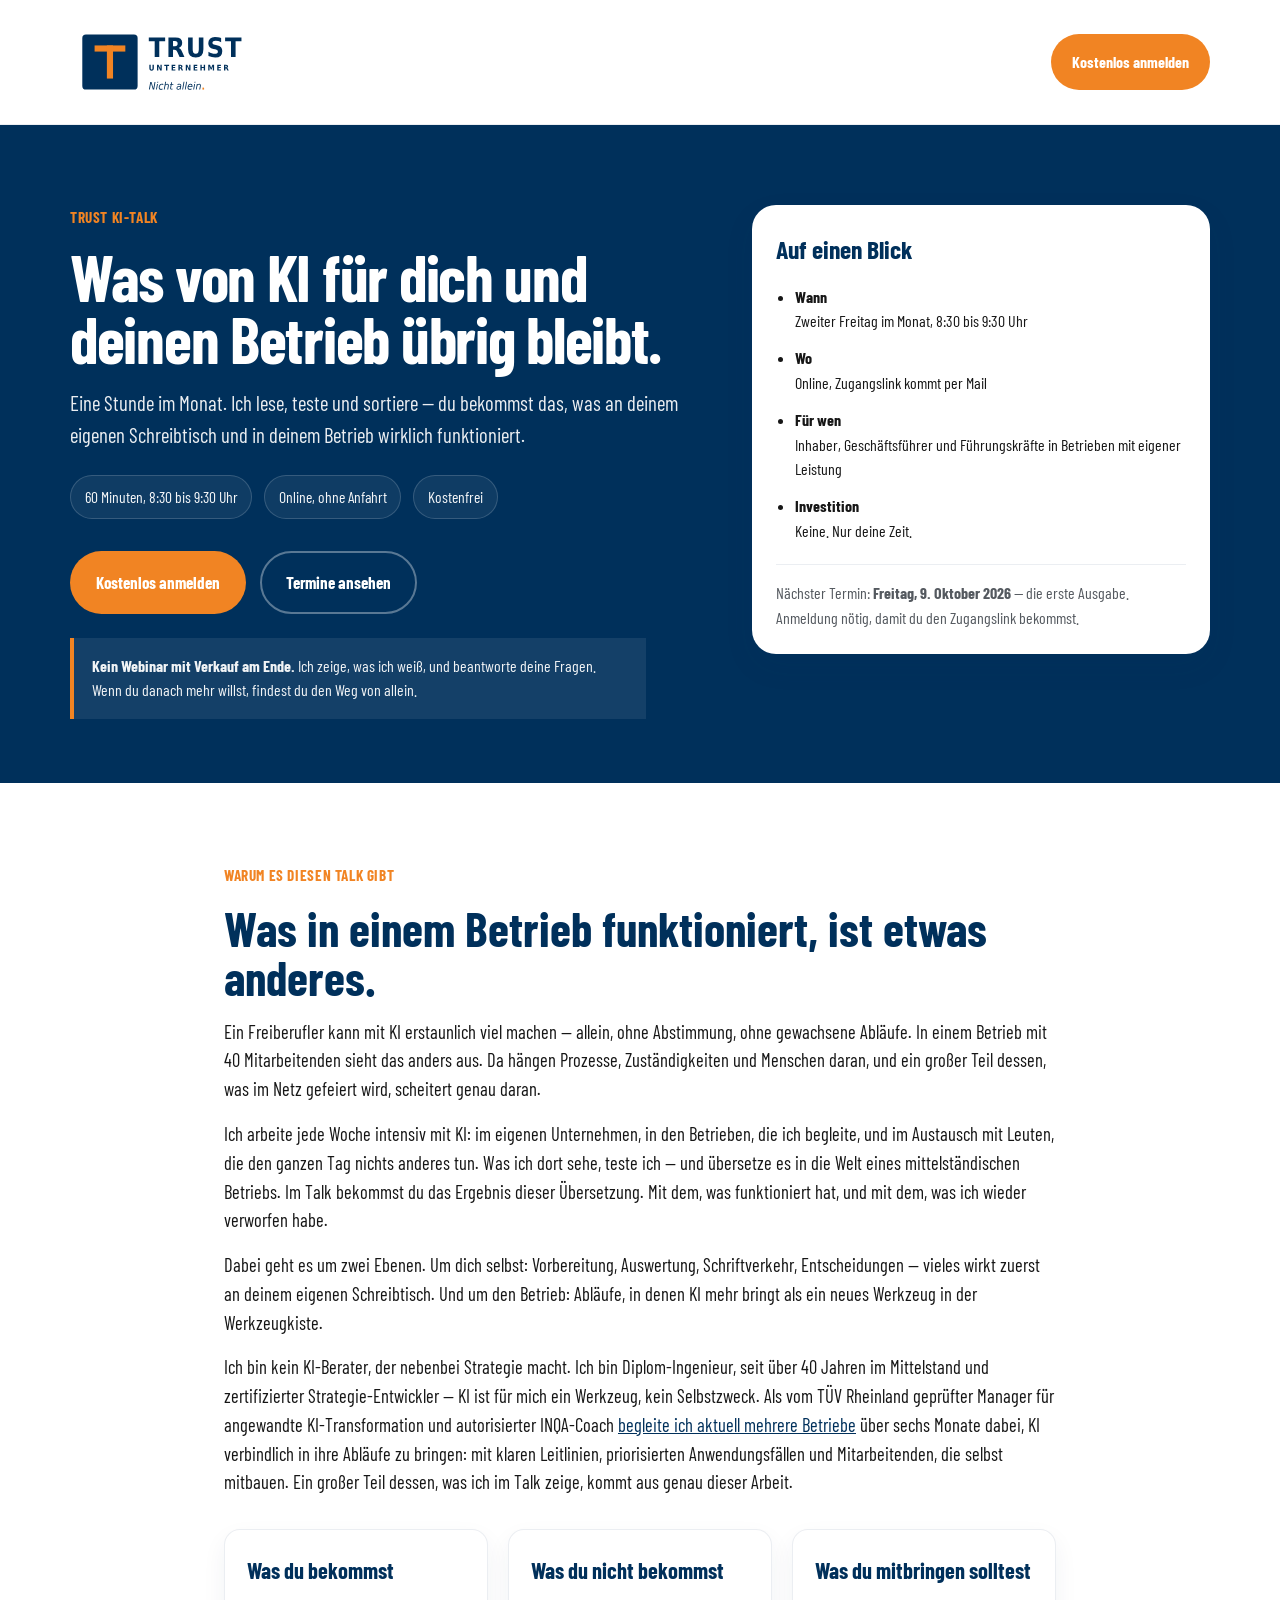
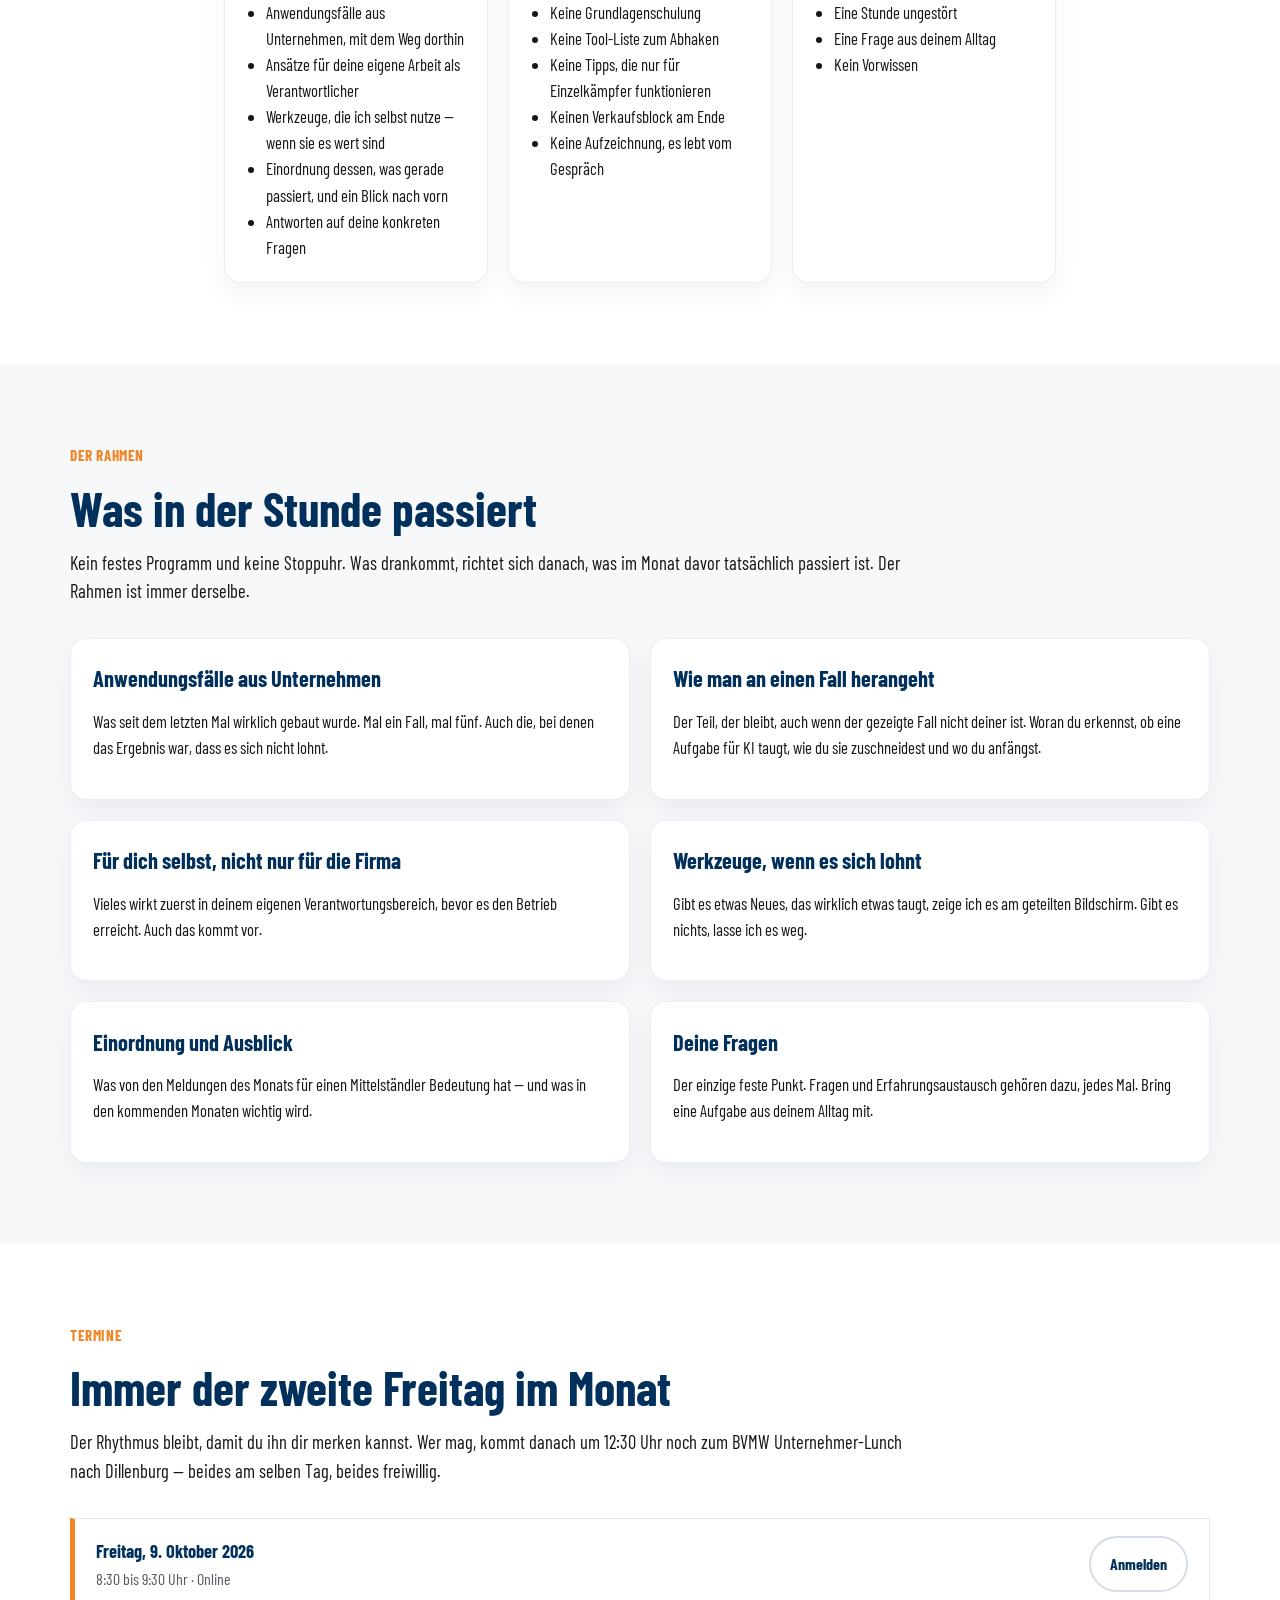
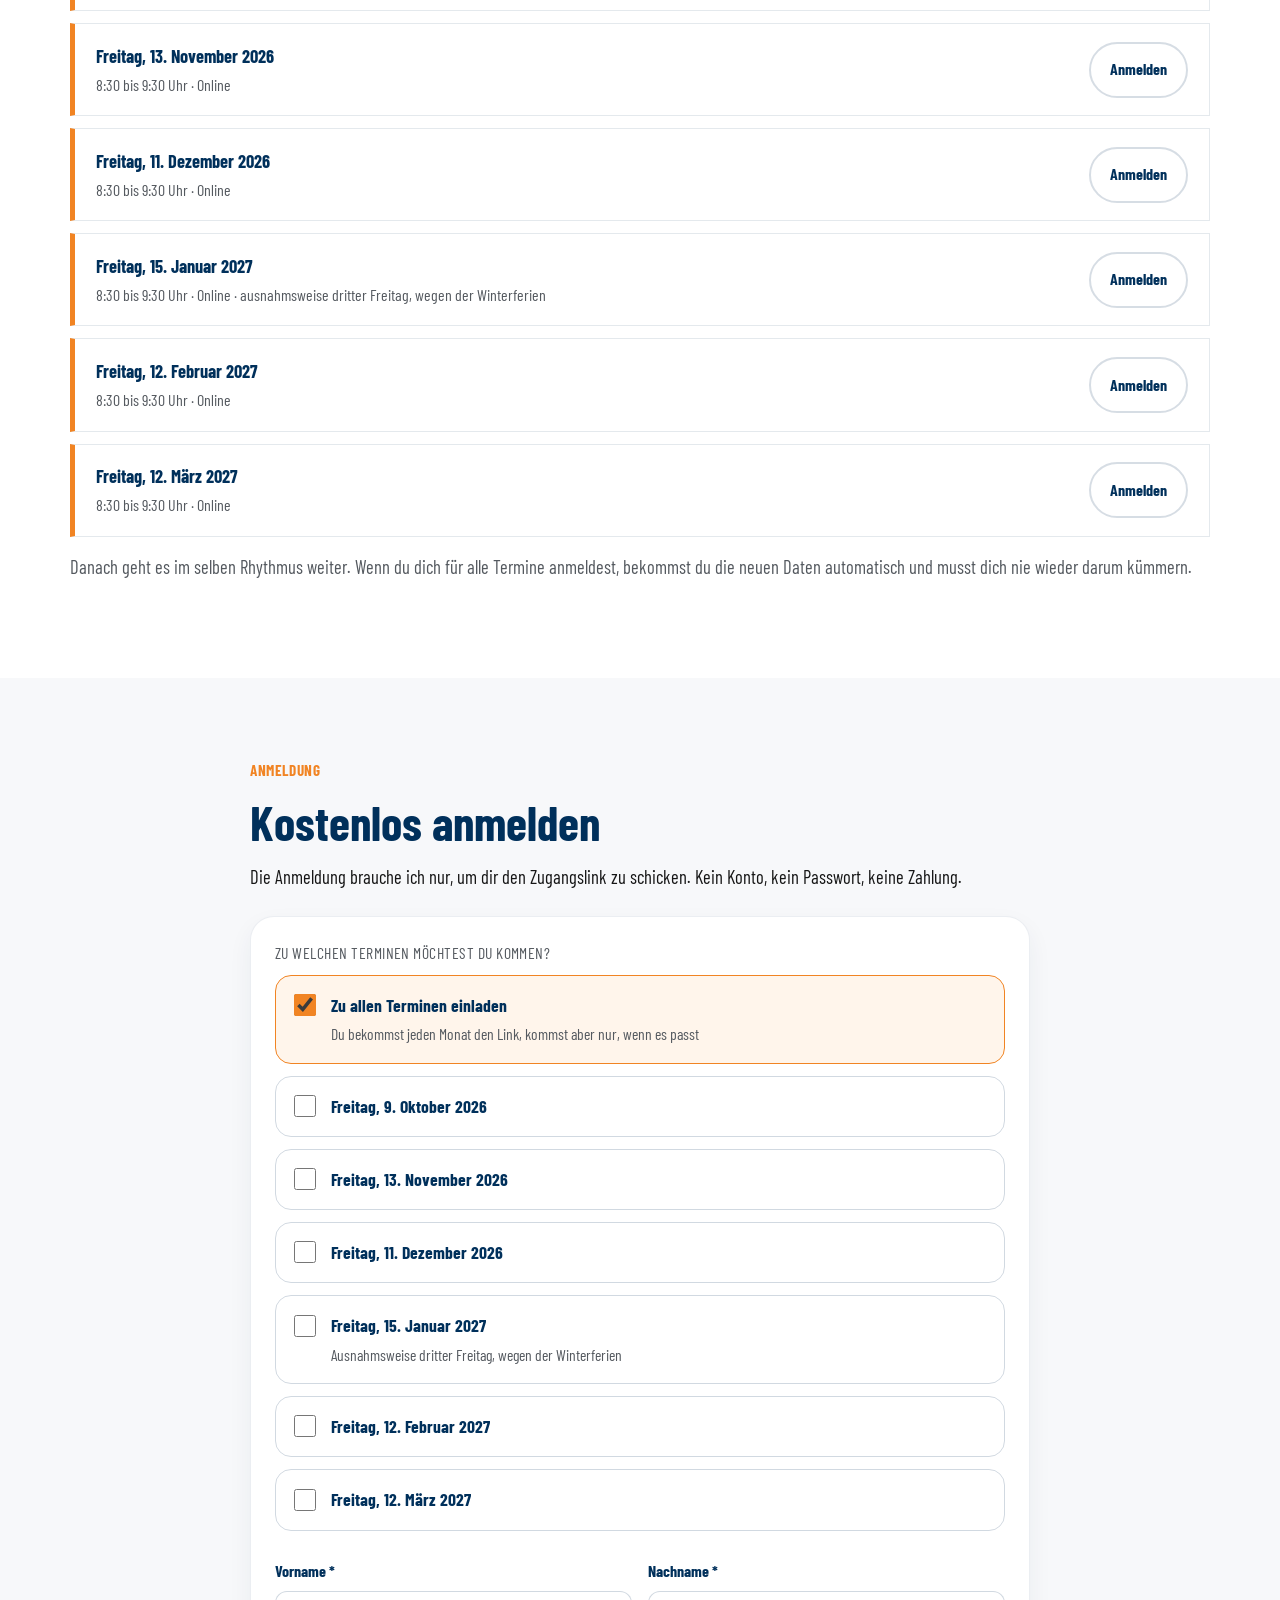
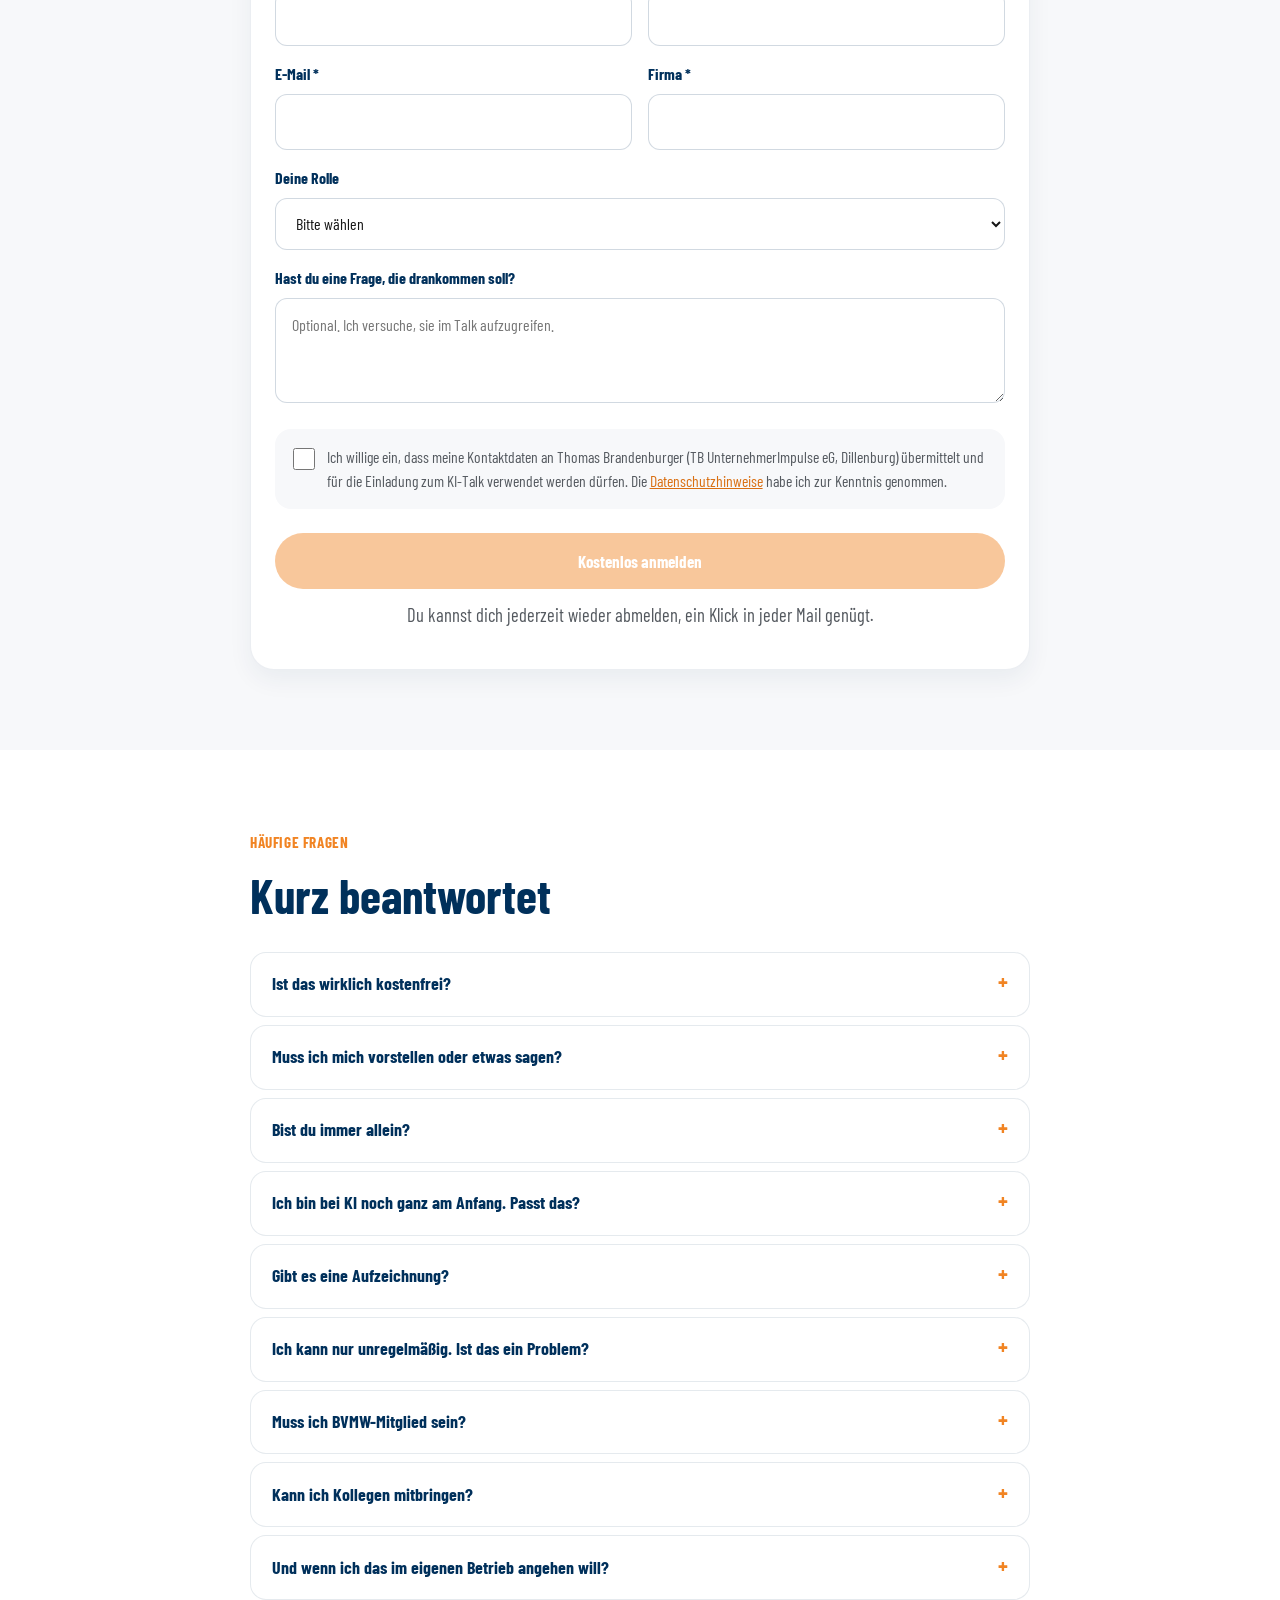
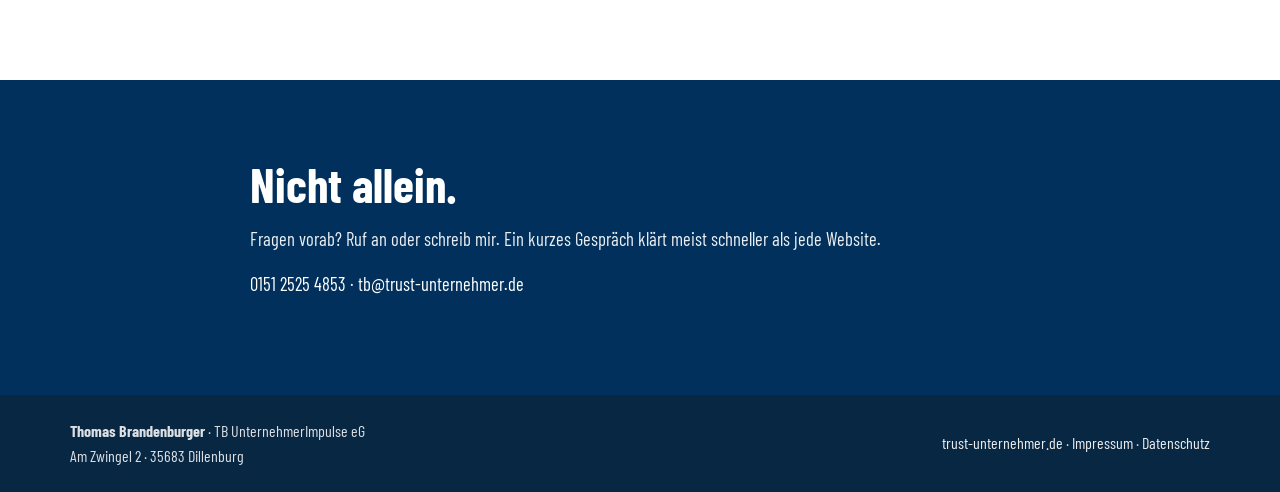
==== index.html @ 67a13fef "KI-Talk: Texte auf Filter-Positionierung umgestellt, Ablauf-Raster entstrukturiert, Schreibweise KI-" ====
<!DOCTYPE html>
<html lang="de">
<head>
<meta charset="UTF-8">
<meta name="viewport" content="width=device-width, initial-scale=1.0">
<title>TRUST KI-Talk | Was von KI für dich und deinen Betrieb übrig bleibt</title>
<meta name="description" content="Jeden zweiten Freitag im Monat, 8:30 bis 9:30 Uhr, online und kostenfrei. KI, gefiltert auf das, was im Mittelstand tatsächlich trägt — an realen Fällen gezeigt. Mit Thomas Brandenburger.">
<meta name="robots" content="index, follow">

<meta property="og:title" content="TRUST KI-Talk">
<meta property="og:description" content="Eine Stunde im Monat: KI, sortiert nach dem, was bei dir am Schreibtisch und im Betrieb funktioniert. Kostenfrei.">
<meta property="og:type" content="website">
<meta property="og:locale" content="de_DE">

<link rel="stylesheet" href="./css/style.css">
<link rel="icon" href="./bilder/TRUST-Signet-512px.png">

<script>
  /* ============================================================
     KONFIGURATION
     Neue Termine: einfach unten im Abschnitt "Termine" ergänzen
     und im Formular als weitere Auswahl eintragen.
     ============================================================ */
  window.TALK_CONFIG = {
    workerUrl: 'https://sprint-mail.thb-ad8.workers.dev'
  };
</script>
</head>
<body>

<a class="skip-link" href="#anmeldung">Direkt zur Anmeldung</a>

<header class="site-header">
  <div class="container header-inner">
    <a class="brand-logo" href="https://trust-unternehmer.de">
      <img src="./bilder/TRUST-Hauptlogo-horizontal.svg" alt="TRUST Unternehmer. Nicht allein.">
    </a>
    <a href="#anmeldung" class="btn btn-primary">Kostenlos anmelden</a>
  </div>
</header>

<main id="inhalt">

<section class="hero">
  <div class="container hero-grid">
    <div>
      <span class="eyebrow">TRUST KI-Talk</span>
      <h1>Was von KI für dich und deinen Betrieb übrig bleibt.</h1>
      <p class="hero-text">
        Eine Stunde im Monat. Ich lese, teste und sortiere — du bekommst das, was an deinem
        eigenen Schreibtisch und in deinem Betrieb wirklich funktioniert.
      </p>
      <ul class="hero-highlights">
        <li>60 Minuten, 8:30 bis 9:30 Uhr</li>
        <li>Online, ohne Anfahrt</li>
        <li>Kostenfrei</li>
      </ul>
      <div class="hero-actions">
        <a href="#anmeldung" class="btn btn-primary btn-large">Kostenlos anmelden</a>
        <a href="#termine" class="btn btn-secondary btn-large">Termine ansehen</a>
      </div>
      <div class="hero-note">
        <strong>Kein Webinar mit Verkauf am Ende.</strong>
        Ich zeige, was ich weiß, und beantworte deine Fragen. Wenn du danach mehr willst, findest
        du den Weg von allein.
      </div>
    </div>

    <aside class="hero-card">
      <h2>Auf einen Blick</h2>
      <ul>
        <li><strong>Wann</strong><br>Zweiter Freitag im Monat, 8:30 bis 9:30 Uhr</li>
        <li><strong>Wo</strong><br>Online, Zugangslink kommt per Mail</li>
        <li><strong>Für wen</strong><br>Inhaber, Geschäftsführer und Führungskräfte in Betrieben mit eigener Leistung</li>
        <li><strong>Investition</strong><br>Keine. Nur deine Zeit.</li>
      </ul>
      <div class="hero-card-meta">
        Nächster Termin: <strong>Freitag, 9. Oktober 2026</strong> — die erste Ausgabe.<br>
        Anmeldung nötig, damit du den Zugangslink bekommst.
      </div>
    </aside>
  </div>
</section>

<section class="section">
  <div class="container section-intro">
    <span class="section-tag">Warum es diesen Talk gibt</span>
    <h2>Was in einem Betrieb funktioniert, ist etwas anderes.</h2>
    <p>
      Ein Freiberufler kann mit KI erstaunlich viel machen — allein, ohne Abstimmung, ohne
      gewachsene Abläufe. In einem Betrieb mit 40 Mitarbeitenden sieht das anders aus. Da hängen
      Prozesse, Zuständigkeiten und Menschen daran, und ein großer Teil dessen, was im Netz
      gefeiert wird, scheitert genau daran.
    </p>
    <p>
      Ich arbeite jede Woche intensiv mit KI: im eigenen Unternehmen, in den Betrieben, die ich
      begleite, und im Austausch mit Leuten, die den ganzen Tag nichts anderes tun. Was ich dort
      sehe, teste ich — und übersetze es in die Welt eines mittelständischen Betriebs. Im Talk
      bekommst du das Ergebnis dieser Übersetzung. Mit dem, was funktioniert hat, und mit dem, was
      ich wieder verworfen habe.
    </p>
    <p>
      Dabei geht es um zwei Ebenen. Um dich selbst: Vorbereitung, Auswertung, Schriftverkehr,
      Entscheidungen — vieles wirkt zuerst an deinem eigenen Schreibtisch. Und um den Betrieb:
      Abläufe, in denen KI mehr bringt als ein neues Werkzeug in der Werkzeugkiste.
    </p>
    <p>
      Ich bin kein KI-Berater, der nebenbei Strategie macht. Ich bin Diplom-Ingenieur, seit über
      40 Jahren im Mittelstand und zertifizierter Strategie-Entwickler — KI ist für mich ein
      Werkzeug, kein Selbstzweck. Als vom TÜV Rheinland geprüfter Manager für angewandte
      KI-Transformation und autorisierter INQA-Coach
      <a href="https://inqa.trust-unternehmer.de" style="text-decoration: underline;">begleite ich aktuell mehrere Betriebe</a>
      über sechs Monate dabei, KI verbindlich in ihre Abläufe zu bringen: mit klaren Leitlinien,
      priorisierten Anwendungsfällen und Mitarbeitenden, die selbst mitbauen. Ein großer Teil
      dessen, was ich im Talk zeige, kommt aus genau dieser Arbeit.
    </p>

    <div class="card-grid three" style="margin-top:2rem">
      <div class="info-card">
        <h3>Was du bekommst</h3>
        <ul>
          <li>Anwendungsfälle aus Unternehmen, mit dem Weg dorthin</li>
          <li>Ansätze für deine eigene Arbeit als Verantwortlicher</li>
          <li>Werkzeuge, die ich selbst nutze — wenn sie es wert sind</li>
          <li>Einordnung dessen, was gerade passiert, und ein Blick nach vorn</li>
          <li>Antworten auf deine konkreten Fragen</li>
        </ul>
      </div>
      <div class="info-card">
        <h3>Was du nicht bekommst</h3>
        <ul>
          <li>Keine Grundlagenschulung</li>
          <li>Keine Tool-Liste zum Abhaken</li>
          <li>Keine Tipps, die nur für Einzelkämpfer funktionieren</li>
          <li>Keinen Verkaufsblock am Ende</li>
          <li>Keine Aufzeichnung, es lebt vom Gespräch</li>
        </ul>
      </div>
      <div class="info-card">
        <h3>Was du mitbringen solltest</h3>
        <ul>
          <li>Eine Stunde ungestört</li>
          <li>Eine Frage aus deinem Alltag</li>
          <li>Kein Vorwissen</li>
        </ul>
      </div>
    </div>
  </div>
</section>

<section class="section section-alt">
  <div class="container">
    <span class="section-tag">Der Rahmen</span>
    <h2>Was in der Stunde passiert</h2>
    <p class="section-intro">
      Kein festes Programm und keine Stoppuhr. Was drankommt, richtet sich danach, was im Monat
      davor tatsächlich passiert ist. Der Rahmen ist immer derselbe.
    </p>

    <div class="card-grid two" style="margin-top:2rem">
      <div class="info-card">
        <h3>Anwendungsfälle aus Unternehmen</h3>
        <p>
          Was seit dem letzten Mal wirklich gebaut wurde. Mal ein Fall, mal fünf. Auch die, bei
          denen das Ergebnis war, dass es sich nicht lohnt.
        </p>
      </div>
      <div class="info-card">
        <h3>Wie man an einen Fall herangeht</h3>
        <p>
          Der Teil, der bleibt, auch wenn der gezeigte Fall nicht deiner ist. Woran du erkennst,
          ob eine Aufgabe für KI taugt, wie du sie zuschneidest und wo du anfängst.
        </p>
      </div>
      <div class="info-card">
        <h3>Für dich selbst, nicht nur für die Firma</h3>
        <p>
          Vieles wirkt zuerst in deinem eigenen Verantwortungsbereich, bevor es den Betrieb
          erreicht. Auch das kommt vor.
        </p>
      </div>
      <div class="info-card">
        <h3>Werkzeuge, wenn es sich lohnt</h3>
        <p>
          Gibt es etwas Neues, das wirklich etwas taugt, zeige ich es am geteilten Bildschirm.
          Gibt es nichts, lasse ich es weg.
        </p>
      </div>
      <div class="info-card">
        <h3>Einordnung und Ausblick</h3>
        <p>
          Was von den Meldungen des Monats für einen Mittelständler Bedeutung hat — und was in
          den kommenden Monaten wichtig wird.
        </p>
      </div>
      <div class="info-card">
        <h3>Deine Fragen</h3>
        <p>
          Der einzige feste Punkt. Fragen und Erfahrungsaustausch gehören dazu, jedes Mal. Bring
          eine Aufgabe aus deinem Alltag mit.
        </p>
      </div>
    </div>
  </div>
</section>

<section class="section" id="termine">
  <div class="container">
    <span class="section-tag">Termine</span>
    <h2>Immer der zweite Freitag im Monat</h2>
    <p class="section-intro">
      Der Rhythmus bleibt, damit du ihn dir merken kannst. Wer mag, kommt danach um 12:30 Uhr
      noch zum BVMW Unternehmer-Lunch nach Dillenburg — beides am selben Tag, beides freiwillig.
    </p>

    <div style="margin-top:2rem">
      <div class="event">
        <div class="event-main">
          <span class="event-date">Freitag, 9. Oktober 2026</span>
          <span class="event-meta">8:30 bis 9:30 Uhr · Online</span>
        </div>
        <a href="#anmeldung" class="btn btn-outline">Anmelden</a>
      </div>
      <div class="event">
        <div class="event-main">
          <span class="event-date">Freitag, 13. November 2026</span>
          <span class="event-meta">8:30 bis 9:30 Uhr · Online</span>
        </div>
        <a href="#anmeldung" class="btn btn-outline">Anmelden</a>
      </div>
      <div class="event">
        <div class="event-main">
          <span class="event-date">Freitag, 11. Dezember 2026</span>
          <span class="event-meta">8:30 bis 9:30 Uhr · Online</span>
        </div>
        <a href="#anmeldung" class="btn btn-outline">Anmelden</a>
      </div>
      <div class="event">
        <div class="event-main">
          <span class="event-date">Freitag, 15. Januar 2027</span>
          <span class="event-meta">8:30 bis 9:30 Uhr · Online · ausnahmsweise dritter Freitag, wegen der Winterferien</span>
        </div>
        <a href="#anmeldung" class="btn btn-outline">Anmelden</a>
      </div>
      <div class="event">
        <div class="event-main">
          <span class="event-date">Freitag, 12. Februar 2027</span>
          <span class="event-meta">8:30 bis 9:30 Uhr · Online</span>
        </div>
        <a href="#anmeldung" class="btn btn-outline">Anmelden</a>
      </div>
      <div class="event">
        <div class="event-main">
          <span class="event-date">Freitag, 12. März 2027</span>
          <span class="event-meta">8:30 bis 9:30 Uhr · Online</span>
        </div>
        <a href="#anmeldung" class="btn btn-outline">Anmelden</a>
      </div>
    </div>

    <p class="small-note" style="margin-top:1rem">
      Danach geht es im selben Rhythmus weiter. Wenn du dich für alle Termine anmeldest,
      bekommst du die neuen Daten automatisch und musst dich nie wieder darum kümmern.
    </p>
  </div>
</section>

<section class="section section-alt" id="anmeldung">
  <div class="container narrow">
    <span class="section-tag">Anmeldung</span>
    <h2>Kostenlos anmelden</h2>
    <p>
      Die Anmeldung brauche ich nur, um dir den Zugangslink zu schicken. Kein Konto, kein Passwort,
      keine Zahlung.
    </p>

    <div class="reservation-form">
      <form id="talk-form" novalidate>

        <fieldset style="border:0;padding:0;margin:0 0 0.5rem">
          <legend class="price-label" style="padding:0">Zu welchen Terminen möchtest du kommen?</legend>
          <div class="pricing">
            <label class="price-option">
              <input type="checkbox" name="termin" value="Alle Termine" checked>
              <span class="price-option-body">
                <span class="price-option-title">Zu allen Terminen einladen</span>
                <span class="price-option-note">Du bekommst jeden Monat den Link, kommst aber nur, wenn es passt</span>
              </span>
            </label>
            <label class="price-option">
              <input type="checkbox" name="termin" value="09.10.2026">
              <span class="price-option-body">
                <span class="price-option-title">Freitag, 9. Oktober 2026</span>
              </span>
            </label>
            <label class="price-option">
              <input type="checkbox" name="termin" value="13.11.2026">
              <span class="price-option-body">
                <span class="price-option-title">Freitag, 13. November 2026</span>
              </span>
            </label>
            <label class="price-option">
              <input type="checkbox" name="termin" value="11.12.2026">
              <span class="price-option-body">
                <span class="price-option-title">Freitag, 11. Dezember 2026</span>
              </span>
            </label>
            <label class="price-option">
              <input type="checkbox" name="termin" value="15.01.2027">
              <span class="price-option-body">
                <span class="price-option-title">Freitag, 15. Januar 2027</span>
                <span class="price-option-note">Ausnahmsweise dritter Freitag, wegen der Winterferien</span>
              </span>
            </label>
            <label class="price-option">
              <input type="checkbox" name="termin" value="12.02.2027">
              <span class="price-option-body">
                <span class="price-option-title">Freitag, 12. Februar 2027</span>
              </span>
            </label>
            <label class="price-option">
              <input type="checkbox" name="termin" value="12.03.2027">
              <span class="price-option-body">
                <span class="price-option-title">Freitag, 12. März 2027</span>
              </span>
            </label>
          </div>
        </fieldset>

        <div class="form-grid">
          <div class="form-field">
            <label for="vorname">Vorname *</label>
            <input type="text" id="vorname" name="vorname" autocomplete="given-name" required>
          </div>
          <div class="form-field">
            <label for="nachname">Nachname *</label>
            <input type="text" id="nachname" name="nachname" autocomplete="family-name" required>
          </div>
        </div>

        <div class="form-grid">
          <div class="form-field">
            <label for="email">E-Mail *</label>
            <input type="email" id="email" name="email" autocomplete="email" required>
          </div>
          <div class="form-field">
            <label for="firma">Firma *</label>
            <input type="text" id="firma" name="firma" autocomplete="organization" required>
          </div>
        </div>

        <div class="form-field">
          <label for="rolle">Deine Rolle</label>
          <select id="rolle" name="rolle">
            <option value="">Bitte wählen</option>
            <option>Inhaber</option>
            <option>Geschäftsführer</option>
            <option>Angestellte Geschäftsführung</option>
            <option>Führungskraft</option>
            <option>Sonstige</option>
          </select>
        </div>

        <div class="form-field">
          <label for="thema">Hast du eine Frage, die drankommen soll?</label>
          <textarea id="thema" name="thema" rows="3" placeholder="Optional. Ich versuche, sie im Talk aufzugreifen."></textarea>
        </div>

        <div class="consent">
          <input type="checkbox" id="consent" name="consent">
          <label for="consent">
            Ich willige ein, dass meine Kontaktdaten an Thomas Brandenburger
            (TB UnternehmerImpulse eG, Dillenburg) übermittelt und für die Einladung zum KI-Talk
            verwendet werden dürfen. Die
            <a href="https://trust-unternehmer.de/datenschutz" target="_blank" rel="noopener">Datenschutzhinweise</a>
            habe ich zur Kenntnis genommen.
          </label>
        </div>

        <button type="submit" id="submit" class="btn btn-primary btn-large btn-block" disabled>
          Kostenlos anmelden
        </button>

        <p class="small-note" style="margin-top:0.75rem;text-align:center">
          Du kannst dich jederzeit wieder abmelden, ein Klick in jeder Mail genügt.
        </p>

        <div class="formstatus" id="status" role="status" aria-live="polite"></div>
      </form>
    </div>
  </div>
</section>

<section class="section">
  <div class="container narrow">
    <span class="section-tag">Häufige Fragen</span>
    <h2>Kurz beantwortet</h2>

    <div class="faq">
      <details>
        <summary>Ist das wirklich kostenfrei?</summary>
        <p>
          Ja. Der Talk ist mein Angebot, dich kennenzulernen und umgekehrt. Es gibt kostenpflichtige
          TRUST-Formate, aber der Talk gehört nicht dazu und wird es auch nicht.
        </p>
      </details>
      <details>
        <summary>Muss ich mich vorstellen oder etwas sagen?</summary>
        <p>
          Nein. Kamera aus und nur zuhören ist völlig in Ordnung. Wer eine Frage hat, stellt sie —
          per Mikrofon oder im Chat.
        </p>
      </details>
      <details>
        <summary>Bist du immer allein?</summary>
        <p>
          Meistens ja. Gelegentlich ist jemand dabei, der bei einem Thema tiefer drin ist als ich.
          Das ist die Ausnahme, nicht die Regel.
        </p>
      </details>
      <details>
        <summary>Ich bin bei KI noch ganz am Anfang. Passt das?</summary>
        <p>
          Ja. Es gibt keine Grundlagenschulung, aber ich erkläre, was ich zeige. Wer schon länger
          dabei ist, bekommt trotzdem etwas mit — die Frage ist nie das Werkzeug, sondern die
          Anwendung im Betrieb.
        </p>
      </details>
      <details>
        <summary>Gibt es eine Aufzeichnung?</summary>
        <p>
          Nein, bewusst nicht. Im Talk werden reale Fälle aus Unternehmen besprochen, und der
          Austausch lebt davon, dass keine Kamera mitläuft. Wer dabei sein will, ist live dabei.
        </p>
      </details>
      <details>
        <summary>Ich kann nur unregelmäßig. Ist das ein Problem?</summary>
        <p>
          Überhaupt nicht. Jeder Termin steht für sich. Melde dich für alle an, dann bekommst du die
          Einladung und entscheidest jeden Monat neu.
        </p>
      </details>
      <details>
        <summary>Muss ich BVMW-Mitglied sein?</summary>
        <p>
          Nein, der Talk ist offen für alle. Der BVMW ist eine eigene Sache, über die wir gern
          sprechen, wenn dich das interessiert.
        </p>
      </details>
      <details>
        <summary>Kann ich Kollegen mitbringen?</summary>
        <p>
          Gern, auch deine Führungskräfte. Schick ihnen einfach den Link zu dieser Seite, dann
          melden sie sich selbst an und bekommen die Einladung direkt.
        </p>
      </details>
      <details>
        <summary>Und wenn ich das im eigenen Betrieb angehen will?</summary>
        <p>
          Dafür gibt es ein eigenes Format: ein gefördertes Sechs-Monats-Projekt, in dem KI mit
          deinen Mitarbeitenden verbindlich in die Abläufe kommt. Das ist aber nicht das Thema des
          Talks — <a href="https://inqa.trust-unternehmer.de" style="text-decoration: underline;">hier steht alles dazu</a>. Im Talk
          selbst kommt kein Verkaufsblock.
        </p>
      </details>
    </div>
  </div>
</section>

<section class="section cta-section">
  <div class="container narrow cta-box left">
    <h2>Nicht allein.</h2>
    <p>
      Fragen vorab? Ruf an oder schreib mir. Ein kurzes Gespräch klärt meist schneller als jede Website.
    </p>
    <p>
      <a href="tel:+4915125254853" style="color:#fff">0151 2525 4853</a> ·
      <a href="mailto:tb@trust-unternehmer.de" style="color:#fff">tb@trust-unternehmer.de</a>
    </p>
  </div>
</section>

</main>

<footer class="site-footer">
  <div class="container footer-inner">
    <div>
      <strong>Thomas Brandenburger</strong> · TB UnternehmerImpulse eG<br>
      Am Zwingel 2 · 35683 Dillenburg
    </div>
    <div>
      <a href="https://trust-unternehmer.de">trust-unternehmer.de</a> ·
      <a href="https://trust-unternehmer.de/impressum">Impressum</a> ·
      <a href="https://trust-unternehmer.de/datenschutz">Datenschutz</a>
    </div>
  </div>
</footer>

<script>
(function () {
  var form    = document.getElementById('talk-form');
  var consent = document.getElementById('consent');
  var submit  = document.getElementById('submit');
  var status  = document.getElementById('status');
  var cfg     = window.TALK_CONFIG || {};

  var alleBox = form.querySelector('input[value="Alle Termine"]');
  var einzeln = Array.prototype.slice.call(
    form.querySelectorAll('input[name="termin"]')
  ).filter(function (b) { return b !== alleBox; });

  function escapeHtml(t) {
    return String(t == null ? '' : t).replace(/[&<>"']/g, function (c) {
      return { '&': '&amp;', '<': '&lt;', '>': '&gt;', '"': '&quot;', "'": '&#39;' }[c];
    });
  }

  function setStatus(state, text) {
    status.setAttribute('data-state', state);
    status.textContent = text;
  }

  alleBox.addEventListener('change', function () {
    if (alleBox.checked) einzeln.forEach(function (b) { b.checked = false; });
  });
  einzeln.forEach(function (b) {
    b.addEventListener('change', function () {
      if (b.checked) alleBox.checked = false;
    });
  });

  consent.addEventListener('change', function () {
    submit.disabled = !consent.checked;
  });

  function pflichtfelderOk() {
    var ok = true;
    ['vorname', 'nachname', 'email', 'firma'].forEach(function (id) {
      var feld = document.getElementById(id);
      var leer = !feld.value.trim();
      var mail = id === 'email' && feld.value && feld.value.indexOf('@') === -1;
      if (leer || mail) { feld.setAttribute('aria-invalid', 'true'); ok = false; }
      else feld.removeAttribute('aria-invalid');
    });
    return ok;
  }

  form.addEventListener('submit', function (e) {
    e.preventDefault();

    if (!consent.checked) {
      setStatus('error', 'Bitte bestätige die Einwilligung, damit ich dir den Zugangslink schicken darf.');
      return;
    }
    if (!pflichtfelderOk()) {
      setStatus('error', 'Bitte fülle die markierten Pflichtfelder aus.');
      return;
    }

    var gewaehlt = [];
    if (alleBox.checked) gewaehlt.push('Alle Termine');
    einzeln.forEach(function (b) { if (b.checked) gewaehlt.push(b.value); });

    if (gewaehlt.length === 0) {
      setStatus('error', 'Bitte wähle mindestens einen Termin aus.');
      return;
    }

    var anmeldung = {
      formularId: 'kitalk',
      formular:   'TRUST KI Talk',
      vorname:    document.getElementById('vorname').value.trim(),
      nachname:   document.getElementById('nachname').value.trim(),
      email:      document.getElementById('email').value.trim(),
      firma:      document.getElementById('firma').value.trim(),
      rolle:      document.getElementById('rolle').value,
      thema:      document.getElementById('thema').value.trim(),
      termine:    gewaehlt.join(', '),
      consentAt:  new Date().toISOString(),
      quelle:     document.referrer || 'direkt'
    };

    submit.disabled = true;
    setStatus('pending', 'Anmeldung wird gesendet …');

    fetch(cfg.workerUrl, {
      method: 'POST',
      headers: { 'Content-Type': 'application/json' },
      body: JSON.stringify(anmeldung)
    })
    .then(function (res) {
      if (!res.ok) throw new Error('HTTP ' + res.status);
      form.style.display = 'none';
      status.setAttribute('data-state', 'ok');
      status.innerHTML =
        '<strong class="formstatus-titel">Du bist angemeldet.</strong>' +
        'Eine Bestätigung ist gerade unterwegs zu ' + escapeHtml(anmeldung.email) + '. ' +
        'Den Zugangslink bekommst du ein paar Tage vor dem Termin, eine kurze Erinnerung ' +
        'am Vortag. Bis dahin: schön, dass du dabei bist.';
      status.scrollIntoView({ behavior: 'smooth', block: 'center' });
    })
    .catch(function () {
      submit.disabled = false;
      setStatus('error',
        'Das Absenden hat nicht geklappt. Bitte schreib mir kurz an tb@trust-unternehmer.de ' +
        'oder ruf an unter 0151 2525 4853, dann trage ich dich direkt ein.');
    });
  });
})();
</script>

</body>
</html>
---- css/style.css ----
/* ============================================================
   TRUST PAGE-KIT · v1.0 · Juli 2026
   Gemeinsame Basis fuer alle TRUST-Seiten und -Tools.
   Aufbauend auf der bestehenden style.css, abwaertskompatibel:
   alle bisherigen Klassen bleiben unveraendert erhalten.

   NEU in v1.0
   - Barlow Condensed lokal eingebunden (kein Google-CDN, DSGVO)
   - Event-Kachel (.event)
   - Preis-Block (.pricing, .price-option)
   - Consent-Baustein (.consent)
   - Statusmeldungen (.formstatus)
   - Badges, FAQ, Fokus-Ringe, reduzierte Bewegung
   ============================================================ */

/* ---------- Schriften ------------------------------------------------
   Dateien liegen in /fonts/. Bezugsquelle und Anleitung: fonts/README.md
   Nur die drei tatsaechlich genutzten Schnitte laden (Ladezeit).
--------------------------------------------------------------------- */
@font-face {
  font-family: "Barlow Condensed";
  src: url("../fonts/barlow-condensed-v13-latin-regular.woff2") format("woff2");
  font-weight: 400;
  font-style: normal;
  font-display: swap;
}
@font-face {
  font-family: "Barlow Condensed";
  src: url("../fonts/barlow-condensed-v13-latin-500.woff2") format("woff2");
  font-weight: 500;
  font-style: normal;
  font-display: swap;
}
@font-face {
  font-family: "Barlow Condensed";
  src: url("../fonts/barlow-condensed-v13-latin-700.woff2") format("woff2");
  font-weight: 700;
  font-style: normal;
  font-display: swap;
}

:root {
  --color-navy: #00305b;
  --color-navy-dark: #082742;
  --color-orange: #f18423;
  --color-orange-dark: #d96f12;
  --color-gray: #54595f;
  --color-graylight: #9aa0a6;
  --color-text: #161616;
  --color-white: #ffffff;
  --color-bg: #f7f8fa;
  --color-bg-warm: #fff5eb;
  --color-border: #d9dee5;

  --font-main: "Barlow Condensed", "Arial Narrow", Arial, sans-serif;

  --container-width: 1140px;
  --container-narrow: 780px;

  --radius-sm: 8px;
  --radius-md: 16px;
  --radius-lg: 24px;

  --shadow-soft: 0 12px 30px rgba(0, 48, 91, 0.08);
  --shadow-card: 0 10px 24px rgba(0, 48, 91, 0.06);

  --space-xs: 0.5rem;
  --space-sm: 0.875rem;
  --space-md: 1.25rem;
  --space-lg: 2rem;
  --space-xl: 3rem;
  --space-2xl: 5rem;
}

*,
*::before,
*::after {
  box-sizing: border-box;
}

html {
  scroll-behavior: smooth;
  scroll-padding-top: 90px;
}

body {
  margin: 0;
  font-family: var(--font-main);
  color: var(--color-text);
  background: var(--color-white);
  line-height: 1.55;
  -webkit-font-smoothing: antialiased;
}

img {
  max-width: 100%;
  display: block;
}

a {
  color: var(--color-navy);
  text-decoration: none;
}

a:hover {
  text-decoration: underline;
}

.container {
  width: min(100% - 2rem, var(--container-width));
  margin: 0 auto;
}

.narrow {
  width: min(100%, var(--container-narrow));
  margin: 0 auto;
}

/* Nur fuer Screenreader sichtbar */
.sr-only {
  position: absolute;
  width: 1px;
  height: 1px;
  padding: 0;
  margin: -1px;
  overflow: hidden;
  clip: rect(0, 0, 0, 0);
  white-space: nowrap;
  border: 0;
}

/* Sprungmarke fuer Tastaturnutzer */
.skip-link {
  position: absolute;
  left: -9999px;
  top: 0;
  z-index: 100;
  padding: 0.75rem 1.25rem;
  background: var(--color-navy);
  color: var(--color-white);
  border-radius: 0 0 var(--radius-sm) 0;
}

.skip-link:focus {
  left: 0;
}

:focus-visible {
  outline: 3px solid var(--color-orange);
  outline-offset: 2px;
}

/* ---------- Kopfbereich ---------- */

.site-header {
  position: sticky;
  top: 0;
  z-index: 20;
  background: rgba(255, 255, 255, 0.96);
  border-bottom: 1px solid rgba(0, 48, 91, 0.08);
  backdrop-filter: blur(8px);
}

.header-inner {
  display: flex;
  align-items: center;
  justify-content: space-between;
  gap: 1rem;
  padding: 1rem 0;
}

.brand-logo img {
  height: 92px;
  width: auto;
}

/* ---------- Hero ---------- */

.hero {
  background: var(--color-navy);
  color: var(--color-white);
  padding: 5rem 0 4rem;
}

.hero-grid {
  display: grid;
  grid-template-columns: 1.35fr 0.95fr;
  gap: 2rem;
  align-items: start;
}

.eyebrow,
.section-tag {
  display: inline-block;
  margin: 0 0 1rem;
  font-size: 0.95rem;
  font-weight: 700;
  letter-spacing: 0.04em;
  text-transform: uppercase;
  color: var(--color-orange);
}

.section-tag-light {
  color: #ffd5b1;
}

.hero h1 {
  margin: 0 0 1rem;
  font-size: clamp(2.5rem, 5vw, 4.4rem);
  line-height: 0.98;
  letter-spacing: -0.02em;
}

.hero-text {
  max-width: 42rem;
  margin: 0 0 1.5rem;
  font-size: 1.3rem;
  color: rgba(255, 255, 255, 0.92);
}

.hero-highlights {
  display: flex;
  flex-wrap: wrap;
  gap: 0.75rem;
  margin: 0 0 1.75rem;
  padding: 0;
  list-style: none;
}

.hero-highlights span,
.hero-highlights li {
  display: inline-flex;
  align-items: center;
  padding: 0.55rem 0.85rem;
  border: 1px solid rgba(255, 255, 255, 0.16);
  border-radius: 999px;
  font-size: 0.98rem;
  color: rgba(255, 255, 255, 0.96);
  background: rgba(255, 255, 255, 0.06);
}

.hero-actions {
  display: flex;
  flex-wrap: wrap;
  gap: 0.875rem;
  margin-bottom: 1.5rem;
}

.hero-note {
  max-width: 36rem;
  padding: 1rem 1.1rem;
  border-left: 4px solid var(--color-orange);
  background: rgba(255, 255, 255, 0.08);
  border-radius: 0;
  color: rgba(255, 255, 255, 0.94);
}

.hero-card {
  padding: 1.5rem;
  border-radius: var(--radius-lg);
  background: var(--color-white);
  color: var(--color-text);
  box-shadow: var(--shadow-soft);
}

.hero-card h2 {
  margin-top: 0;
  margin-bottom: 1rem;
  font-size: 1.6rem;
  color: var(--color-navy);
}

.hero-card ul {
  margin: 0 0 1.25rem;
  padding-left: 1.15rem;
}

.hero-card li + li {
  margin-top: 0.75rem;
}

.hero-card-meta {
  padding-top: 1rem;
  border-top: 1px solid rgba(0, 48, 91, 0.08);
  color: var(--color-gray);
  font-size: 1rem;
}

/* ---------- Abschnitte ---------- */

.section {
  padding: var(--space-2xl) 0;
}

.section-alt {
  background: var(--color-bg);
}

.section h2 {
  margin: 0 0 1rem;
  font-size: clamp(2rem, 4vw, 3rem);
  line-height: 1.02;
  color: var(--color-navy);
}

.section p {
  margin: 0 0 1rem;
  font-size: 1.16rem;
}

.section-intro {
  max-width: 52rem;
}

/* ---------- Karten ---------- */

.card-grid {
  display: grid;
  gap: 1.25rem;
}

.card-grid.two {
  grid-template-columns: repeat(2, minmax(0, 1fr));
}

.card-grid.three {
  grid-template-columns: repeat(3, minmax(0, 1fr));
}

.info-card {
  padding: 1.4rem;
  background: var(--color-white);
  border: 1px solid rgba(0, 48, 91, 0.08);
  border-radius: var(--radius-md);
  box-shadow: var(--shadow-card);
}

.info-card h3 {
  margin-top: 0;
  margin-bottom: 0.75rem;
  font-size: 1.4rem;
  color: var(--color-navy);
}

.info-card p,
.info-card li {
  font-size: 1.05rem;
}

.info-card ul {
  margin: 0;
  padding-left: 1.15rem;
}

.check-list {
  margin: 1.5rem 0 0;
  padding-left: 1.15rem;
}

.check-list li {
  margin-bottom: 0.7rem;
  font-size: 1.1rem;
}

/* ---------- Zeitstrahl ---------- */

.timeline {
  display: grid;
  gap: 1rem;
  margin-top: 2rem;
}

.timeline-item {
  display: grid;
  grid-template-columns: 72px 1fr;
  gap: 1rem;
  align-items: start;
  padding: 1.3rem;
  border-radius: var(--radius-md);
  background: var(--color-white);
  border: 1px solid rgba(0, 48, 91, 0.08);
  box-shadow: var(--shadow-card);
}

.timeline-number {
  width: 56px;
  height: 56px;
  display: grid;
  place-items: center;
  border-radius: 50%;
  background: var(--color-orange);
  color: var(--color-white);
  font-size: 1.35rem;
  font-weight: 700;
}

.timeline-content h3 {
  margin: 0 0 0.45rem;
  font-size: 1.4rem;
  color: var(--color-navy);
}

.timeline-content p {
  margin: 0;
}

.split-grid {
  display: grid;
  grid-template-columns: 1.1fr 0.9fr;
  gap: 2rem;
  align-items: start;
}

.feature-box,
.price-box,
.reservation-form {
  background: var(--color-white);
  border: 1px solid rgba(0, 48, 91, 0.08);
  border-radius: var(--radius-lg);
  box-shadow: var(--shadow-card);
}

.feature-box {
  padding: 1.5rem;
}

.feature-box h3 {
  margin-top: 0;
  margin-bottom: 0.8rem;
  color: var(--color-navy);
  font-size: 1.4rem;
}

.feature-box ul {
  margin: 0;
  padding-left: 1.15rem;
}

.feature-box li + li {
  margin-top: 0.65rem;
}

.price-box {
  display: grid;
  grid-template-columns: repeat(2, minmax(0, 1fr));
  gap: 1px;
  overflow: hidden;
  margin: 1.5rem 0;
  background: rgba(0, 48, 91, 0.08);
}

.price-main {
  padding: 1.5rem;
  background: var(--color-white);
}

.price-label {
  margin-bottom: 0.6rem;
  color: var(--color-gray);
  font-size: 0.98rem;
  text-transform: uppercase;
  letter-spacing: 0.03em;
}

.price-value {
  font-size: clamp(2rem, 4vw, 3rem);
  line-height: 1;
  font-weight: 700;
  color: var(--color-navy);
}

.price-value.accent {
  color: var(--color-orange);
}

.small-note {
  color: var(--color-gray);
  font-size: 1rem;
}

/* ---------- NEU: Badge ---------- */

.badge {
  display: inline-block;
  padding: 0.3rem 0.75rem;
  border-radius: 999px;
  font-size: 0.85rem;
  font-weight: 700;
  letter-spacing: 0.03em;
  text-transform: uppercase;
  background: var(--color-bg-warm);
  color: var(--color-orange-dark);
}

.badge-navy {
  background: rgba(0, 48, 91, 0.08);
  color: var(--color-navy);
}

.badge-solid {
  background: var(--color-orange);
  color: var(--color-white);
}

/* ---------- NEU: Termin-Kachel ----------
   Einheitlich fuer Format-Seiten, Terminseite und Website.
   Marke ueber .event-trust bzw. .event-bvmw kennzeichnen.
--------------------------------------------------- */

.event {
  display: flex;
  flex-wrap: wrap;
  align-items: center;
  justify-content: space-between;
  gap: 1rem;
  padding: 1.1rem 1.3rem;
  margin-bottom: 0.75rem;
  background: var(--color-white);
  border: 1px solid rgba(0, 48, 91, 0.1);
  border-left: 5px solid var(--color-orange);
  border-radius: 0;
}

.event-bvmw {
  border-left-color: #c1121f;
}

.event-past {
  opacity: 0.55;
}

.event-main {
  flex: 1 1 22rem;
}

.event-date {
  display: block;
  font-size: 1.15rem;
  font-weight: 700;
  color: var(--color-navy);
}

.event-meta {
  display: block;
  margin-top: 0.15rem;
  color: var(--color-gray);
  font-size: 1rem;
}

.event-teaser {
  margin: 0.5rem 0 0;
  font-size: 1.02rem;
}

/* ---------- NEU: Preis-Auswahl ----------
   Radiogruppe fuer Konditionen. Label umschliesst den Input,
   damit die ganze Flaeche klickbar ist.
--------------------------------------------------- */

.pricing {
  display: grid;
  gap: 0.75rem;
  margin: 0 0 1.25rem;
}

.price-option {
  display: flex;
  align-items: flex-start;
  gap: 0.9rem;
  padding: 1rem 1.15rem;
  border: 1px solid rgba(0, 48, 91, 0.18);
  border-radius: var(--radius-md);
  cursor: pointer;
  transition: border-color 0.15s ease, background-color 0.15s ease;
}

.price-option:hover {
  border-color: var(--color-orange);
  background: var(--color-bg);
}

.price-option input {
  width: 22px;
  height: 22px;
  margin: 0.15rem 0 0;
  flex: 0 0 auto;
  accent-color: var(--color-orange);
}

.price-option:has(input:checked) {
  border-color: var(--color-orange);
  background: var(--color-bg-warm);
}

.price-option-body {
  flex: 1;
}

.price-option-title {
  display: block;
  font-weight: 700;
  color: var(--color-navy);
  font-size: 1.1rem;
}

.price-option-amount {
  display: block;
  margin-top: 0.1rem;
  font-size: 1.5rem;
  font-weight: 700;
  color: var(--color-orange-dark);
}

.price-option-note {
  display: block;
  margin-top: 0.2rem;
  color: var(--color-gray);
  font-size: 0.98rem;
}

/* ---------- Formulare ---------- */

.reservation-form {
  margin-top: 1.5rem;
  padding: 1.5rem;
  color: var(--color-text);
}

.form-grid {
  display: grid;
  grid-template-columns: repeat(2, minmax(0, 1fr));
  gap: 1rem;
}

.form-field {
  margin-bottom: 1rem;
}

.form-field label {
  display: block;
  margin-bottom: 0.45rem;
  font-weight: 700;
  color: var(--color-navy);
  font-size: 1rem;
}

.form-field input,
.form-field select,
.form-field textarea {
  width: 100%;
  padding: 0.9rem 1rem;
  border: 1px solid rgba(0, 48, 91, 0.18);
  border-radius: 12px;
  font: inherit;
  color: var(--color-text);
  background: #fff;
}

.form-field input:focus,
.form-field select:focus,
.form-field textarea:focus {
  outline: none;
  border-color: var(--color-orange);
  box-shadow: 0 0 0 4px rgba(241, 132, 35, 0.12);
}

.form-field input[aria-invalid="true"],
.form-field select[aria-invalid="true"] {
  border-color: #c0392b;
}

/* ---------- NEU: Consent-Baustein ----------
   Pflichtbestandteil jedes Formulars, das Kundendaten erhebt.
   Absende-Button bleibt disabled, bis die Checkbox gesetzt ist.
--------------------------------------------------- */

.consent {
  display: flex;
  align-items: flex-start;
  gap: 0.75rem;
  margin: 1.25rem 0;
  padding: 1rem 1.1rem;
  background: var(--color-bg);
  border-radius: var(--radius-md);
}

.consent input {
  width: 22px;
  height: 22px;
  margin: 0.15rem 0 0;
  flex: 0 0 auto;
  accent-color: var(--color-orange);
}

.consent label {
  font-size: 0.98rem;
  line-height: 1.5;
  color: var(--color-gray);
}

.consent a {
  color: var(--color-orange-dark);
  text-decoration: underline;
}

/* ---------- NEU: Statusmeldung ---------- */

.formstatus {
  margin-top: 1rem;
  padding: 1rem 1.15rem;
  border-radius: var(--radius-md);
  font-size: 1.02rem;
  display: none;
}

.formstatus[data-state="pending"],
.formstatus[data-state="ok"],
.formstatus[data-state="error"] {
  display: block;
}

.formstatus[data-state="pending"] {
  background: var(--color-bg);
  color: var(--color-gray);
}

.formstatus[data-state="ok"] {
  padding: 1.75rem 1.75rem;
  background: #eaf5ee;
  color: #1a5c33;
  border-left: 5px solid #27ae60;
  border-radius: 0;
  font-size: 1.1rem;
  line-height: 1.6;
}

.formstatus-titel {
  display: block;
  margin-bottom: 0.5rem;
  font-size: 1.5rem;
  font-weight: 700;
  color: #14512c;
}

.formstatus[data-state="error"] {
  background: #fdecea;
  color: #a02a1e;
}

/* ---------- NEU: FAQ ---------- */

.faq {
  display: grid;
  gap: 0.5rem;
  margin-top: 2rem;
}

.faq details {
  padding: 1.1rem 1.3rem;
  background: var(--color-white);
  border: 1px solid rgba(0, 48, 91, 0.1);
  border-radius: var(--radius-md);
}

.faq summary {
  cursor: pointer;
  font-weight: 700;
  font-size: 1.12rem;
  color: var(--color-navy);
  list-style: none;
}

.faq summary::-webkit-details-marker {
  display: none;
}

.faq summary::after {
  content: "+";
  float: right;
  color: var(--color-orange);
  font-size: 1.4rem;
  line-height: 1;
}

.faq details[open] summary::after {
  content: "\2013";
}

.faq details p {
  margin: 0.75rem 0 0;
  font-size: 1.05rem;
}

/* ---------- Abschluss-Block ---------- */

.cta-section {
  background: var(--color-navy);
  color: var(--color-white);
}

.cta-box.left {
  text-align: left;
}

.cta-box h2 {
  color: var(--color-white);
}

.cta-box p {
  color: rgba(255, 255, 255, 0.92);
}

/* ---------- Fusszeile ---------- */

.site-footer {
  background: var(--color-navy-dark);
  color: rgba(255, 255, 255, 0.86);
  padding: 1.5rem 0;
}

.footer-inner {
  display: flex;
  justify-content: space-between;
  gap: 1rem;
  align-items: center;
  flex-wrap: wrap;
}

.site-footer a {
  color: rgba(255, 255, 255, 0.92);
}

/* ---------- Schaltflaechen ---------- */

.btn {
  display: inline-flex;
  align-items: center;
  justify-content: center;
  min-height: 48px;
  padding: 0.85rem 1.2rem;
  border-radius: 999px;
  border: 2px solid transparent;
  font-family: inherit;
  font-size: 1rem;
  font-weight: 700;
  transition: transform 0.2s ease, opacity 0.2s ease, background-color 0.2s ease;
  cursor: pointer;
}

.btn:hover {
  transform: translateY(-1px);
  opacity: 0.96;
  text-decoration: none;
}

.btn[disabled],
.btn[aria-disabled="true"] {
  opacity: 0.45;
  cursor: not-allowed;
  transform: none;
}

.btn-primary {
  background: var(--color-orange);
  color: var(--color-white);
}

.btn-primary:hover {
  color: var(--color-white);
}

.btn-secondary {
  background: transparent;
  color: var(--color-white);
  border-color: rgba(255, 255, 255, 0.35);
}

.btn-secondary:hover {
  color: var(--color-white);
}

.btn-outline {
  background: transparent;
  color: var(--color-navy);
  border-color: rgba(0, 48, 91, 0.16);
}

.btn-large {
  padding: 1rem 1.5rem;
  min-height: 54px;
  font-size: 1.06rem;
  margin-top: 0.25rem;
}

.btn-block {
  width: 100%;
}

/* ---------- Reaktionsfaehiges Layout ---------- */

@media (max-width: 980px) {
  .hero-grid,
  .split-grid,
  .card-grid.two,
  .card-grid.three,
  .form-grid {
    grid-template-columns: 1fr;
  }

  .hero {
    padding-top: 4rem;
  }

  .price-box {
    grid-template-columns: 1fr;
  }

  .footer-inner {
    flex-direction: column;
    align-items: flex-start;
  }

  .brand-logo img {
    height: 74px;
  }
}

@media (max-width: 640px) {
  .container {
    width: min(100% - 1.25rem, var(--container-width));
  }

  .hero-text,
  .section p,
  .info-card p,
  .info-card li,
  .check-list li {
    font-size: 1.04rem;
  }

  .timeline-item {
    grid-template-columns: 1fr;
  }

  .timeline-number {
    width: 48px;
    height: 48px;
  }

  .hero-actions {
    flex-direction: column;
    align-items: stretch;
  }

  .btn,
  .btn-large {
    width: 100%;
  }

  .header-inner .btn {
    width: auto;
    padding: 0.7rem 1rem;
    font-size: 0.95rem;
  }

  .brand-logo img {
    height: 58px;
  }

  .event {
    align-items: flex-start;
  }
}

@media (prefers-reduced-motion: reduce) {
  html {
    scroll-behavior: auto;
  }

  * {
    transition-duration: 0.01ms !important;
    animation-duration: 0.01ms !important;
  }
}

@media print {
  .site-header,
  .hero-actions,
  .reservation-form,
  .btn {
    display: none;
  }
}
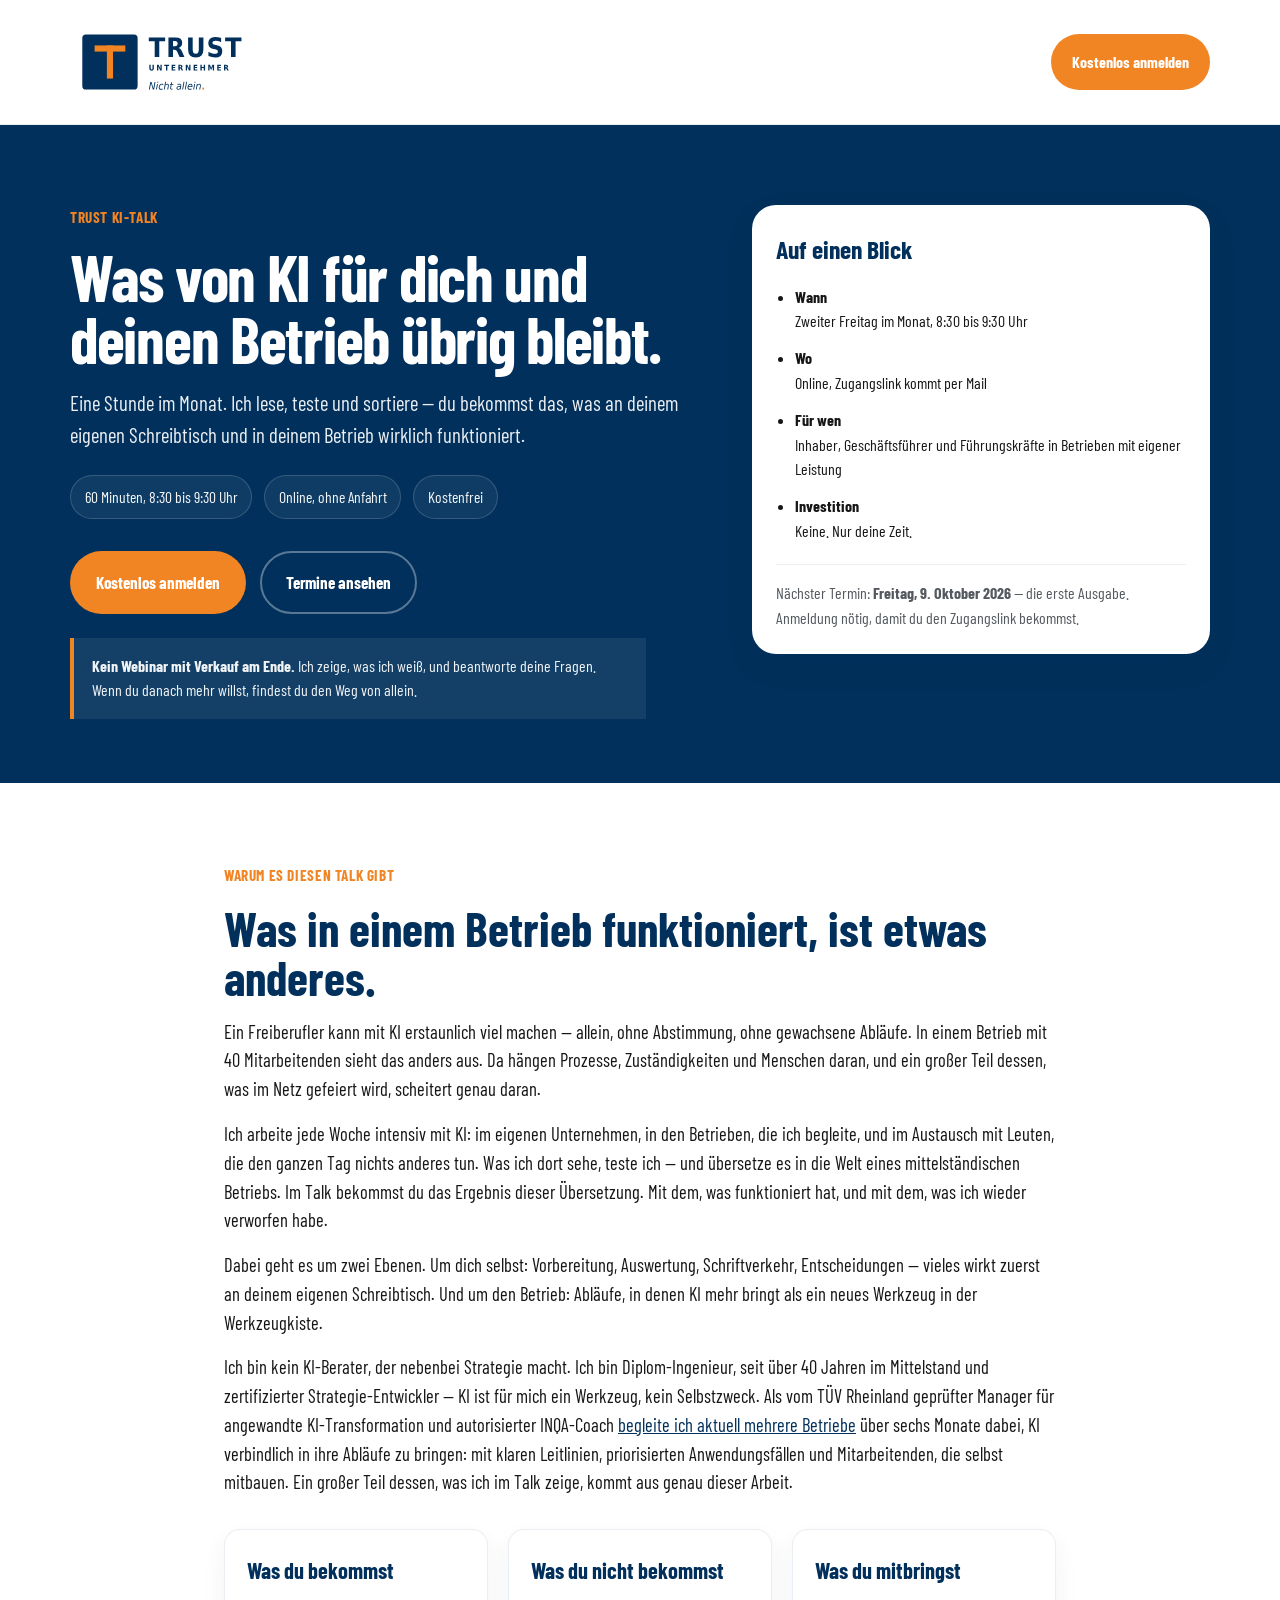
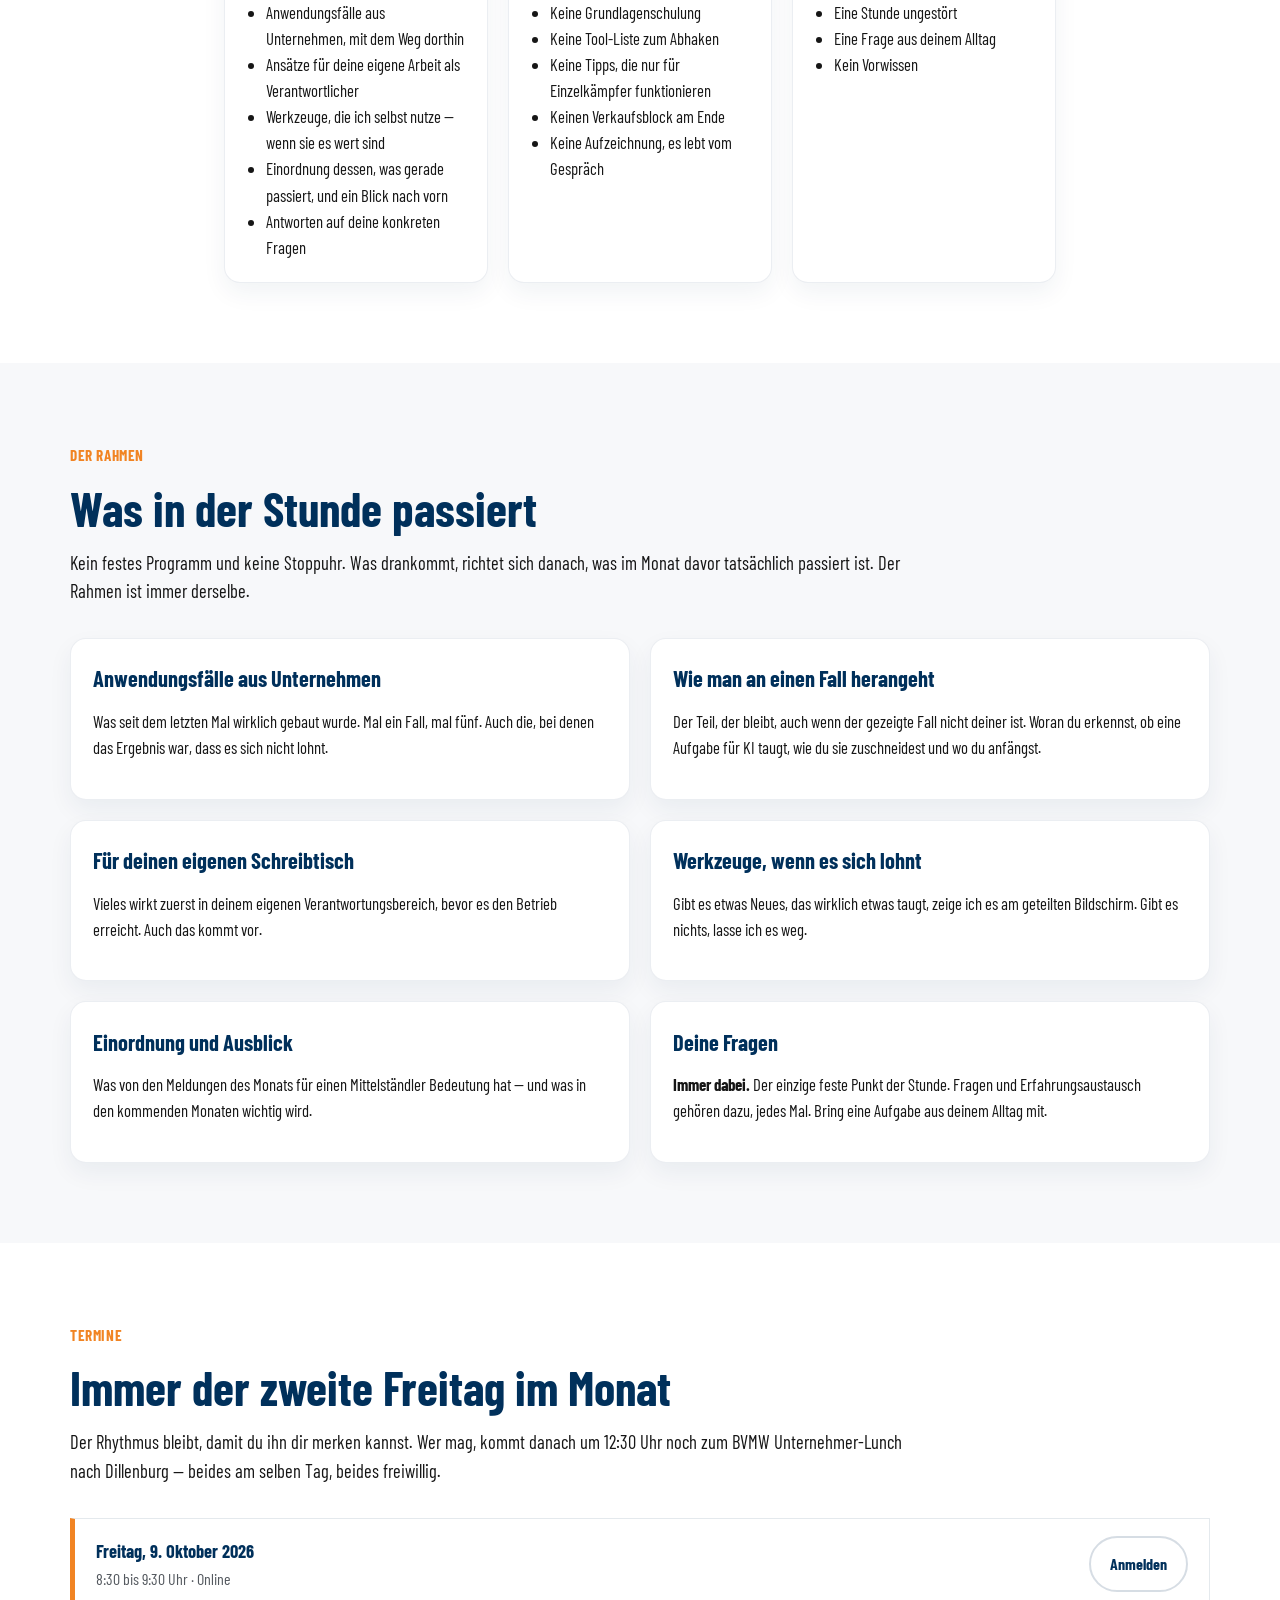
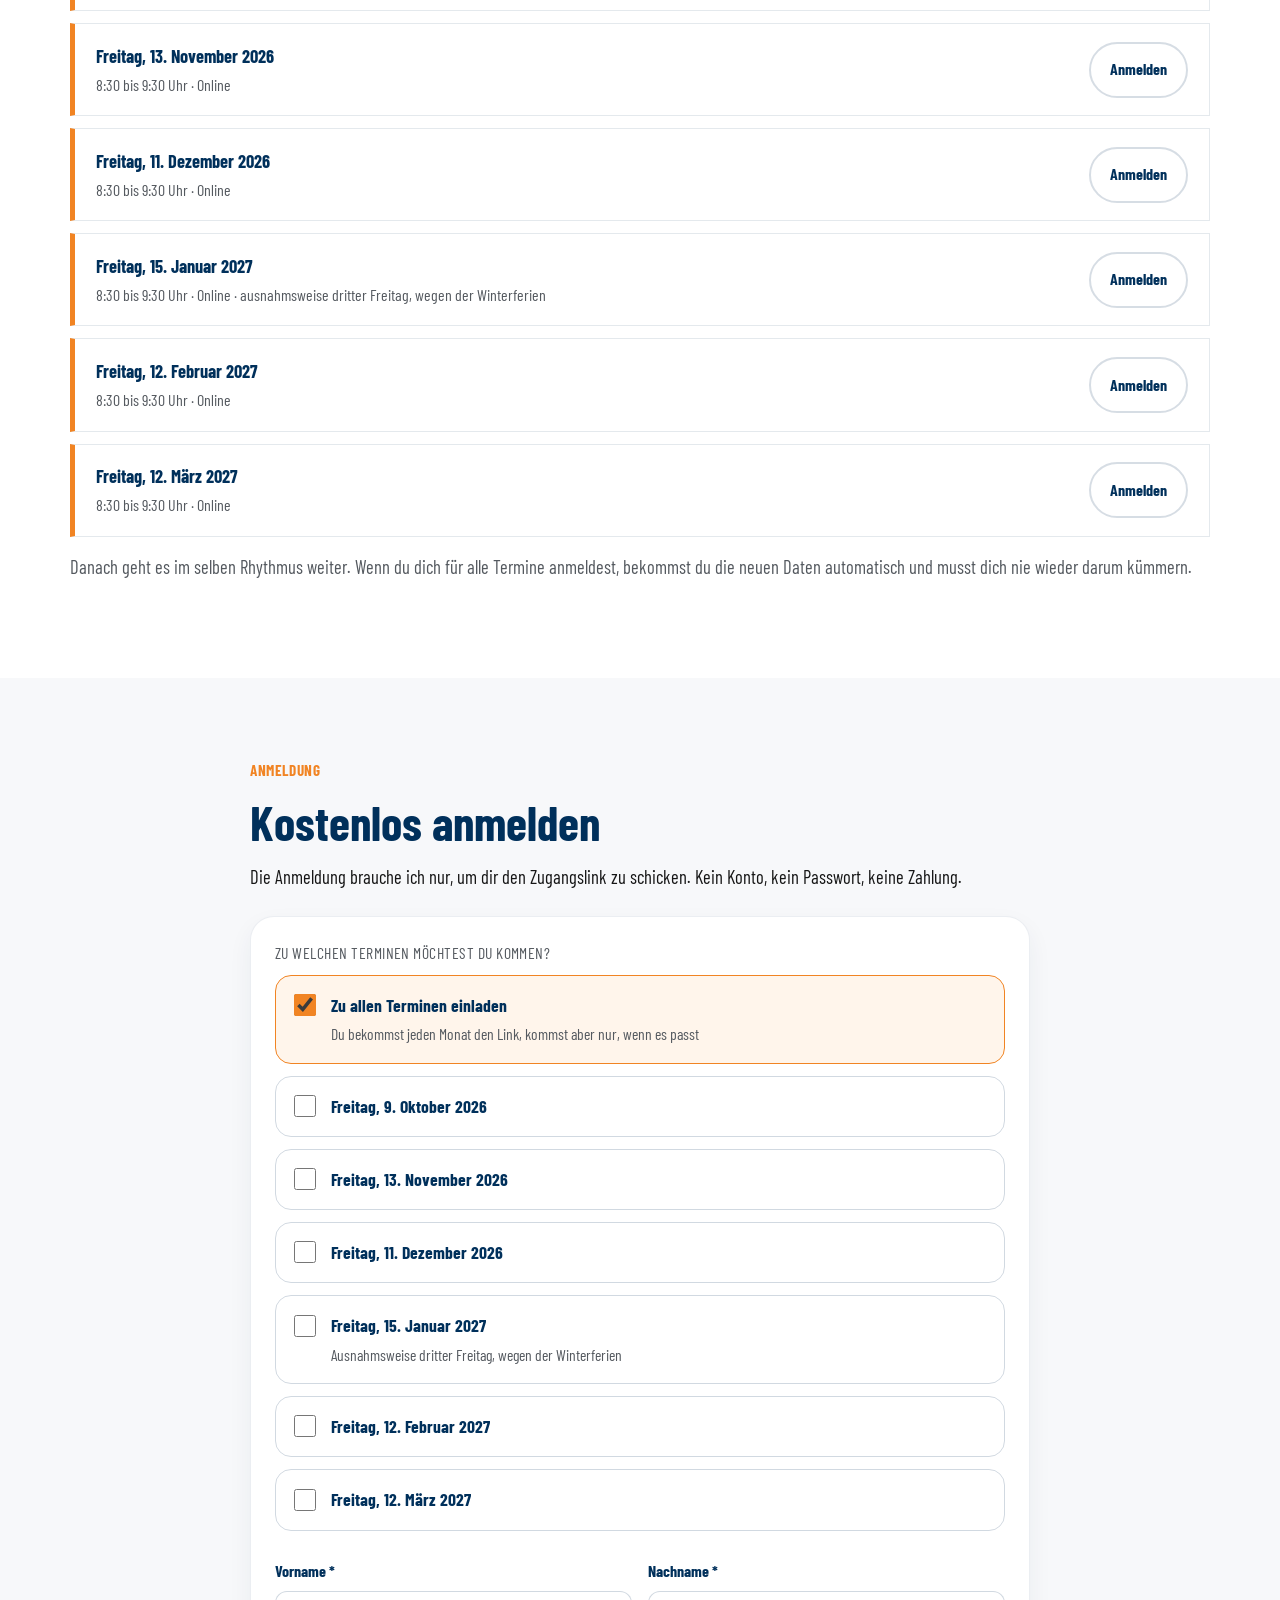
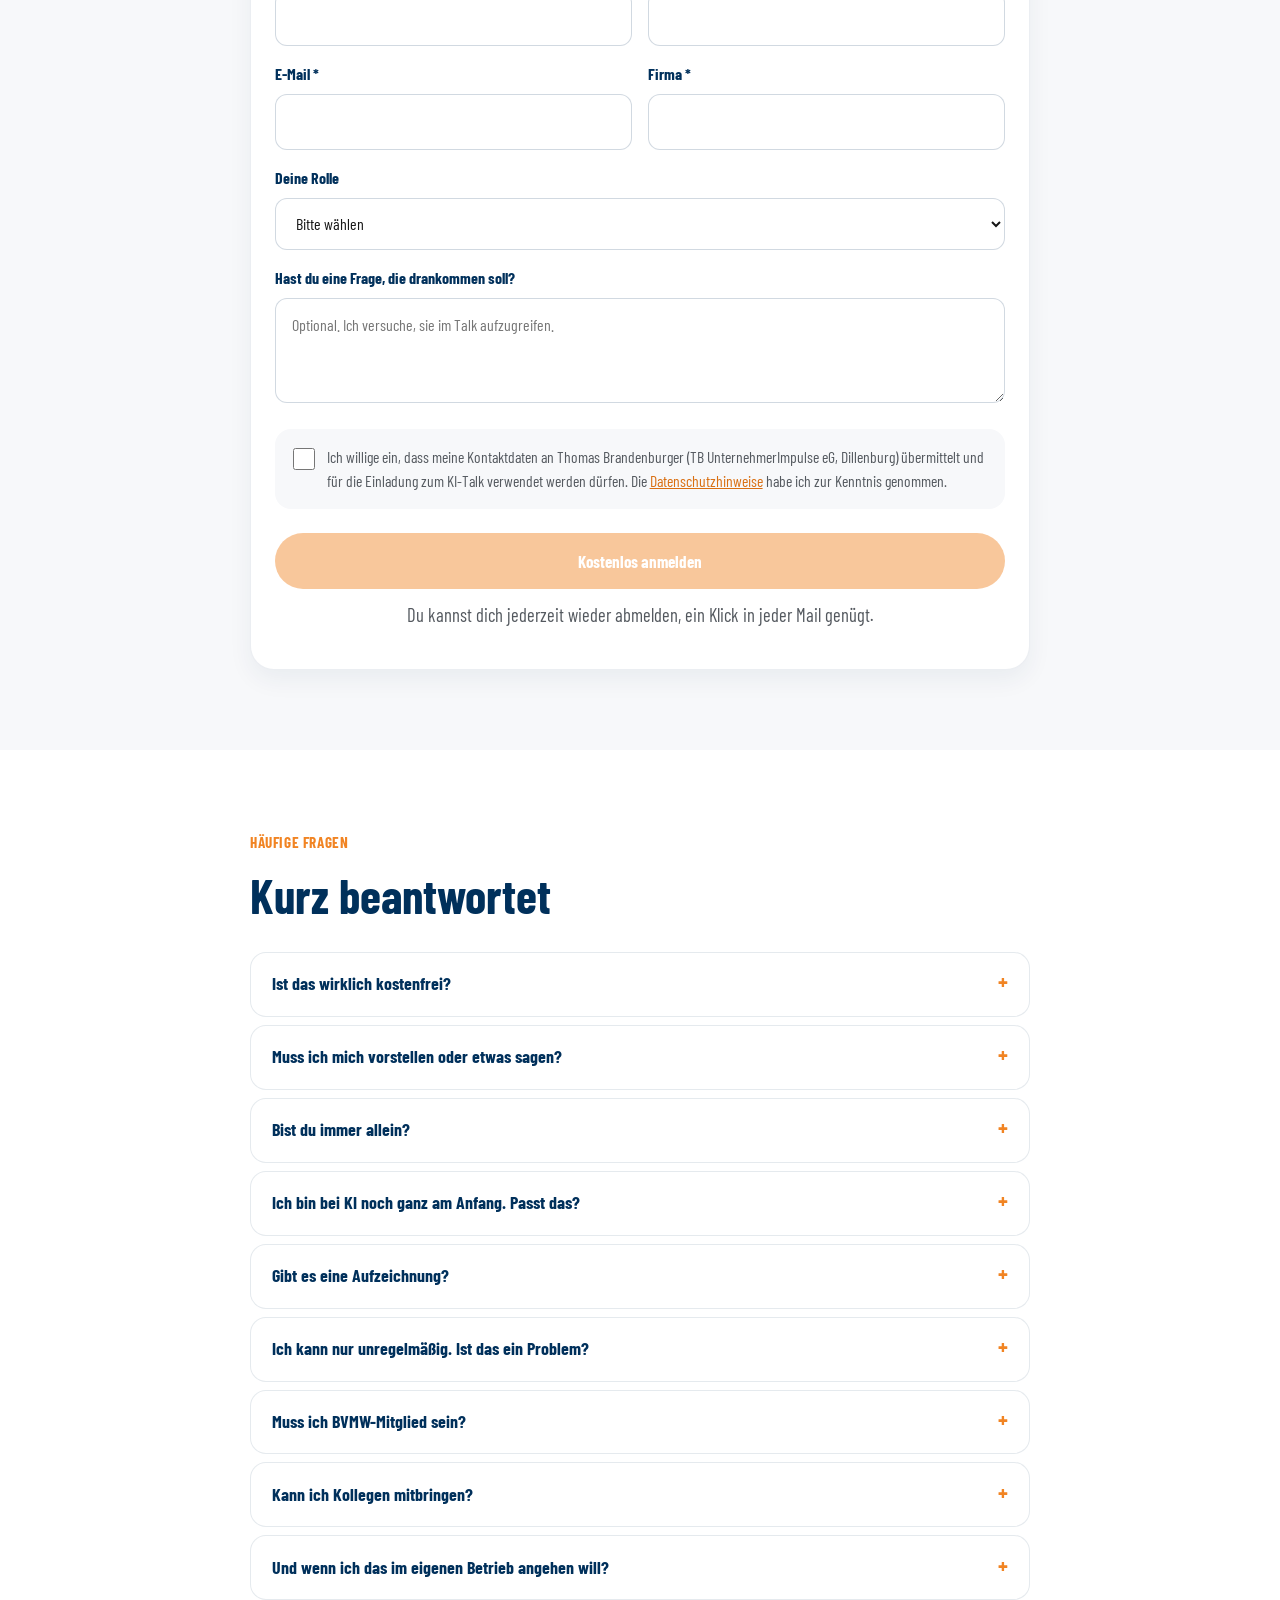
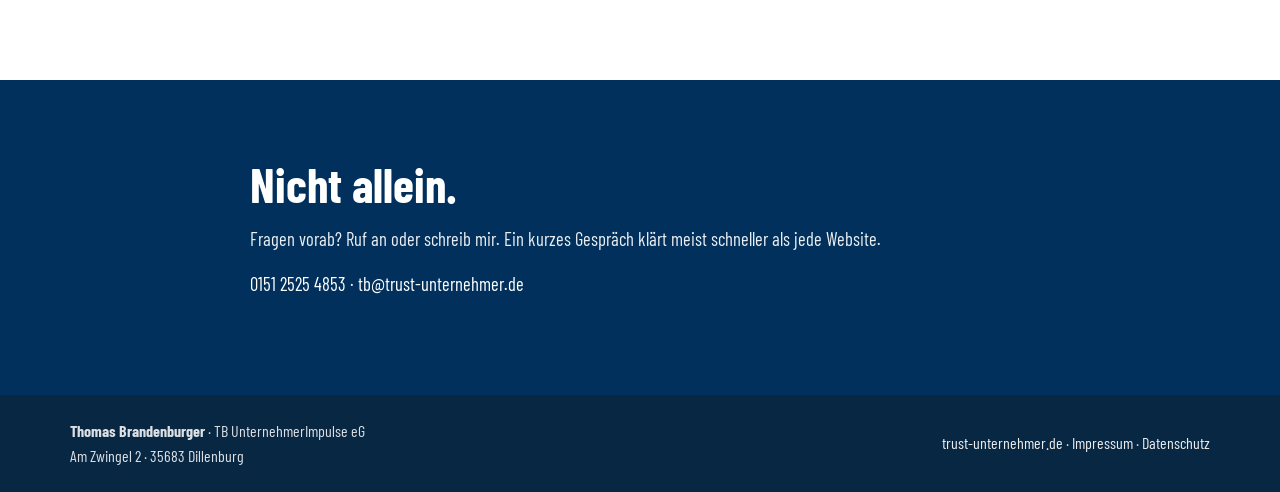
==== commit 4bc2e262: "KI-Talk: Kartenueberschriften praezisiert und Hervorhebung bei Deine Fragen ergaenzt" ====
--- a/index.html
+++ b/index.html
@@ -137,7 +137,7 @@
         </ul>
       </div>
       <div class="info-card">
-        <h3>Was du mitbringen solltest</h3>
+        <h3>Was du mitbringst</h3>
         <ul>
           <li>Eine Stunde ungestört</li>
           <li>Eine Frage aus deinem Alltag</li>
@@ -173,7 +173,7 @@
         </p>
       </div>
       <div class="info-card">
-        <h3>Für dich selbst, nicht nur für die Firma</h3>
+        <h3>Für deinen eigenen Schreibtisch</h3>
         <p>
           Vieles wirkt zuerst in deinem eigenen Verantwortungsbereich, bevor es den Betrieb
           erreicht. Auch das kommt vor.
@@ -196,8 +196,8 @@
       <div class="info-card">
         <h3>Deine Fragen</h3>
         <p>
-          Der einzige feste Punkt. Fragen und Erfahrungsaustausch gehören dazu, jedes Mal. Bring
-          eine Aufgabe aus deinem Alltag mit.
+          <strong>Immer dabei.</strong> Der einzige feste Punkt der Stunde. Fragen und
+          Erfahrungsaustausch gehören dazu, jedes Mal. Bring eine Aufgabe aus deinem Alltag mit.
         </p>
       </div>
     </div>
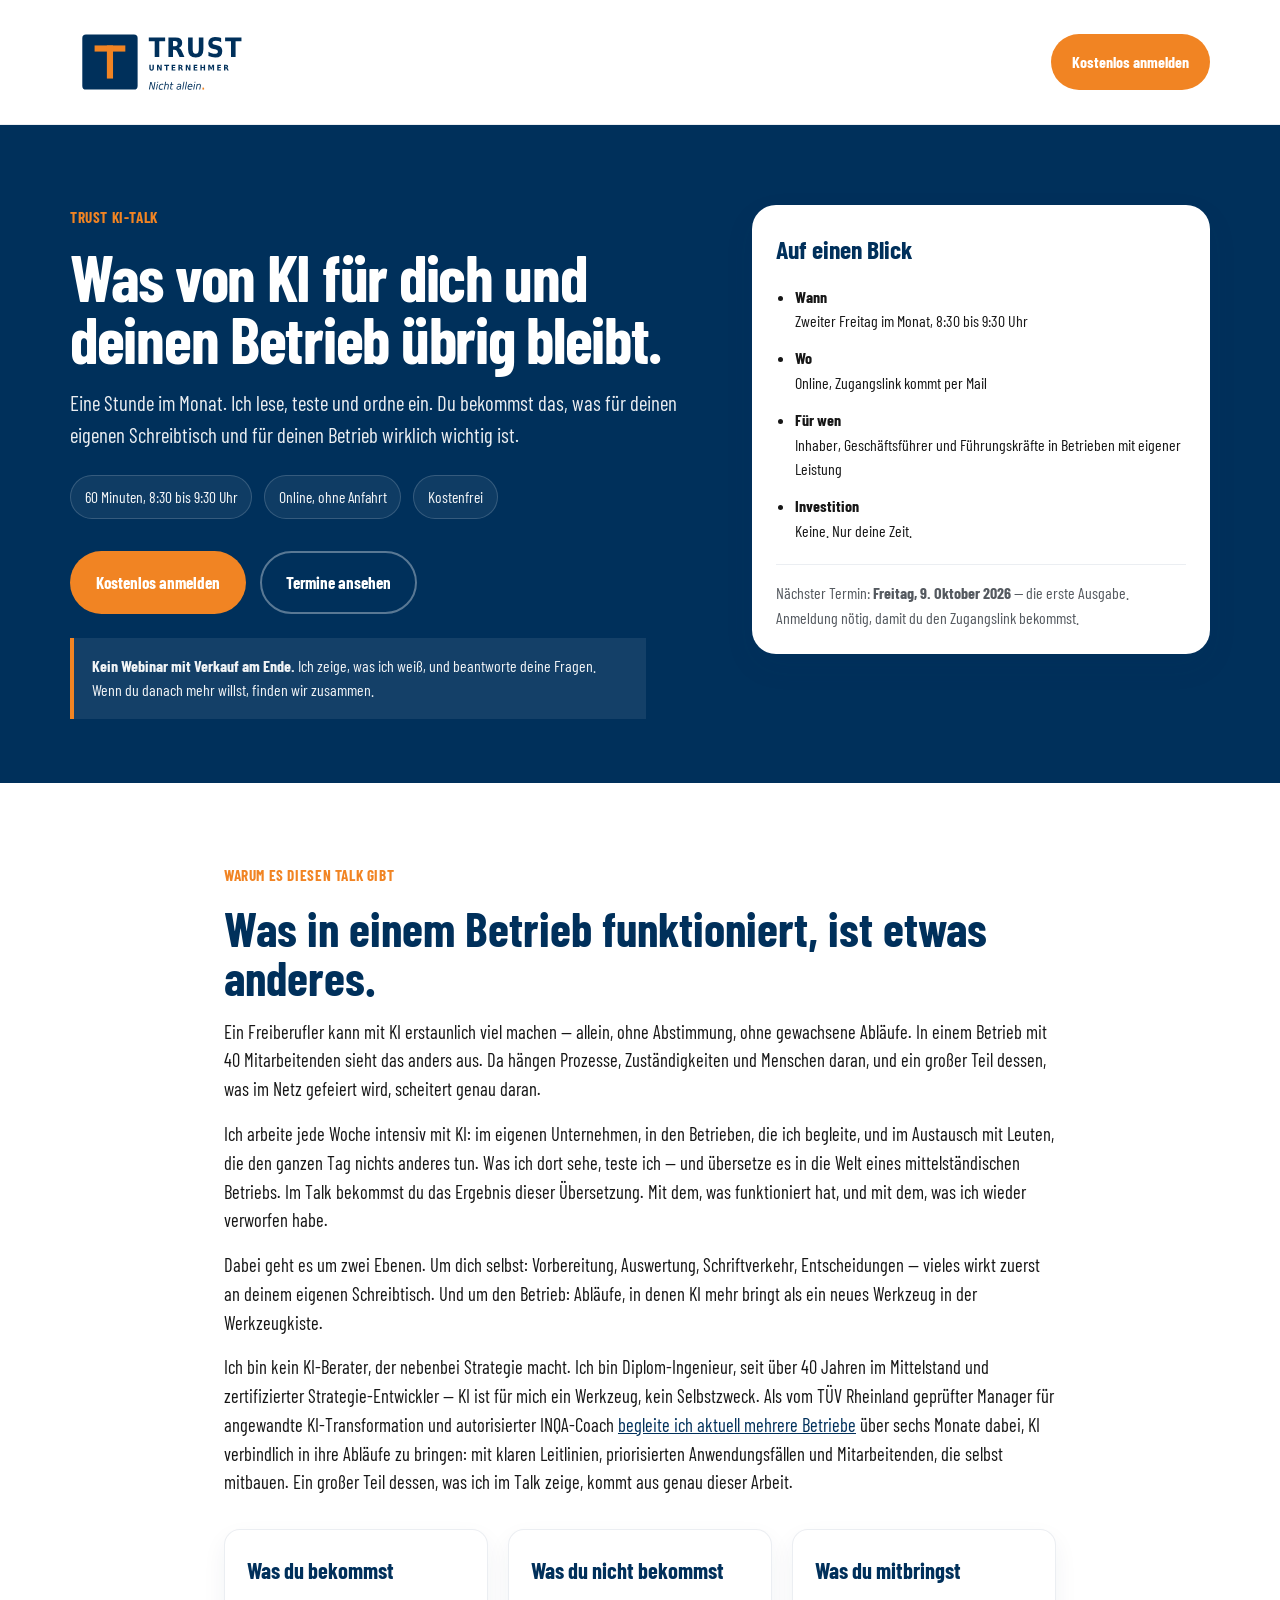
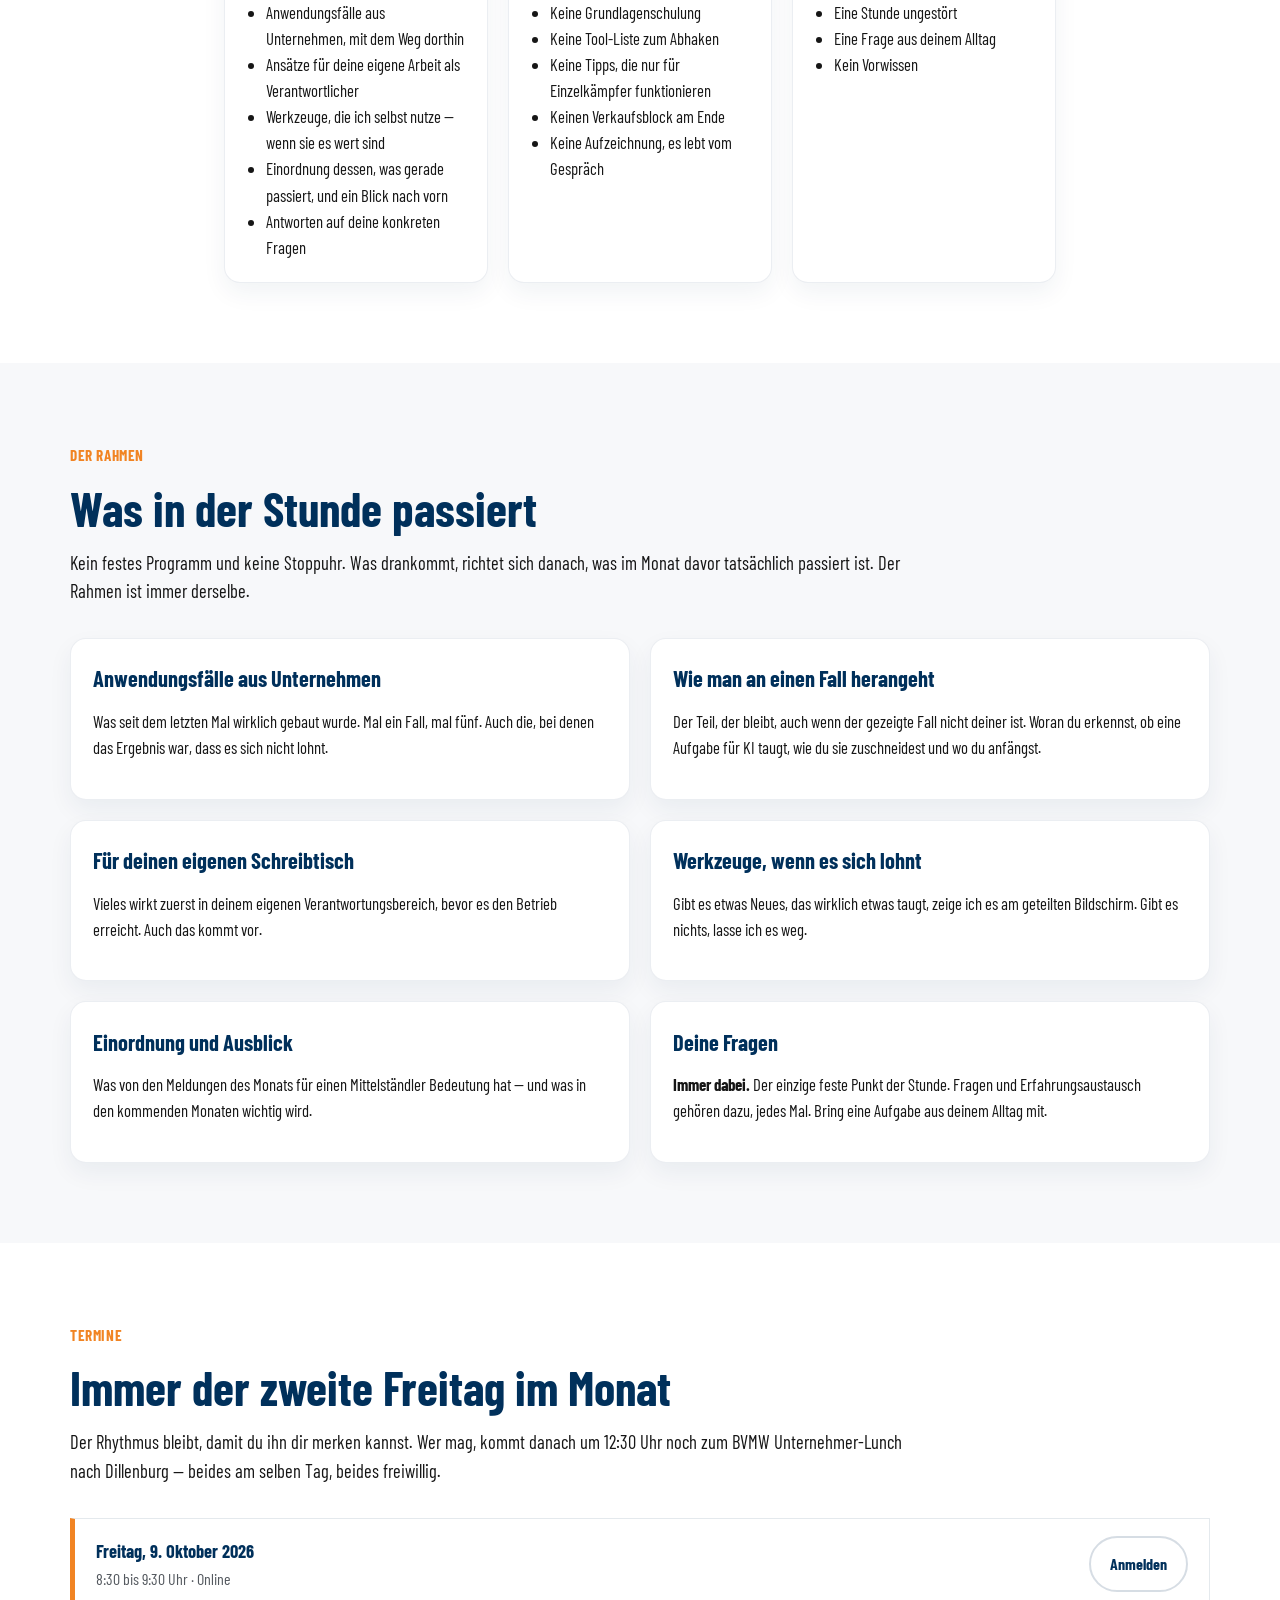
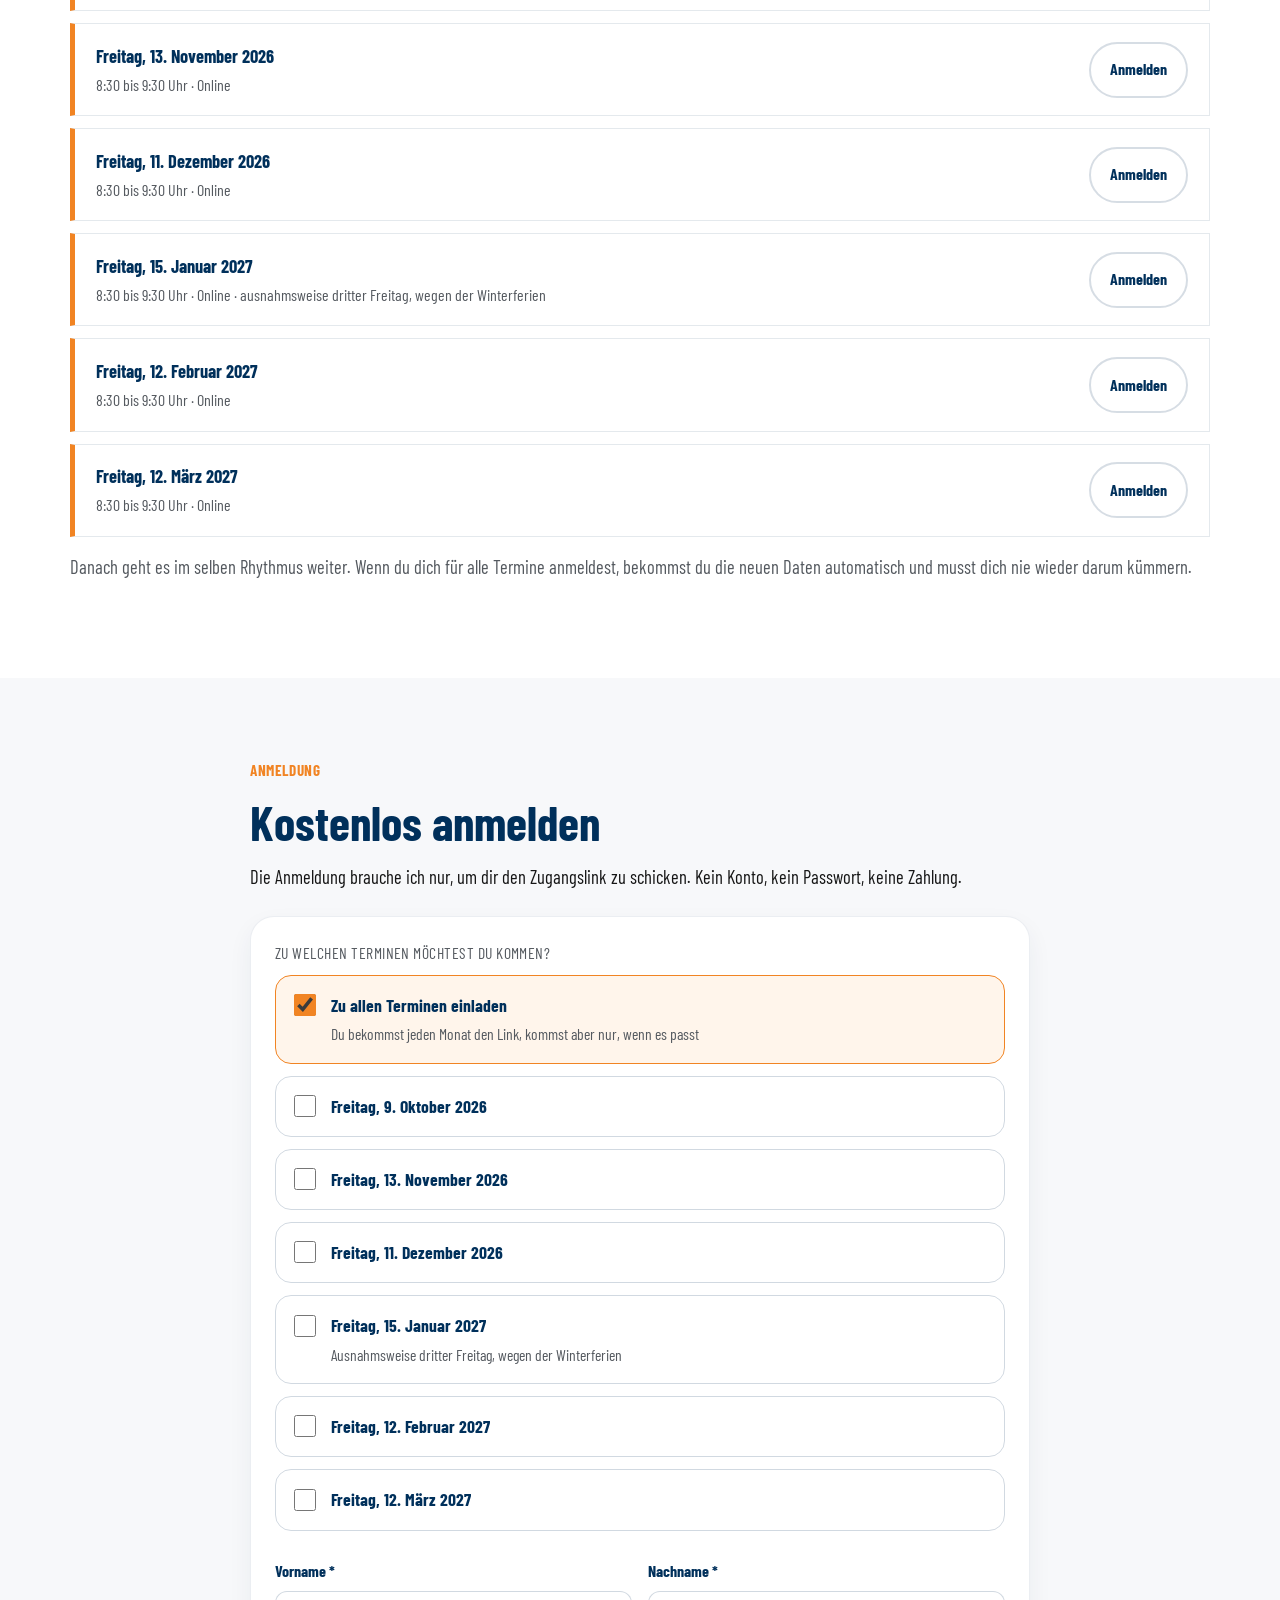
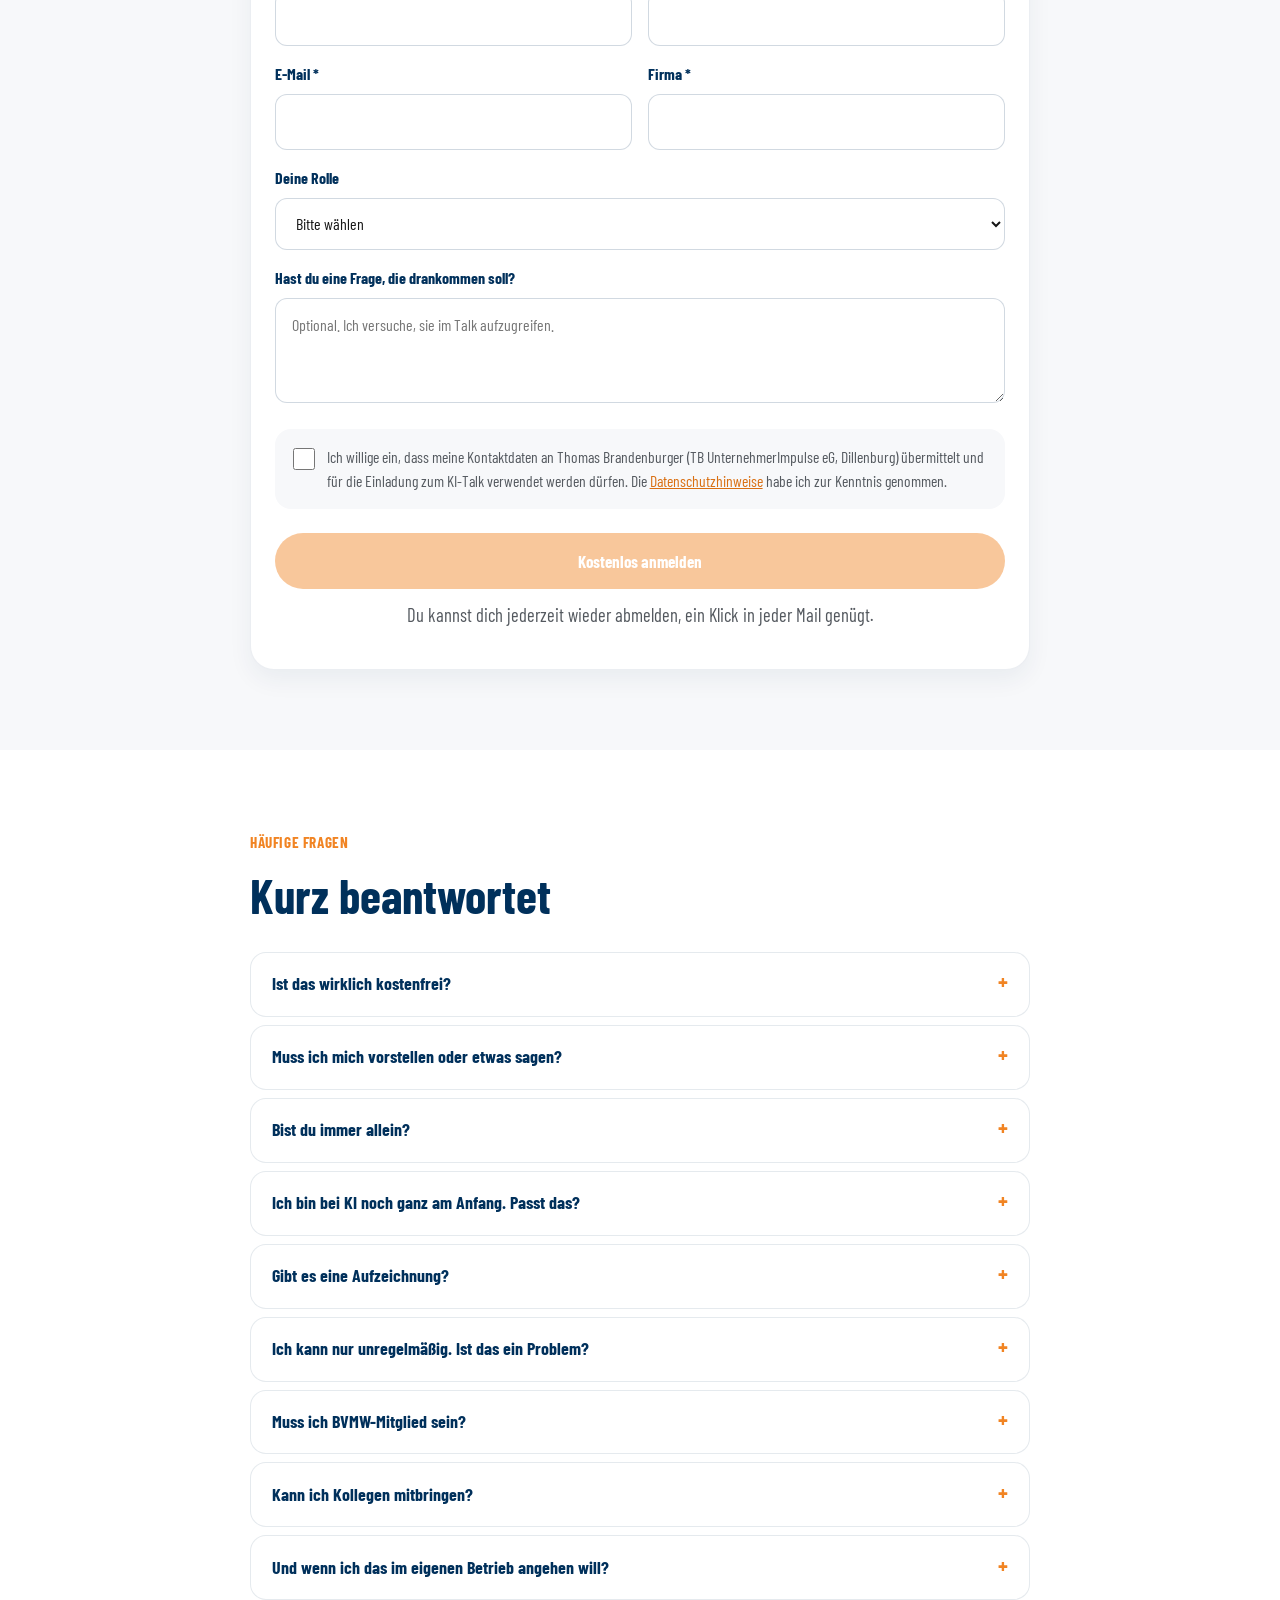
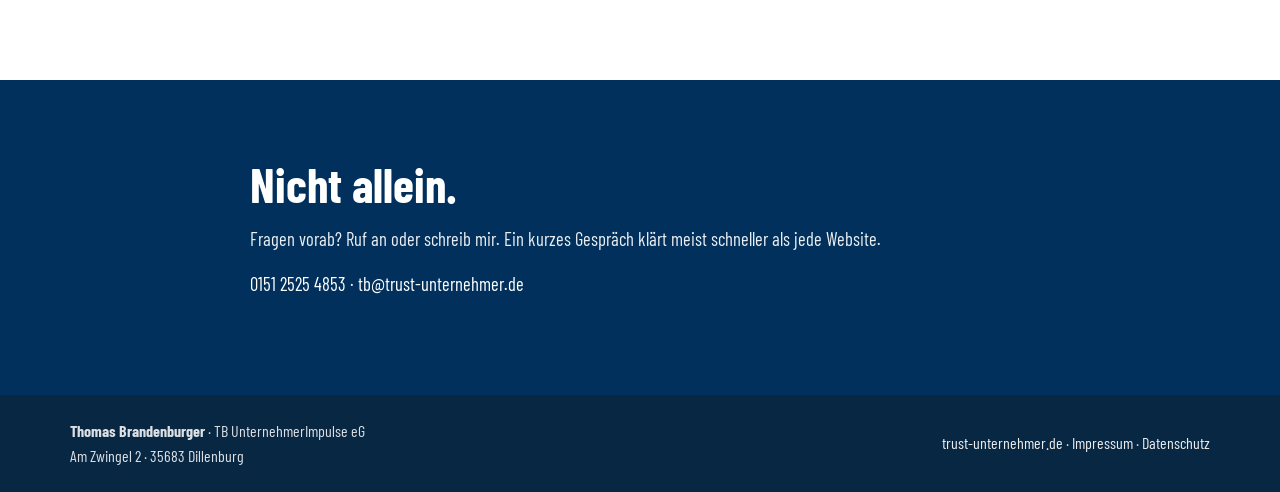
==== commit 9ff182d1: "KI-Talk: Hero-Subline und Hinweiskasten sprachlich praezisiert" ====
--- a/index.html
+++ b/index.html
@@ -47,8 +47,8 @@
       <span class="eyebrow">TRUST KI-Talk</span>
       <h1>Was von KI für dich und deinen Betrieb übrig bleibt.</h1>
       <p class="hero-text">
-        Eine Stunde im Monat. Ich lese, teste und sortiere — du bekommst das, was an deinem
-        eigenen Schreibtisch und in deinem Betrieb wirklich funktioniert.
+        Eine Stunde im Monat. Ich lese, teste und ordne ein. Du bekommst das, was für deinen
+        eigenen Schreibtisch und für deinen Betrieb wirklich wichtig ist.
       </p>
       <ul class="hero-highlights">
         <li>60 Minuten, 8:30 bis 9:30 Uhr</li>
@@ -61,8 +61,8 @@
       </div>
       <div class="hero-note">
         <strong>Kein Webinar mit Verkauf am Ende.</strong>
-        Ich zeige, was ich weiß, und beantworte deine Fragen. Wenn du danach mehr willst, findest
-        du den Weg von allein.
+        Ich zeige, was ich weiß, und beantworte deine Fragen. Wenn du danach mehr willst,
+        finden wir zusammen.
       </div>
     </div>
 
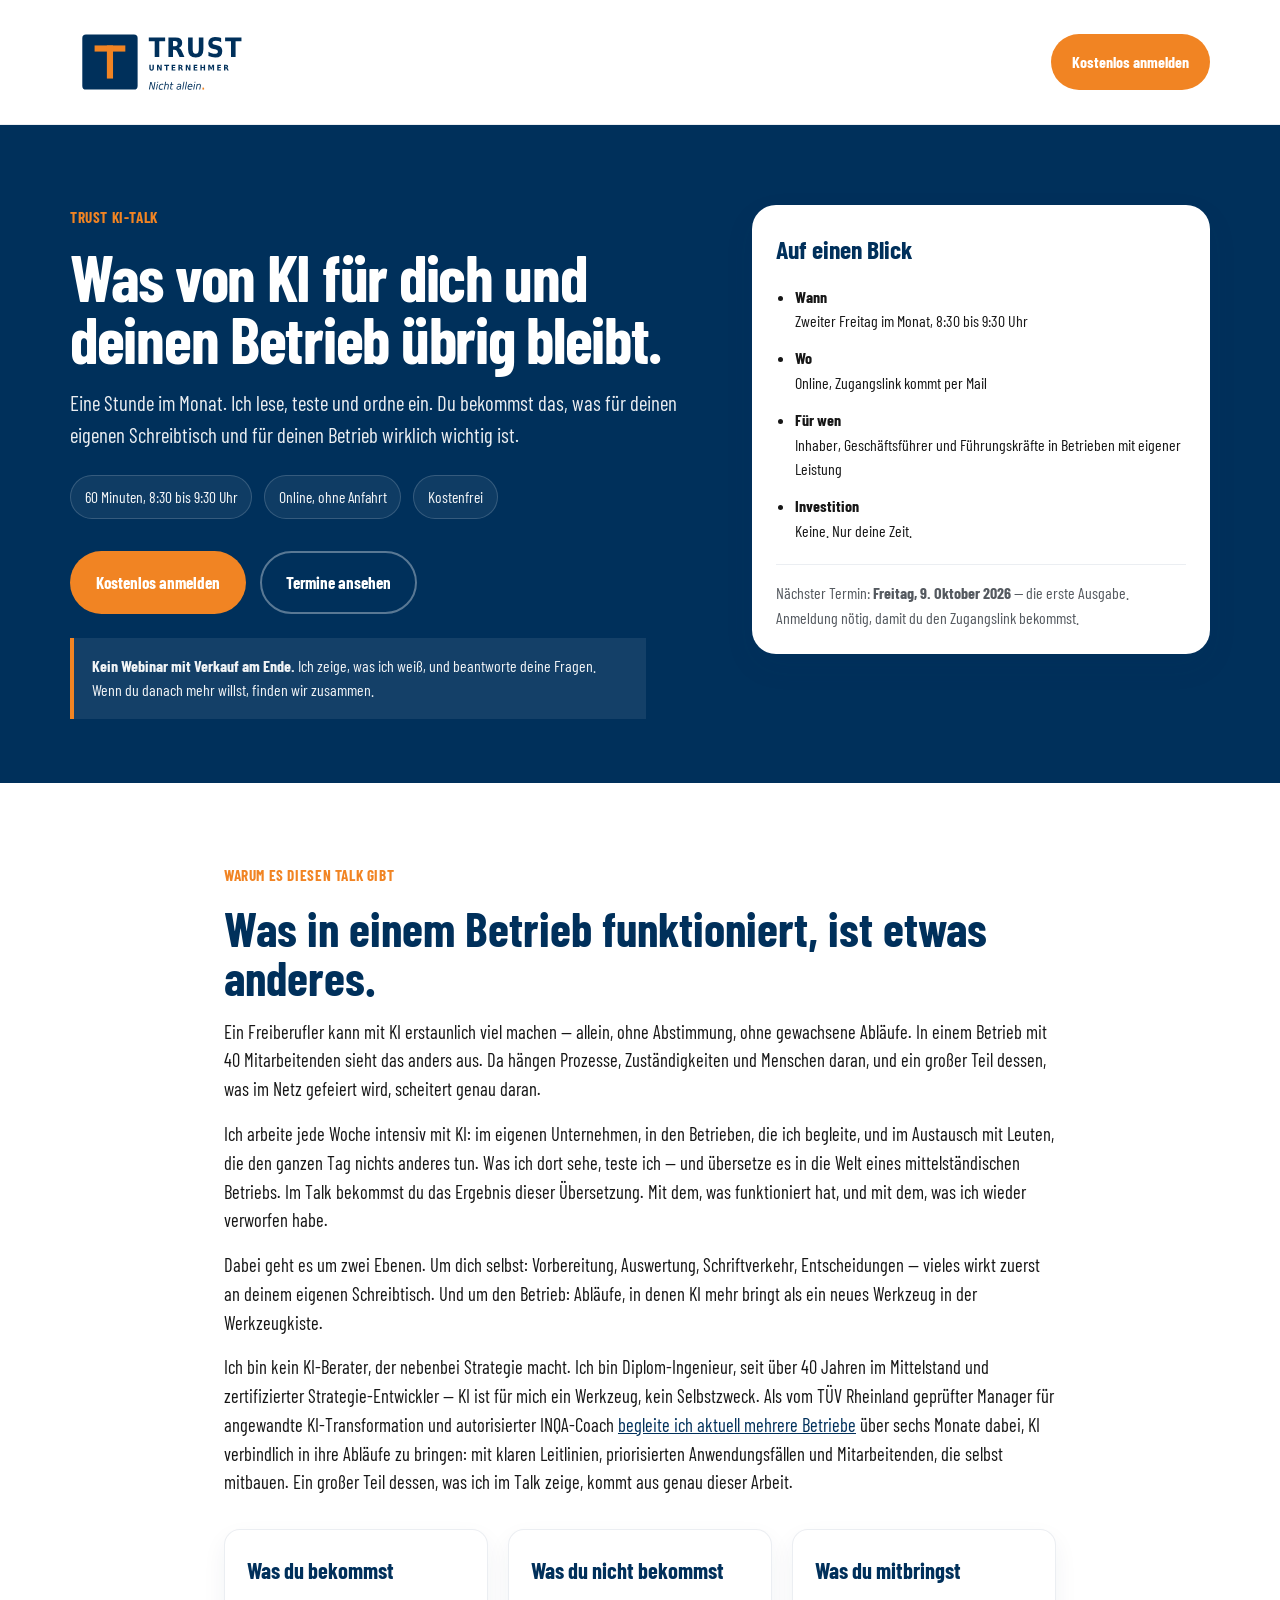
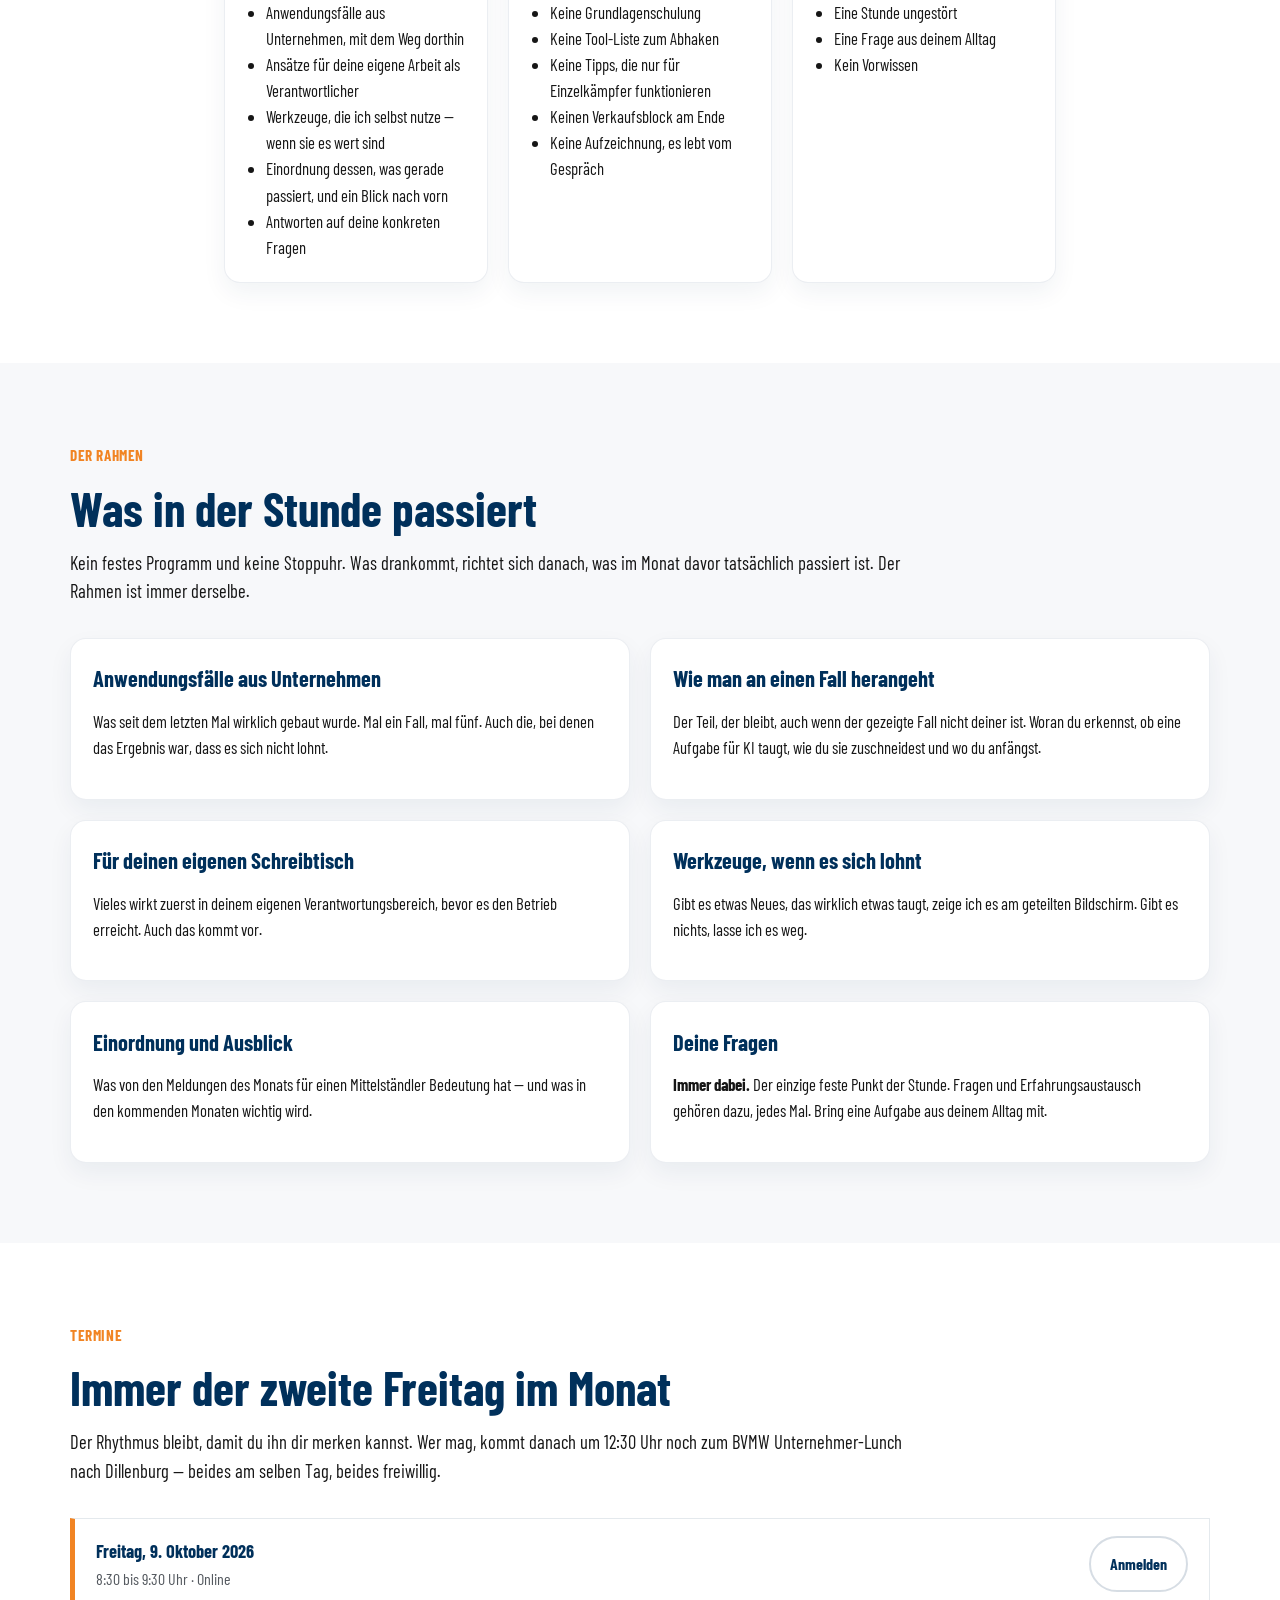
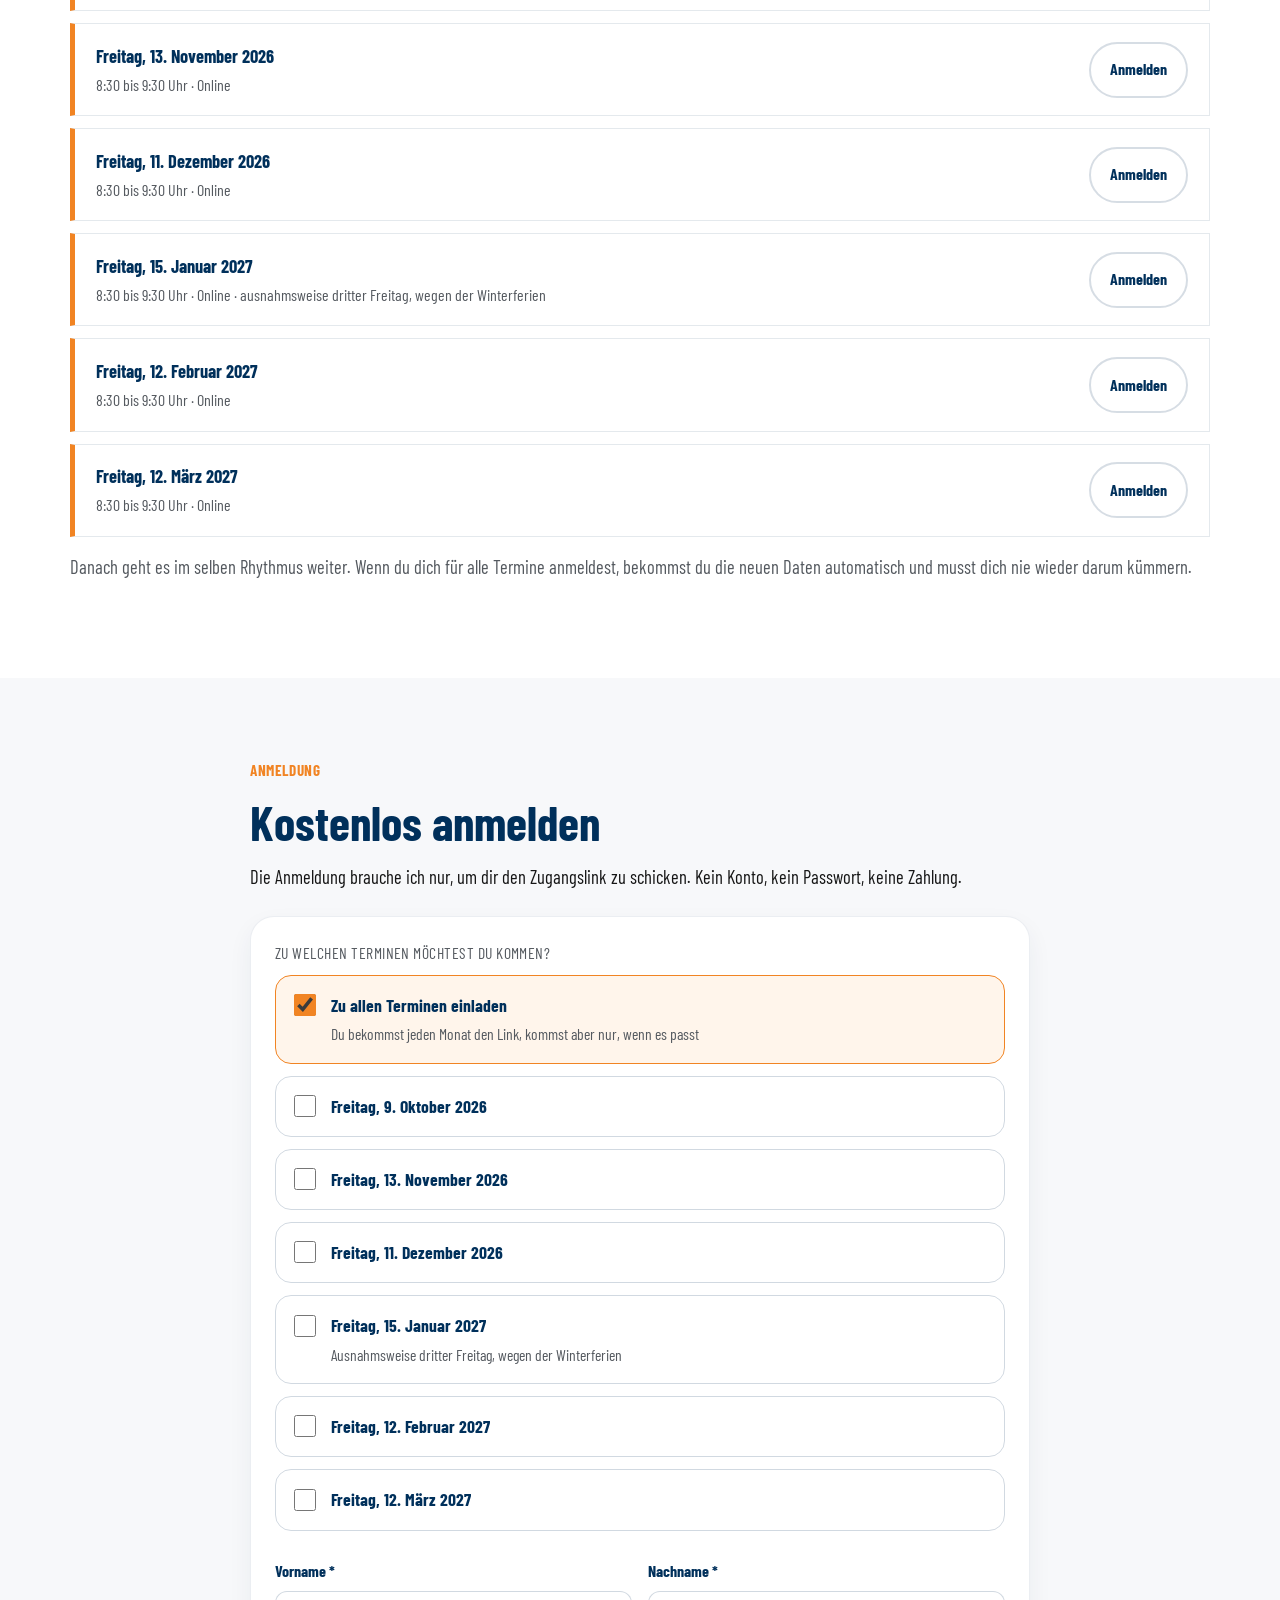
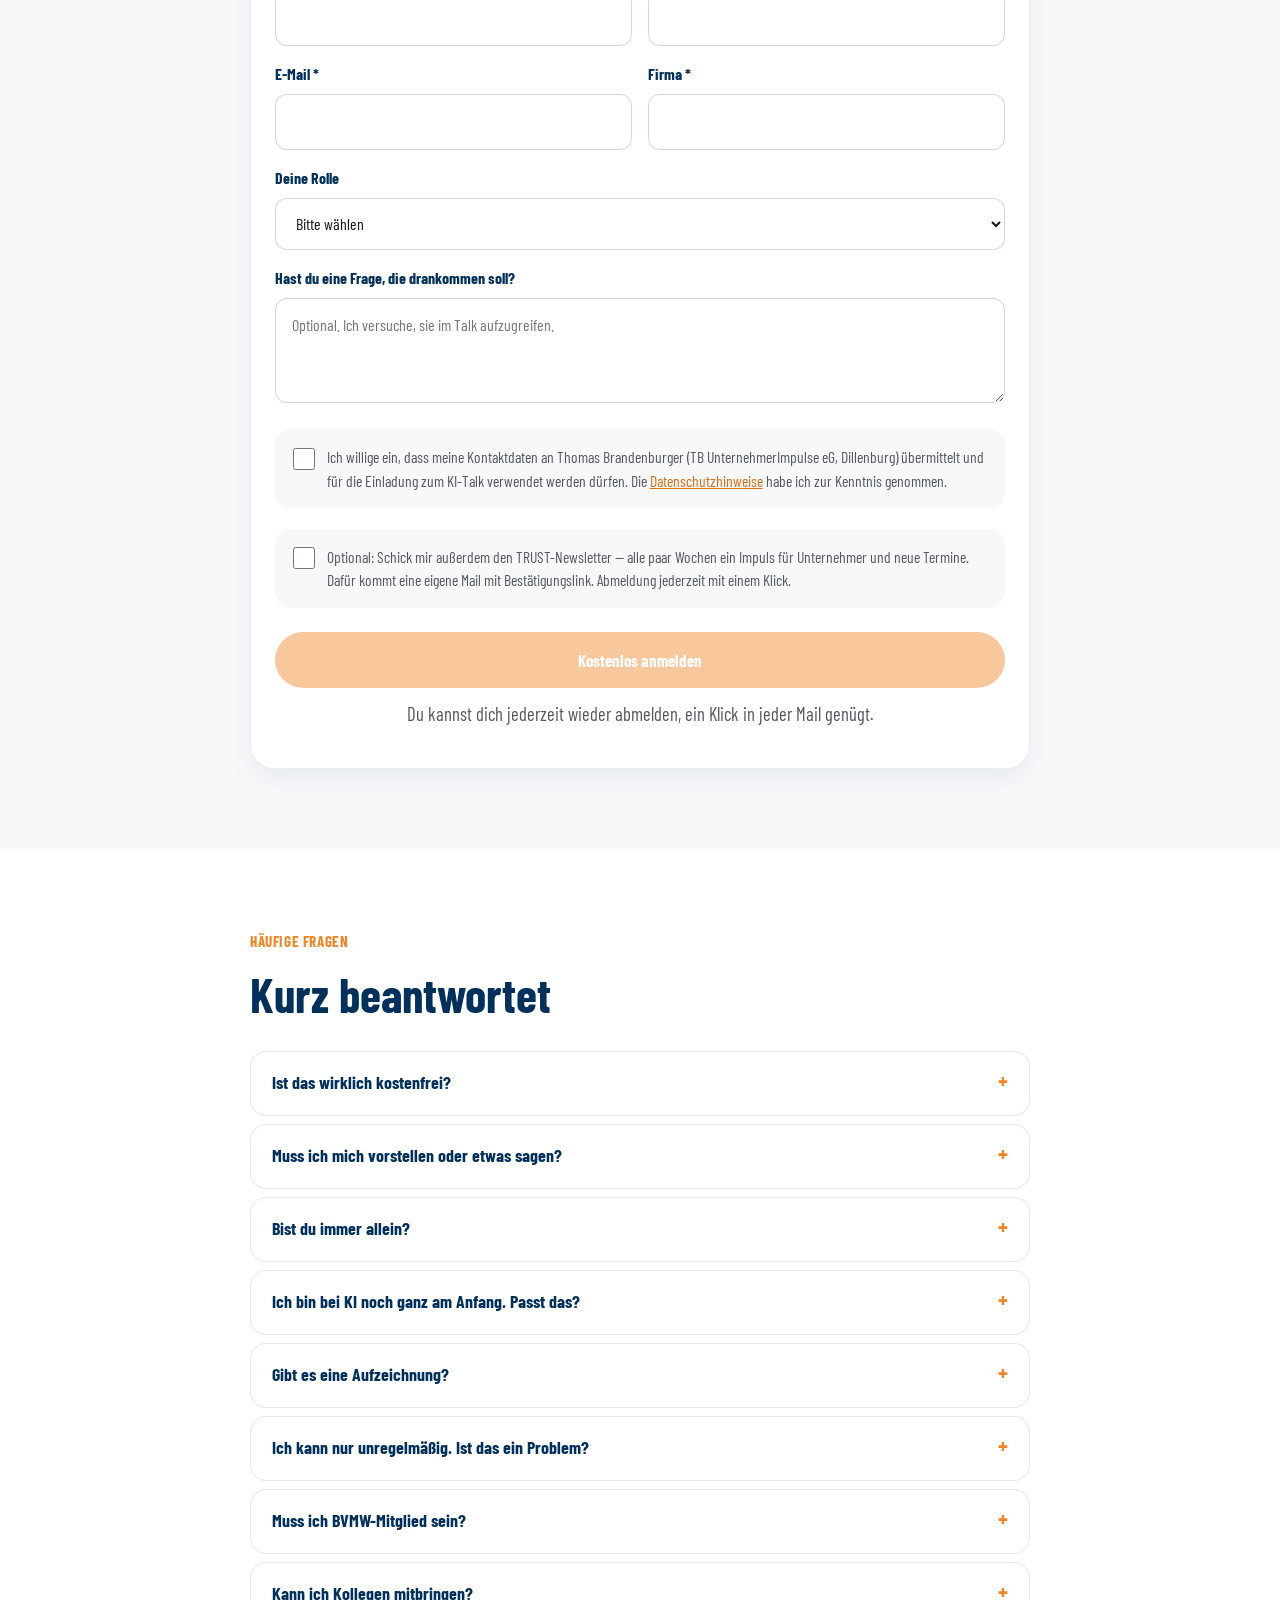
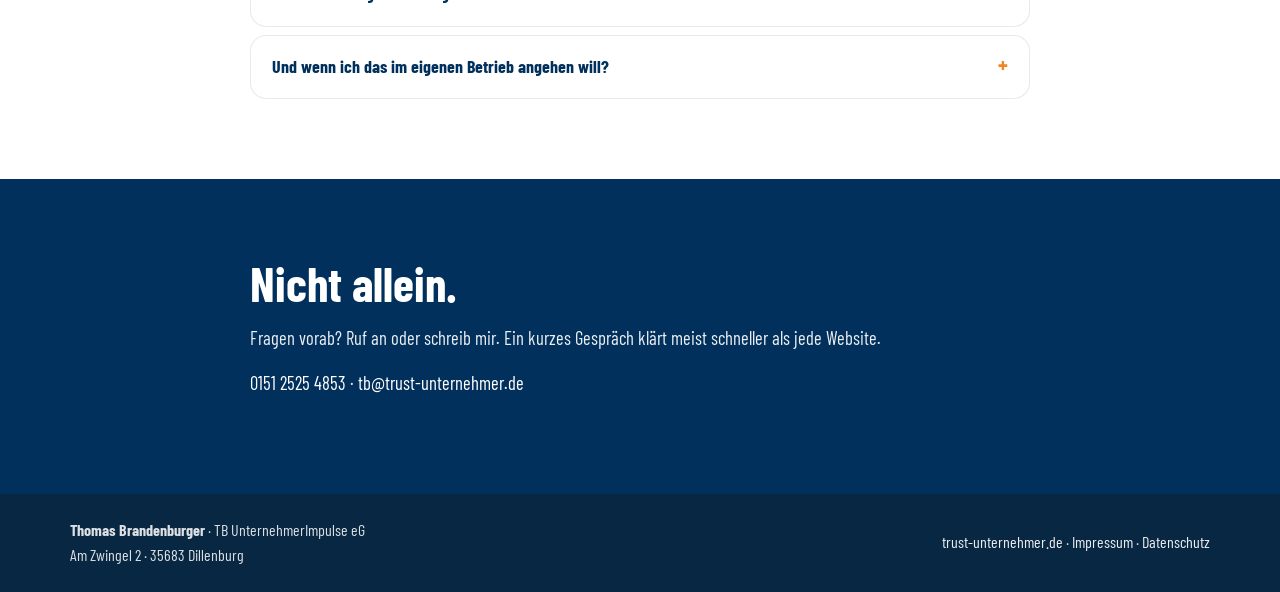
==== commit 1ee180ca: "KI-Talk-Formular: Erfolgsmeldung wieder sichtbar, Status wird ausgewertet Die Erfolgsmeldung war sei" ====
--- a/index.html
+++ b/index.html
@@ -377,6 +377,15 @@
           </label>
         </div>
 
+        <div class="consent">
+          <input type="checkbox" id="newsletter" name="newsletter">
+          <label for="newsletter">
+            Optional: Schick mir außerdem den TRUST-Newsletter — alle paar Wochen ein Impuls für
+            Unternehmer und neue Termine. Dafür kommt eine eigene Mail mit Bestätigungslink.
+            Abmeldung jederzeit mit einem Klick.
+          </label>
+        </div>
+
         <button type="submit" id="submit" class="btn btn-primary btn-large btn-block" disabled>
           Kostenlos anmelden
         </button>
@@ -384,9 +393,10 @@
         <p class="small-note" style="margin-top:0.75rem;text-align:center">
           Du kannst dich jederzeit wieder abmelden, ein Klick in jeder Mail genügt.
         </p>
-
-        <div class="formstatus" id="status" role="status" aria-live="polite"></div>
       </form>
+
+      <!-- Außerhalb des Formulars: es wird nach dem Absenden ausgeblendet -->
+      <div class="formstatus" id="status" role="status" aria-live="polite"></div>
     </div>
   </div>
 </section>
@@ -500,6 +510,7 @@
 (function () {
   var form    = document.getElementById('talk-form');
   var consent = document.getElementById('consent');
+  var newsletter = document.getElementById('newsletter');
   var submit  = document.getElementById('submit');
   var status  = document.getElementById('status');
   var cfg     = window.TALK_CONFIG || {};
@@ -579,6 +590,8 @@
       consentAt:  new Date().toISOString(),
       quelle:     document.referrer || 'direkt'
     };
+    /* Der Worker zählt nur das boolesche true, nie "true" oder "on". */
+    if (newsletter.checked) anmeldung.newsletter = true;
 
     submit.disabled = true;
     setStatus('pending', 'Anmeldung wird gesendet …');
@@ -590,13 +603,45 @@
     })
     .then(function (res) {
       if (!res.ok) throw new Error('HTTP ' + res.status);
+      return res.json();
+    })
+    .then(function (antwort) {
+      /* Erfolg nur bei einem lesbaren, bekannten status. Alles andere,
+         auch ein fehlender oder unbekannter Wert, landet im catch. */
+      var st = antwort && antwort.status;
+      if (st !== 'gesichert' && st !== 'gesichert-ohne-mail') {
+        throw new Error('status ' + st);
+      }
+
+      var text;
+      if (st === 'gesichert') {
+        text =
+          'Eine Bestätigung ist gerade unterwegs zu ' + escapeHtml(anmeldung.email) + '. ';
+      } else {
+        text =
+          'Die Bestätigungsmail an ' + escapeHtml(anmeldung.email) + ' konnte ich gerade ' +
+          'nicht verschicken — deine Anmeldung ist trotzdem gesichert, ich melde mich bei dir. ';
+      }
+      text +=
+        'Den Zugangslink bekommst du ein paar Tage vor dem Termin, eine kurze Erinnerung ' +
+        'am Vortag. Bis dahin: schön, dass du dabei bist.';
+
+      if (anmeldung.newsletter) {
+        if (antwort.newsletter === 'versendet') {
+          text +=
+            '<br><br>Für den Newsletter kommt gleich noch eine eigene Mail mit einem ' +
+            'Bestätigungslink — erst der Klick darin trägt dich ein.';
+        } else {
+          text +=
+            '<br><br>Die Mail zur Newsletter-Bestätigung konnte ich gerade nicht ' +
+            'verschicken. Ich kümmere mich darum.';
+        }
+      }
+
       form.style.display = 'none';
       status.setAttribute('data-state', 'ok');
       status.innerHTML =
-        '<strong class="formstatus-titel">Du bist angemeldet.</strong>' +
-        'Eine Bestätigung ist gerade unterwegs zu ' + escapeHtml(anmeldung.email) + '. ' +
-        'Den Zugangslink bekommst du ein paar Tage vor dem Termin, eine kurze Erinnerung ' +
-        'am Vortag. Bis dahin: schön, dass du dabei bist.';
+        '<strong class="formstatus-titel">Du bist angemeldet.</strong>' + text;
       status.scrollIntoView({ behavior: 'smooth', block: 'center' });
     })
     .catch(function () {
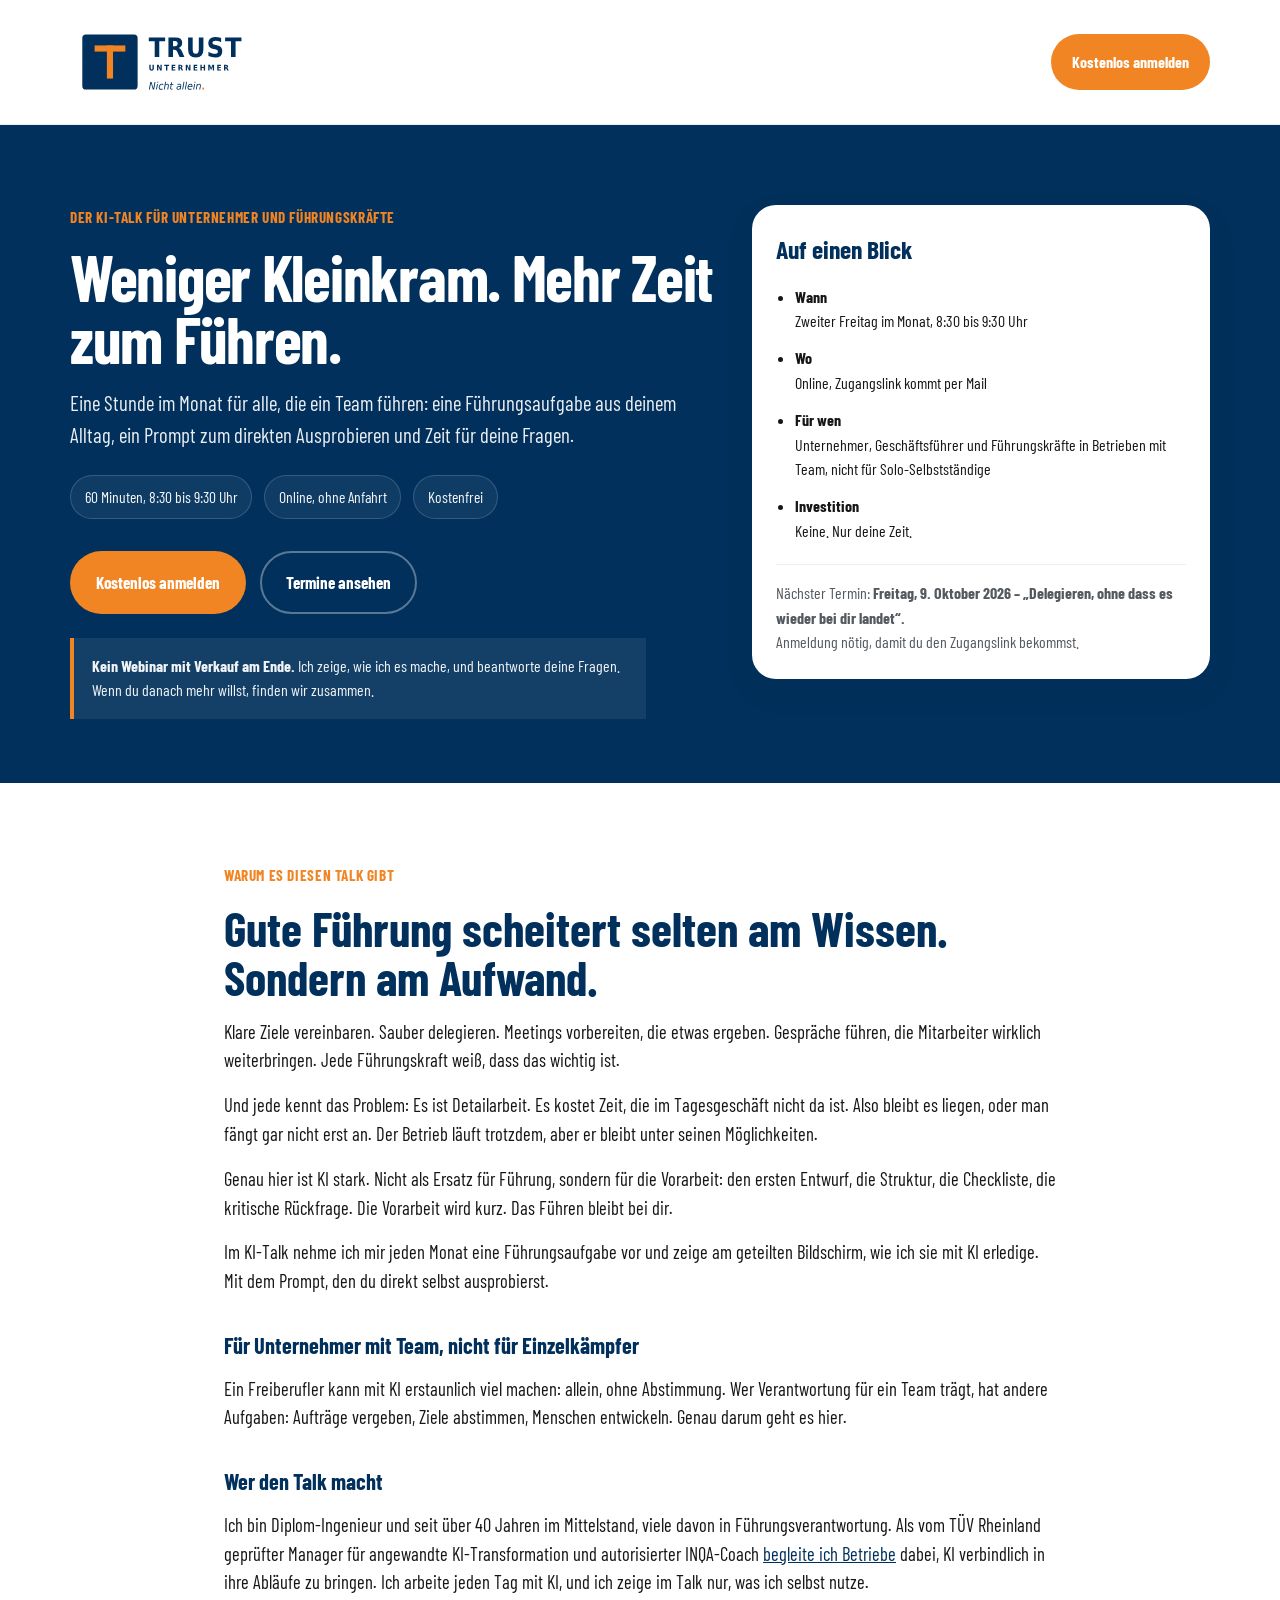
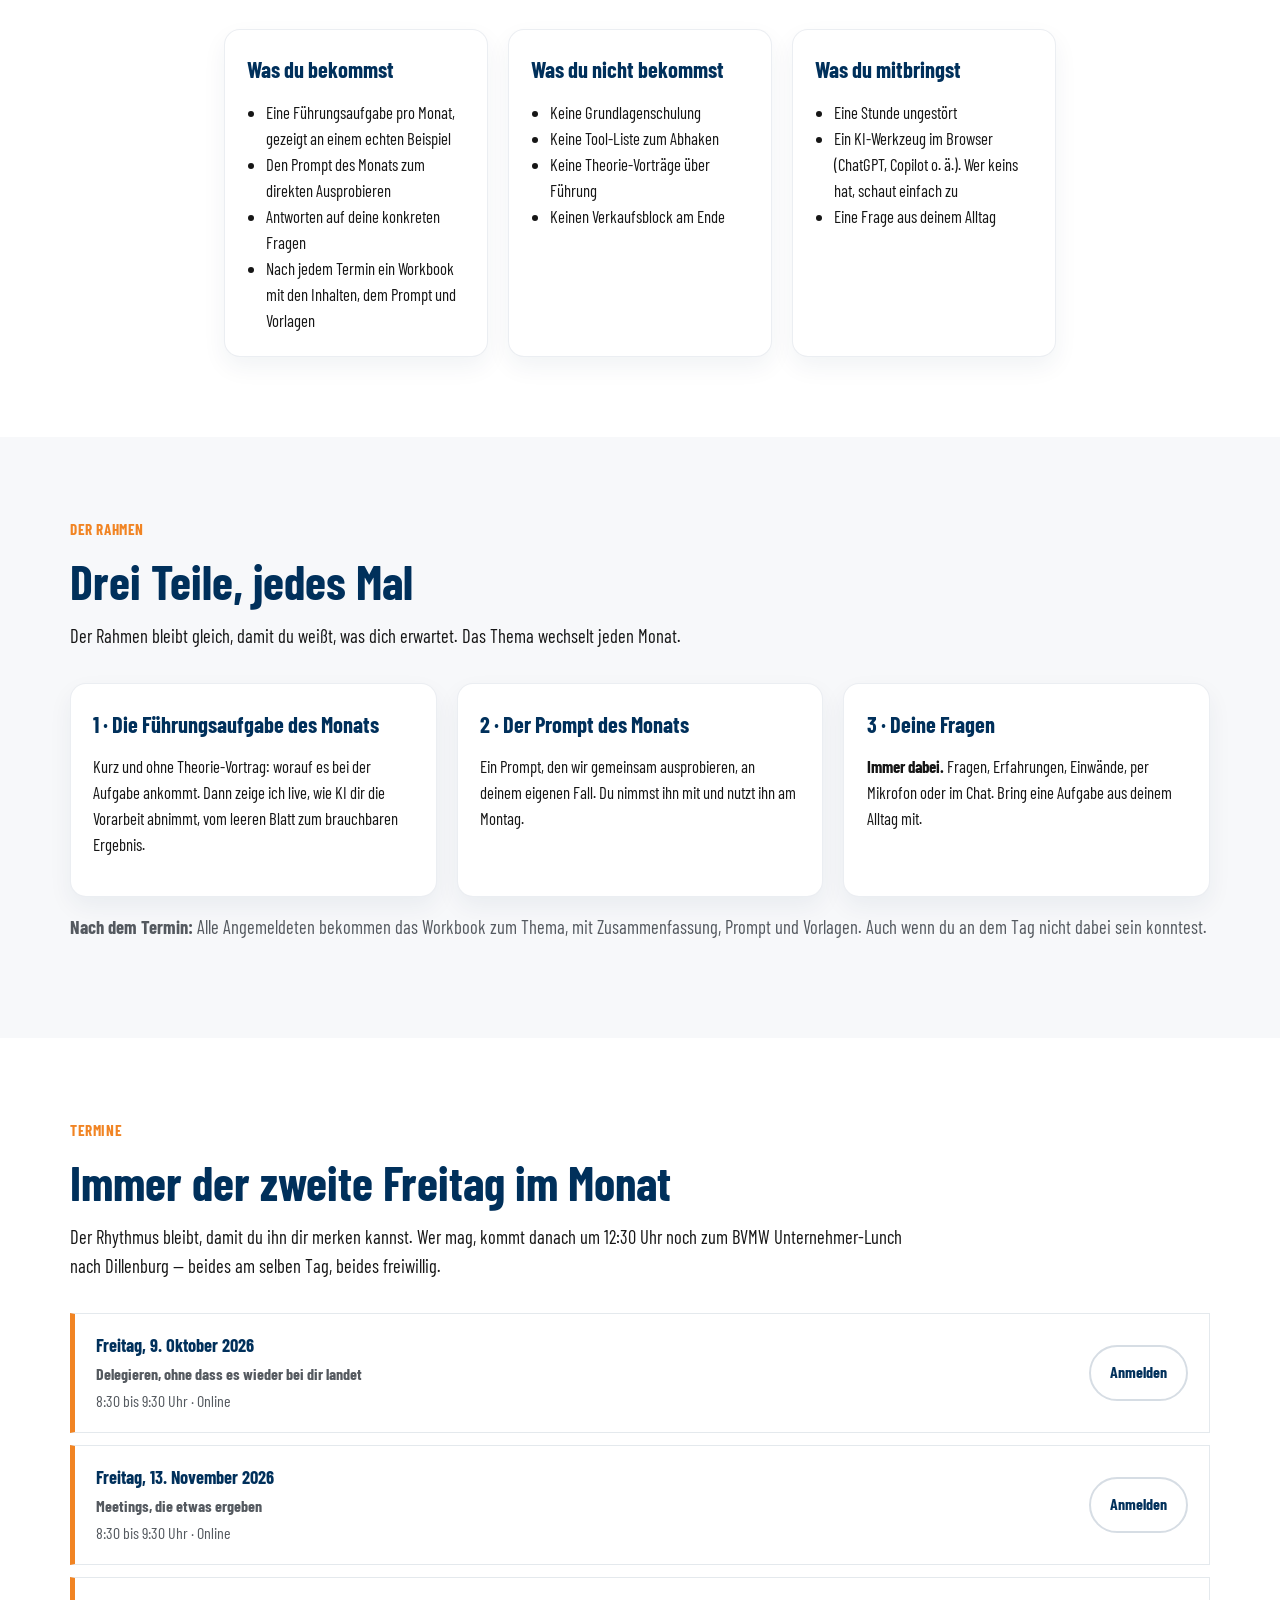
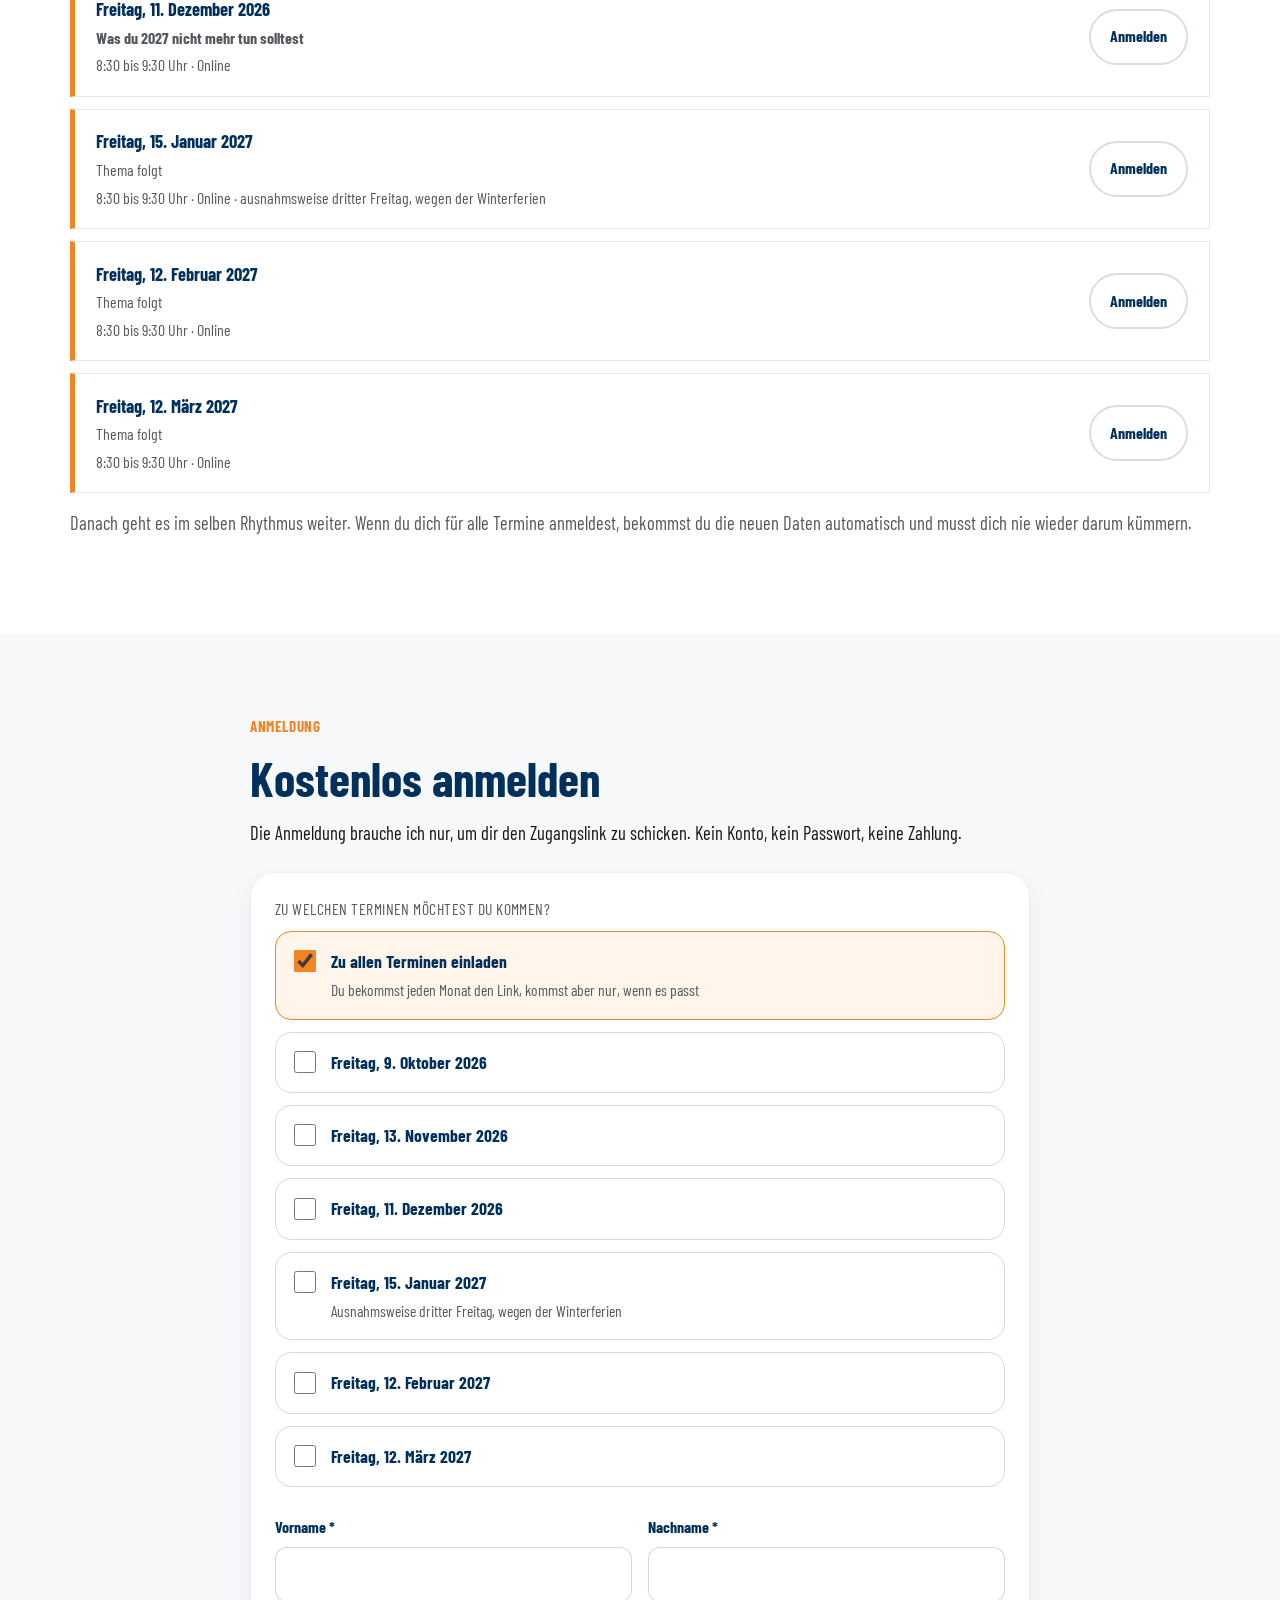
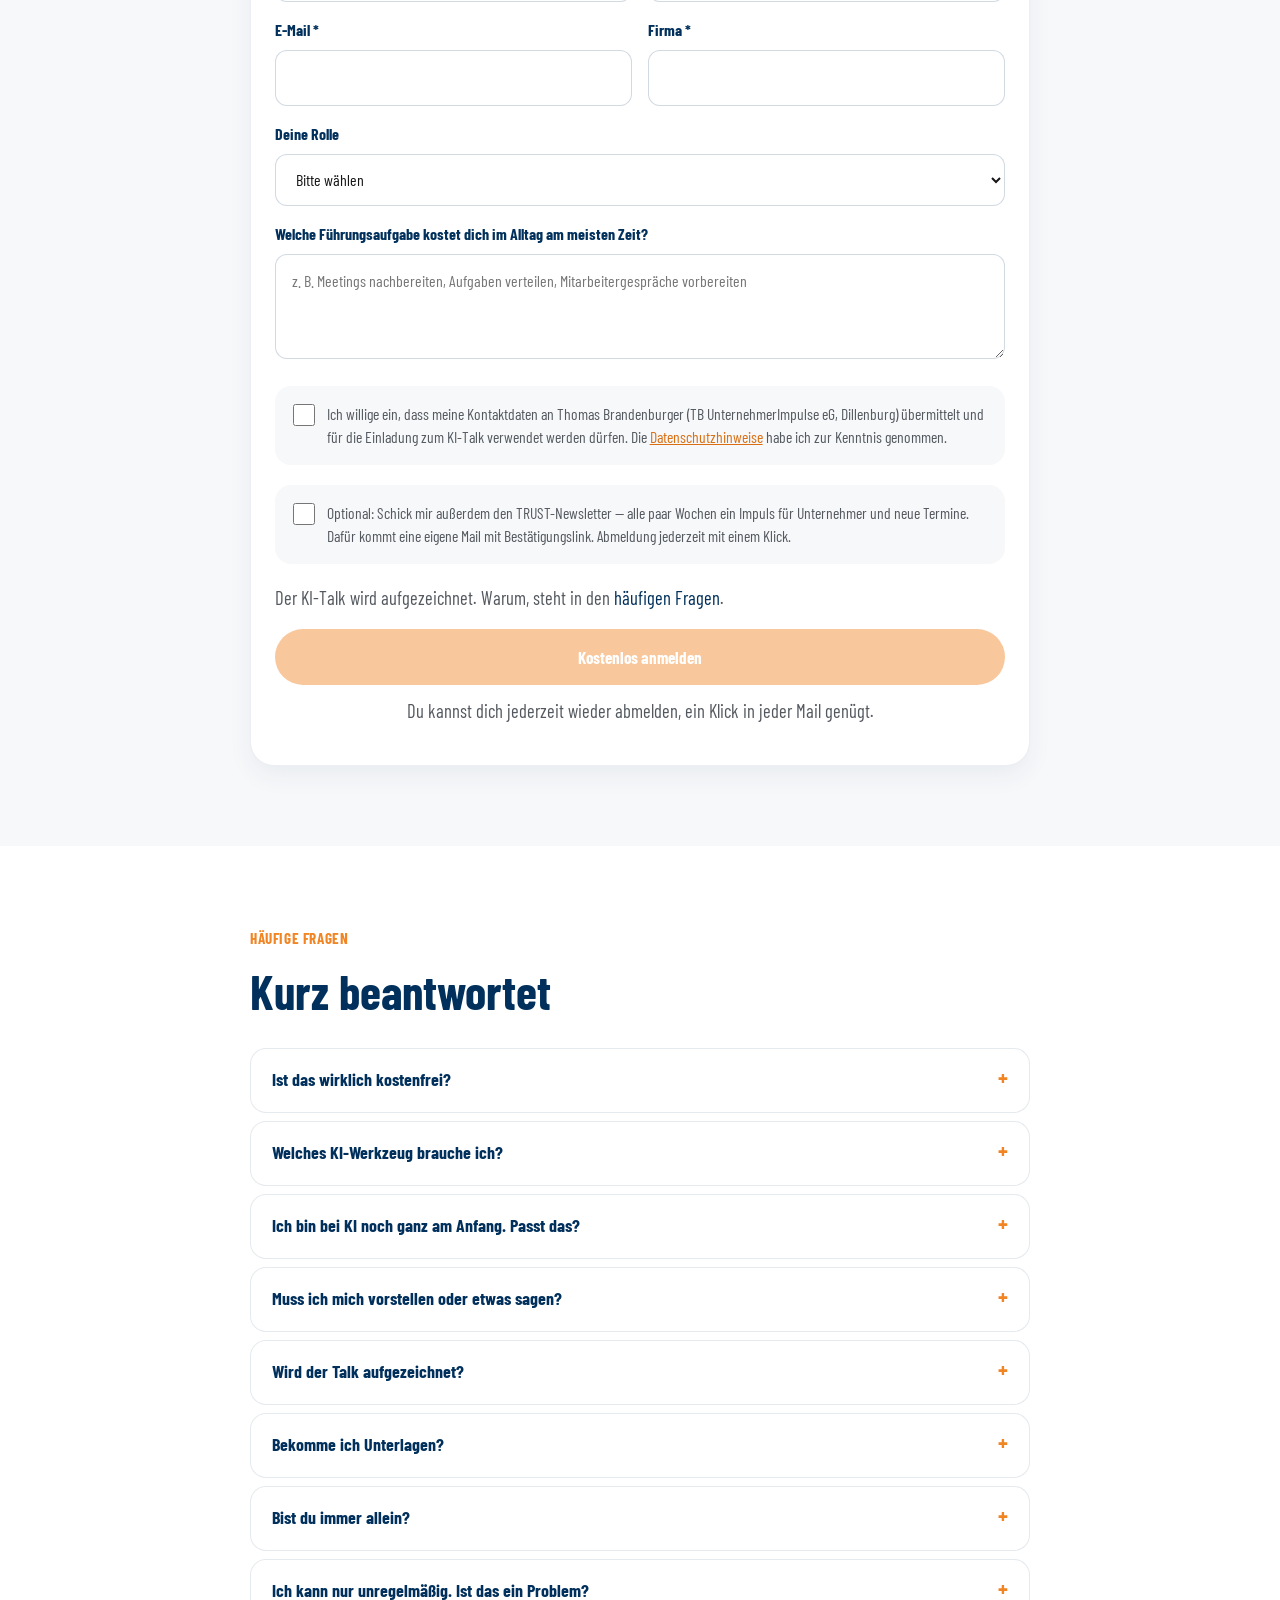
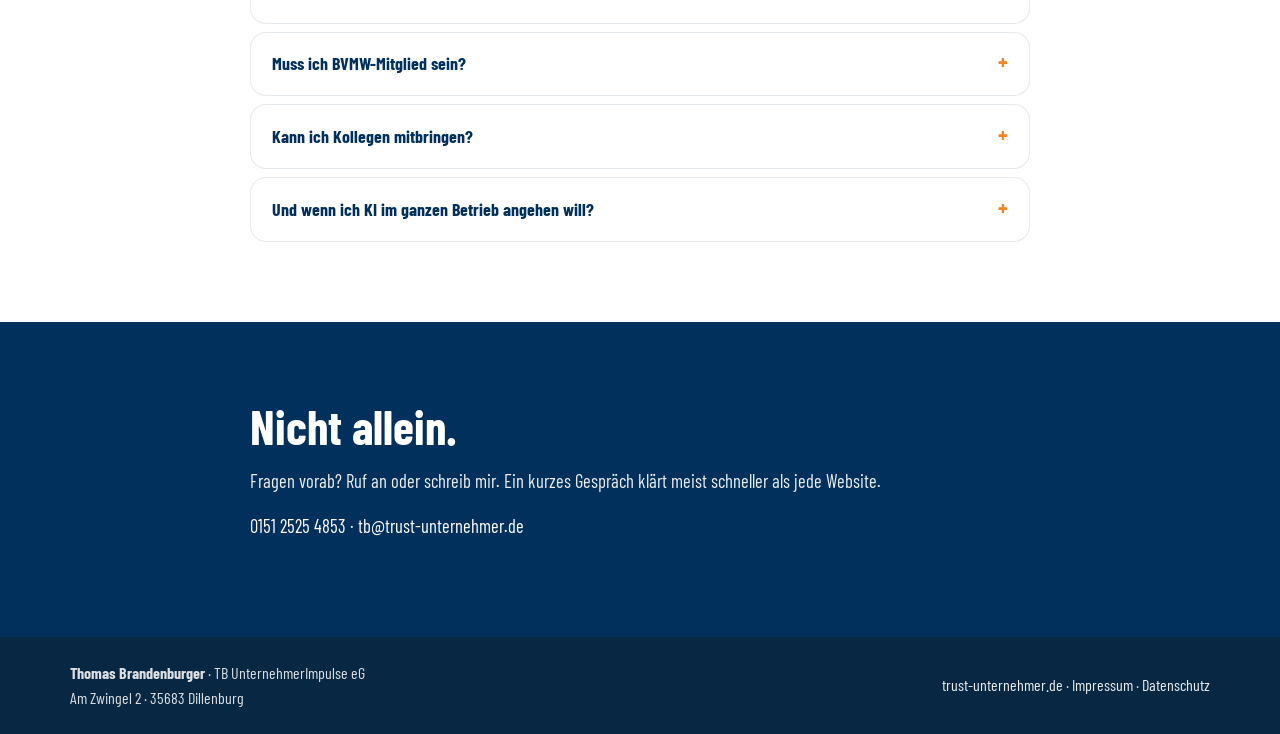
==== commit 616bafa7: "Landingpage v2: Führungsaufgabe des Monats, Zielgruppe geschärft, Aufzeichnung und Workbook" ====
--- a/index.html
+++ b/index.html
@@ -3,12 +3,12 @@
 <head>
 <meta charset="UTF-8">
 <meta name="viewport" content="width=device-width, initial-scale=1.0">
-<title>TRUST KI-Talk | Was von KI für dich und deinen Betrieb übrig bleibt</title>
-<meta name="description" content="Jeden zweiten Freitag im Monat, 8:30 bis 9:30 Uhr, online und kostenfrei. KI, gefiltert auf das, was im Mittelstand tatsächlich trägt — an realen Fällen gezeigt. Mit Thomas Brandenburger.">
+<title>TRUST KI-Talk für Unternehmer und Führungskräfte | Weniger Kleinkram. Mehr Zeit zum Führen.</title>
+<meta name="description" content="Der KI-Talk für Unternehmer und Führungskräfte. Am zweiten Freitag im Monat, 8:30 bis 9:30 Uhr, online und kostenfrei: eine Führungsaufgabe, ein Prompt zum Ausprobieren, deine Fragen. Wie KI die Detailarbeit guter Führung abnimmt. Mit Thomas Brandenburger.">
 <meta name="robots" content="index, follow">
 
-<meta property="og:title" content="TRUST KI-Talk">
-<meta property="og:description" content="Eine Stunde im Monat: KI, sortiert nach dem, was bei dir am Schreibtisch und im Betrieb funktioniert. Kostenfrei.">
+<meta property="og:title" content="TRUST KI-Talk für Unternehmer und Führungskräfte – Weniger Kleinkram. Mehr Zeit zum Führen.">
+<meta property="og:description" content="Für Unternehmer und Führungskräfte mit Team. Eine Stunde im Monat: Wie du mit KI Führungsaufgaben erledigst, für die im Tagesgeschäft sonst keine Zeit bleibt. Kostenfrei.">
 <meta property="og:type" content="website">
 <meta property="og:locale" content="de_DE">
 
@@ -44,11 +44,11 @@
 <section class="hero">
   <div class="container hero-grid">
     <div>
-      <span class="eyebrow">TRUST KI-Talk</span>
-      <h1>Was von KI für dich und deinen Betrieb übrig bleibt.</h1>
+      <span class="eyebrow">Der KI-Talk für Unternehmer und Führungskräfte</span>
+      <h1>Weniger Kleinkram. Mehr Zeit zum Führen.</h1>
       <p class="hero-text">
-        Eine Stunde im Monat. Ich lese, teste und ordne ein. Du bekommst das, was für deinen
-        eigenen Schreibtisch und für deinen Betrieb wirklich wichtig ist.
+        Eine Stunde im Monat für alle, die ein Team führen: eine Führungsaufgabe aus deinem
+        Alltag, ein Prompt zum direkten Ausprobieren und Zeit für deine Fragen.
       </p>
       <ul class="hero-highlights">
         <li>60 Minuten, 8:30 bis 9:30 Uhr</li>
@@ -61,7 +61,7 @@
       </div>
       <div class="hero-note">
         <strong>Kein Webinar mit Verkauf am Ende.</strong>
-        Ich zeige, was ich weiß, und beantworte deine Fragen. Wenn du danach mehr willst,
+        Ich zeige, wie ich es mache, und beantworte deine Fragen. Wenn du danach mehr willst,
         finden wir zusammen.
       </div>
     </div>
@@ -71,11 +71,11 @@
       <ul>
         <li><strong>Wann</strong><br>Zweiter Freitag im Monat, 8:30 bis 9:30 Uhr</li>
         <li><strong>Wo</strong><br>Online, Zugangslink kommt per Mail</li>
-        <li><strong>Für wen</strong><br>Inhaber, Geschäftsführer und Führungskräfte in Betrieben mit eigener Leistung</li>
+        <li><strong>Für wen</strong><br>Unternehmer, Geschäftsführer und Führungskräfte in Betrieben mit Team, nicht für Solo-Selbstständige</li>
         <li><strong>Investition</strong><br>Keine. Nur deine Zeit.</li>
       </ul>
       <div class="hero-card-meta">
-        Nächster Termin: <strong>Freitag, 9. Oktober 2026</strong> — die erste Ausgabe.<br>
+        Nächster Termin: <strong>Freitag, 9. Oktober 2026 – „Delegieren, ohne dass es wieder bei dir landet“.</strong><br>
         Anmeldung nötig, damit du den Zugangslink bekommst.
       </div>
     </aside>
@@ -85,45 +85,52 @@
 <section class="section">
   <div class="container section-intro">
     <span class="section-tag">Warum es diesen Talk gibt</span>
-    <h2>Was in einem Betrieb funktioniert, ist etwas anderes.</h2>
-    <p>
-      Ein Freiberufler kann mit KI erstaunlich viel machen — allein, ohne Abstimmung, ohne
-      gewachsene Abläufe. In einem Betrieb mit 40 Mitarbeitenden sieht das anders aus. Da hängen
-      Prozesse, Zuständigkeiten und Menschen daran, und ein großer Teil dessen, was im Netz
-      gefeiert wird, scheitert genau daran.
-    </p>
-    <p>
-      Ich arbeite jede Woche intensiv mit KI: im eigenen Unternehmen, in den Betrieben, die ich
-      begleite, und im Austausch mit Leuten, die den ganzen Tag nichts anderes tun. Was ich dort
-      sehe, teste ich — und übersetze es in die Welt eines mittelständischen Betriebs. Im Talk
-      bekommst du das Ergebnis dieser Übersetzung. Mit dem, was funktioniert hat, und mit dem, was
-      ich wieder verworfen habe.
-    </p>
-    <p>
-      Dabei geht es um zwei Ebenen. Um dich selbst: Vorbereitung, Auswertung, Schriftverkehr,
-      Entscheidungen — vieles wirkt zuerst an deinem eigenen Schreibtisch. Und um den Betrieb:
-      Abläufe, in denen KI mehr bringt als ein neues Werkzeug in der Werkzeugkiste.
-    </p>
-    <p>
-      Ich bin kein KI-Berater, der nebenbei Strategie macht. Ich bin Diplom-Ingenieur, seit über
-      40 Jahren im Mittelstand und zertifizierter Strategie-Entwickler — KI ist für mich ein
-      Werkzeug, kein Selbstzweck. Als vom TÜV Rheinland geprüfter Manager für angewandte
+    <h2>Gute Führung scheitert selten am Wissen. Sondern am Aufwand.</h2>
+    <p>
+      Klare Ziele vereinbaren. Sauber delegieren. Meetings vorbereiten, die etwas ergeben.
+      Gespräche führen, die Mitarbeiter wirklich weiterbringen. Jede Führungskraft weiß, dass
+      das wichtig ist.
+    </p>
+    <p>
+      Und jede kennt das Problem: Es ist Detailarbeit. Es kostet Zeit, die im Tagesgeschäft nicht
+      da ist. Also bleibt es liegen, oder man fängt gar nicht erst an. Der Betrieb läuft trotzdem,
+      aber er bleibt unter seinen Möglichkeiten.
+    </p>
+    <p>
+      Genau hier ist KI stark. Nicht als Ersatz für Führung, sondern für die Vorarbeit: den ersten
+      Entwurf, die Struktur, die Checkliste, die kritische Rückfrage. Die Vorarbeit wird kurz. Das
+      Führen bleibt bei dir.
+    </p>
+    <p>
+      Im KI-Talk nehme ich mir jeden Monat eine Führungsaufgabe vor und zeige am geteilten
+      Bildschirm, wie ich sie mit KI erledige. Mit dem Prompt, den du direkt selbst ausprobierst.
+    </p>
+
+    <h3 style="margin:2rem 0 0.75rem;font-size:1.4rem;color:var(--color-navy)">Für Unternehmer mit Team, nicht für Einzelkämpfer</h3>
+    <p>
+      Ein Freiberufler kann mit KI erstaunlich viel machen: allein, ohne Abstimmung. Wer
+      Verantwortung für ein Team trägt, hat andere Aufgaben: Aufträge vergeben, Ziele abstimmen,
+      Menschen entwickeln. Genau darum geht es hier.
+    </p>
+
+    <h3 style="margin:2rem 0 0.75rem;font-size:1.4rem;color:var(--color-navy)">Wer den Talk macht</h3>
+    <p>
+      Ich bin Diplom-Ingenieur und seit über 40 Jahren im Mittelstand, viele davon in
+      Führungsverantwortung. Als vom TÜV Rheinland geprüfter Manager für angewandte
       KI-Transformation und autorisierter INQA-Coach
-      <a href="https://inqa.trust-unternehmer.de" style="text-decoration: underline;">begleite ich aktuell mehrere Betriebe</a>
-      über sechs Monate dabei, KI verbindlich in ihre Abläufe zu bringen: mit klaren Leitlinien,
-      priorisierten Anwendungsfällen und Mitarbeitenden, die selbst mitbauen. Ein großer Teil
-      dessen, was ich im Talk zeige, kommt aus genau dieser Arbeit.
+      <a href="https://inqa.trust-unternehmer.de" style="text-decoration: underline;">begleite ich Betriebe</a>
+      dabei, KI verbindlich in ihre Abläufe zu bringen. Ich arbeite jeden Tag mit KI, und ich
+      zeige im Talk nur, was ich selbst nutze.
     </p>
 
     <div class="card-grid three" style="margin-top:2rem">
       <div class="info-card">
         <h3>Was du bekommst</h3>
         <ul>
-          <li>Anwendungsfälle aus Unternehmen, mit dem Weg dorthin</li>
-          <li>Ansätze für deine eigene Arbeit als Verantwortlicher</li>
-          <li>Werkzeuge, die ich selbst nutze — wenn sie es wert sind</li>
-          <li>Einordnung dessen, was gerade passiert, und ein Blick nach vorn</li>
+          <li>Eine Führungsaufgabe pro Monat, gezeigt an einem echten Beispiel</li>
+          <li>Den Prompt des Monats zum direkten Ausprobieren</li>
           <li>Antworten auf deine konkreten Fragen</li>
+          <li>Nach jedem Termin ein Workbook mit den Inhalten, dem Prompt und Vorlagen</li>
         </ul>
       </div>
       <div class="info-card">
@@ -131,17 +138,16 @@
         <ul>
           <li>Keine Grundlagenschulung</li>
           <li>Keine Tool-Liste zum Abhaken</li>
-          <li>Keine Tipps, die nur für Einzelkämpfer funktionieren</li>
+          <li>Keine Theorie-Vorträge über Führung</li>
           <li>Keinen Verkaufsblock am Ende</li>
-          <li>Keine Aufzeichnung, es lebt vom Gespräch</li>
         </ul>
       </div>
       <div class="info-card">
         <h3>Was du mitbringst</h3>
         <ul>
           <li>Eine Stunde ungestört</li>
+          <li>Ein KI-Werkzeug im Browser (ChatGPT, Copilot o. ä.). Wer keins hat, schaut einfach zu</li>
           <li>Eine Frage aus deinem Alltag</li>
-          <li>Kein Vorwissen</li>
         </ul>
       </div>
     </div>
@@ -151,56 +157,39 @@
 <section class="section section-alt">
   <div class="container">
     <span class="section-tag">Der Rahmen</span>
-    <h2>Was in der Stunde passiert</h2>
+    <h2>Drei Teile, jedes Mal</h2>
     <p class="section-intro">
-      Kein festes Programm und keine Stoppuhr. Was drankommt, richtet sich danach, was im Monat
-      davor tatsächlich passiert ist. Der Rahmen ist immer derselbe.
-    </p>
-
-    <div class="card-grid two" style="margin-top:2rem">
+      Der Rahmen bleibt gleich, damit du weißt, was dich erwartet. Das Thema wechselt jeden Monat.
+    </p>
+
+    <div class="card-grid three" style="margin-top:2rem">
       <div class="info-card">
-        <h3>Anwendungsfälle aus Unternehmen</h3>
-        <p>
-          Was seit dem letzten Mal wirklich gebaut wurde. Mal ein Fall, mal fünf. Auch die, bei
-          denen das Ergebnis war, dass es sich nicht lohnt.
+        <h3>1 · Die Führungsaufgabe des Monats</h3>
+        <p>
+          Kurz und ohne Theorie-Vortrag: worauf es bei der Aufgabe ankommt. Dann zeige ich live,
+          wie KI dir die Vorarbeit abnimmt, vom leeren Blatt zum brauchbaren Ergebnis.
         </p>
       </div>
       <div class="info-card">
-        <h3>Wie man an einen Fall herangeht</h3>
-        <p>
-          Der Teil, der bleibt, auch wenn der gezeigte Fall nicht deiner ist. Woran du erkennst,
-          ob eine Aufgabe für KI taugt, wie du sie zuschneidest und wo du anfängst.
+        <h3>2 · Der Prompt des Monats</h3>
+        <p>
+          Ein Prompt, den wir gemeinsam ausprobieren, an deinem eigenen Fall. Du nimmst ihn mit
+          und nutzt ihn am Montag.
         </p>
       </div>
       <div class="info-card">
-        <h3>Für deinen eigenen Schreibtisch</h3>
-        <p>
-          Vieles wirkt zuerst in deinem eigenen Verantwortungsbereich, bevor es den Betrieb
-          erreicht. Auch das kommt vor.
-        </p>
-      </div>
-      <div class="info-card">
-        <h3>Werkzeuge, wenn es sich lohnt</h3>
-        <p>
-          Gibt es etwas Neues, das wirklich etwas taugt, zeige ich es am geteilten Bildschirm.
-          Gibt es nichts, lasse ich es weg.
-        </p>
-      </div>
-      <div class="info-card">
-        <h3>Einordnung und Ausblick</h3>
-        <p>
-          Was von den Meldungen des Monats für einen Mittelständler Bedeutung hat — und was in
-          den kommenden Monaten wichtig wird.
-        </p>
-      </div>
-      <div class="info-card">
-        <h3>Deine Fragen</h3>
-        <p>
-          <strong>Immer dabei.</strong> Der einzige feste Punkt der Stunde. Fragen und
-          Erfahrungsaustausch gehören dazu, jedes Mal. Bring eine Aufgabe aus deinem Alltag mit.
-        </p>
-      </div>
-    </div>
+        <h3>3 · Deine Fragen</h3>
+        <p>
+          <strong>Immer dabei.</strong> Fragen, Erfahrungen, Einwände, per Mikrofon oder im Chat.
+          Bring eine Aufgabe aus deinem Alltag mit.
+        </p>
+      </div>
+    </div>
+
+    <p class="small-note" style="margin-top:1rem">
+      <strong>Nach dem Termin:</strong> Alle Angemeldeten bekommen das Workbook zum Thema, mit
+      Zusammenfassung, Prompt und Vorlagen. Auch wenn du an dem Tag nicht dabei sein konntest.
+    </p>
   </div>
 </section>
 
@@ -217,6 +206,7 @@
       <div class="event">
         <div class="event-main">
           <span class="event-date">Freitag, 9. Oktober 2026</span>
+          <span class="event-meta"><strong>Delegieren, ohne dass es wieder bei dir landet</strong></span>
           <span class="event-meta">8:30 bis 9:30 Uhr · Online</span>
         </div>
         <a href="#anmeldung" class="btn btn-outline">Anmelden</a>
@@ -224,6 +214,7 @@
       <div class="event">
         <div class="event-main">
           <span class="event-date">Freitag, 13. November 2026</span>
+          <span class="event-meta"><strong>Meetings, die etwas ergeben</strong></span>
           <span class="event-meta">8:30 bis 9:30 Uhr · Online</span>
         </div>
         <a href="#anmeldung" class="btn btn-outline">Anmelden</a>
@@ -231,6 +222,7 @@
       <div class="event">
         <div class="event-main">
           <span class="event-date">Freitag, 11. Dezember 2026</span>
+          <span class="event-meta"><strong>Was du 2027 nicht mehr tun solltest</strong></span>
           <span class="event-meta">8:30 bis 9:30 Uhr · Online</span>
         </div>
         <a href="#anmeldung" class="btn btn-outline">Anmelden</a>
@@ -238,6 +230,7 @@
       <div class="event">
         <div class="event-main">
           <span class="event-date">Freitag, 15. Januar 2027</span>
+          <span class="event-meta">Thema folgt</span>
           <span class="event-meta">8:30 bis 9:30 Uhr · Online · ausnahmsweise dritter Freitag, wegen der Winterferien</span>
         </div>
         <a href="#anmeldung" class="btn btn-outline">Anmelden</a>
@@ -245,6 +238,7 @@
       <div class="event">
         <div class="event-main">
           <span class="event-date">Freitag, 12. Februar 2027</span>
+          <span class="event-meta">Thema folgt</span>
           <span class="event-meta">8:30 bis 9:30 Uhr · Online</span>
         </div>
         <a href="#anmeldung" class="btn btn-outline">Anmelden</a>
@@ -252,6 +246,7 @@
       <div class="event">
         <div class="event-main">
           <span class="event-date">Freitag, 12. März 2027</span>
+          <span class="event-meta">Thema folgt</span>
           <span class="event-meta">8:30 bis 9:30 Uhr · Online</span>
         </div>
         <a href="#anmeldung" class="btn btn-outline">Anmelden</a>
@@ -362,8 +357,8 @@
         </div>
 
         <div class="form-field">
-          <label for="thema">Hast du eine Frage, die drankommen soll?</label>
-          <textarea id="thema" name="thema" rows="3" placeholder="Optional. Ich versuche, sie im Talk aufzugreifen."></textarea>
+          <label for="thema">Welche Führungsaufgabe kostet dich im Alltag am meisten Zeit?</label>
+          <textarea id="thema" name="thema" rows="3" placeholder="z. B. Meetings nachbereiten, Aufgaben verteilen, Mitarbeitergespräche vorbereiten"></textarea>
         </div>
 
         <div class="consent">
@@ -386,6 +381,10 @@
           </label>
         </div>
 
+        <p class="small-note" style="margin-bottom:0.75rem">
+          Der KI-Talk wird aufgezeichnet. Warum, steht in den <a href="#faq">häufigen Fragen</a>.
+        </p>
+
         <button type="submit" id="submit" class="btn btn-primary btn-large btn-block" disabled>
           Kostenlos anmelden
         </button>
@@ -401,7 +400,7 @@
   </div>
 </section>
 
-<section class="section">
+<section class="section" id="faq">
   <div class="container narrow">
     <span class="section-tag">Häufige Fragen</span>
     <h2>Kurz beantwortet</h2>
@@ -415,10 +414,42 @@
         </p>
       </details>
       <details>
+        <summary>Welches KI-Werkzeug brauche ich?</summary>
+        <p>
+          Eins, das du im Browser öffnen kannst: ChatGPT, Microsoft Copilot, Gemini, Claude oder das
+          Werkzeug, das dein Betrieb freigegeben hat. Die kostenlosen Versionen reichen. Wichtig: Gib
+          keine vertraulichen Daten oder Namen von Mitarbeitern in öffentliche Werkzeuge ein. Wie das
+          sauber geht, ist im Talk immer wieder Thema.
+        </p>
+      </details>
+      <details>
+        <summary>Ich bin bei KI noch ganz am Anfang. Passt das?</summary>
+        <p>
+          Ja. Es gibt keine Grundlagenschulung, aber ich erkläre, was ich zeige. Du musst nichts können
+          außer eine Frage in ein Textfeld zu tippen.
+        </p>
+      </details>
+      <details>
         <summary>Muss ich mich vorstellen oder etwas sagen?</summary>
         <p>
-          Nein. Kamera aus und nur zuhören ist völlig in Ordnung. Wer eine Frage hat, stellt sie —
-          per Mikrofon oder im Chat.
+          Nein. Kamera aus und nur zuhören ist völlig in Ordnung. Wer eine Frage hat, stellt sie per
+          Mikrofon oder im Chat.
+        </p>
+      </details>
+      <details>
+        <summary>Wird der Talk aufgezeichnet?</summary>
+        <p>
+          Ja. Ich nutze die Aufzeichnung, um die Fragen auszuwerten und die nächsten Themen daraus
+          abzuleiten. Die Aufzeichnung wird nicht öffentlich gestellt. Du wirst zu Beginn darauf
+          hingewiesen und entscheidest selbst, ob du Kamera und Mikrofon einschaltest. Fragen kannst
+          du auch nur im Chat stellen.
+        </p>
+      </details>
+      <details>
+        <summary>Bekomme ich Unterlagen?</summary>
+        <p>
+          Ja. Nach jedem Termin bekommen alle Angemeldeten ein Workbook mit den Inhalten, dem Prompt
+          des Monats und Vorlagen.
         </p>
       </details>
       <details>
@@ -429,25 +460,10 @@
         </p>
       </details>
       <details>
-        <summary>Ich bin bei KI noch ganz am Anfang. Passt das?</summary>
-        <p>
-          Ja. Es gibt keine Grundlagenschulung, aber ich erkläre, was ich zeige. Wer schon länger
-          dabei ist, bekommt trotzdem etwas mit — die Frage ist nie das Werkzeug, sondern die
-          Anwendung im Betrieb.
-        </p>
-      </details>
-      <details>
-        <summary>Gibt es eine Aufzeichnung?</summary>
-        <p>
-          Nein, bewusst nicht. Im Talk werden reale Fälle aus Unternehmen besprochen, und der
-          Austausch lebt davon, dass keine Kamera mitläuft. Wer dabei sein will, ist live dabei.
-        </p>
-      </details>
-      <details>
         <summary>Ich kann nur unregelmäßig. Ist das ein Problem?</summary>
         <p>
           Überhaupt nicht. Jeder Termin steht für sich. Melde dich für alle an, dann bekommst du die
-          Einladung und entscheidest jeden Monat neu.
+          Einladung und das Workbook und entscheidest jeden Monat neu.
         </p>
       </details>
       <details>
@@ -465,12 +481,12 @@
         </p>
       </details>
       <details>
-        <summary>Und wenn ich das im eigenen Betrieb angehen will?</summary>
+        <summary>Und wenn ich KI im ganzen Betrieb angehen will?</summary>
         <p>
           Dafür gibt es ein eigenes Format: ein gefördertes Sechs-Monats-Projekt, in dem KI mit
-          deinen Mitarbeitenden verbindlich in die Abläufe kommt. Das ist aber nicht das Thema des
-          Talks — <a href="https://inqa.trust-unternehmer.de" style="text-decoration: underline;">hier steht alles dazu</a>. Im Talk
-          selbst kommt kein Verkaufsblock.
+          deinen Mitarbeitern verbindlich in die Abläufe kommt. Das ist aber nicht das Thema des
+          Talks, <a href="https://inqa.trust-unternehmer.de" style="text-decoration: underline;">hier steht alles dazu</a>. Im Talk
+          selbst gibt es keinen Verkaufsblock.
         </p>
       </details>
     </div>
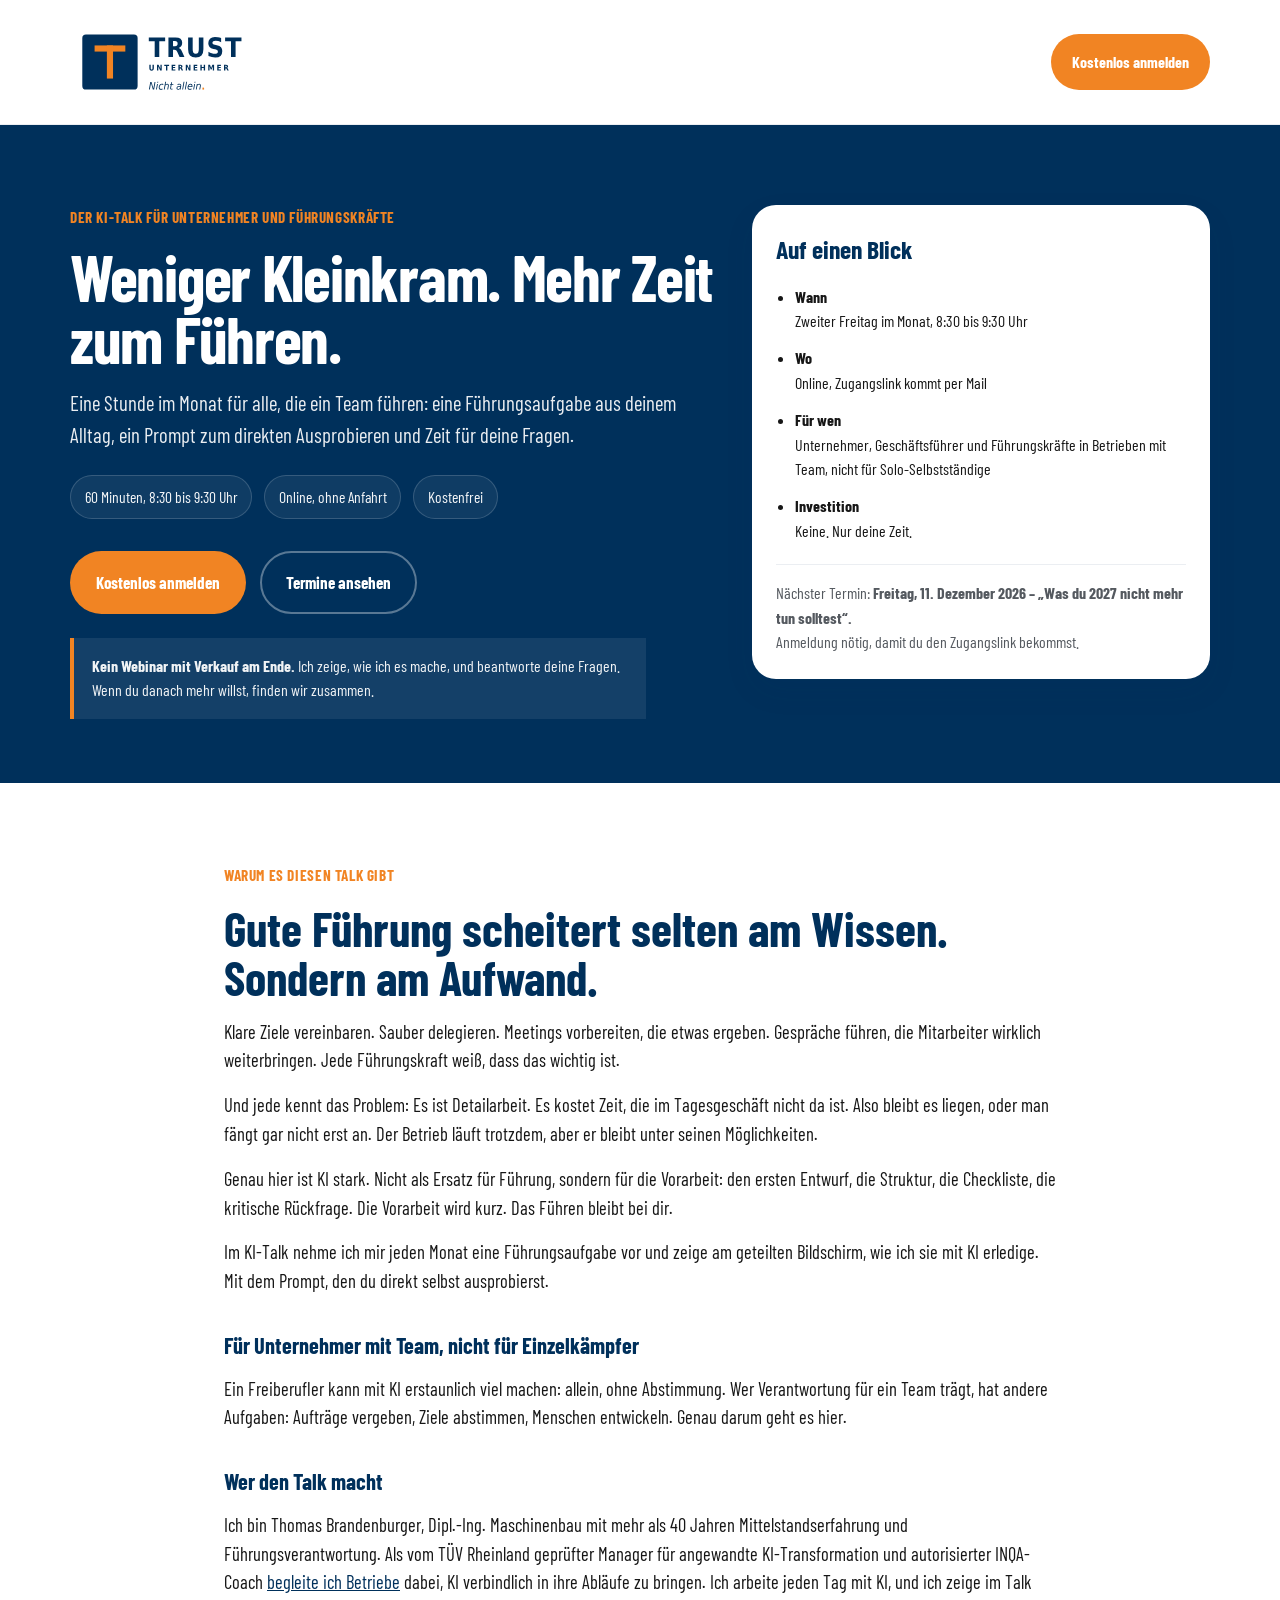
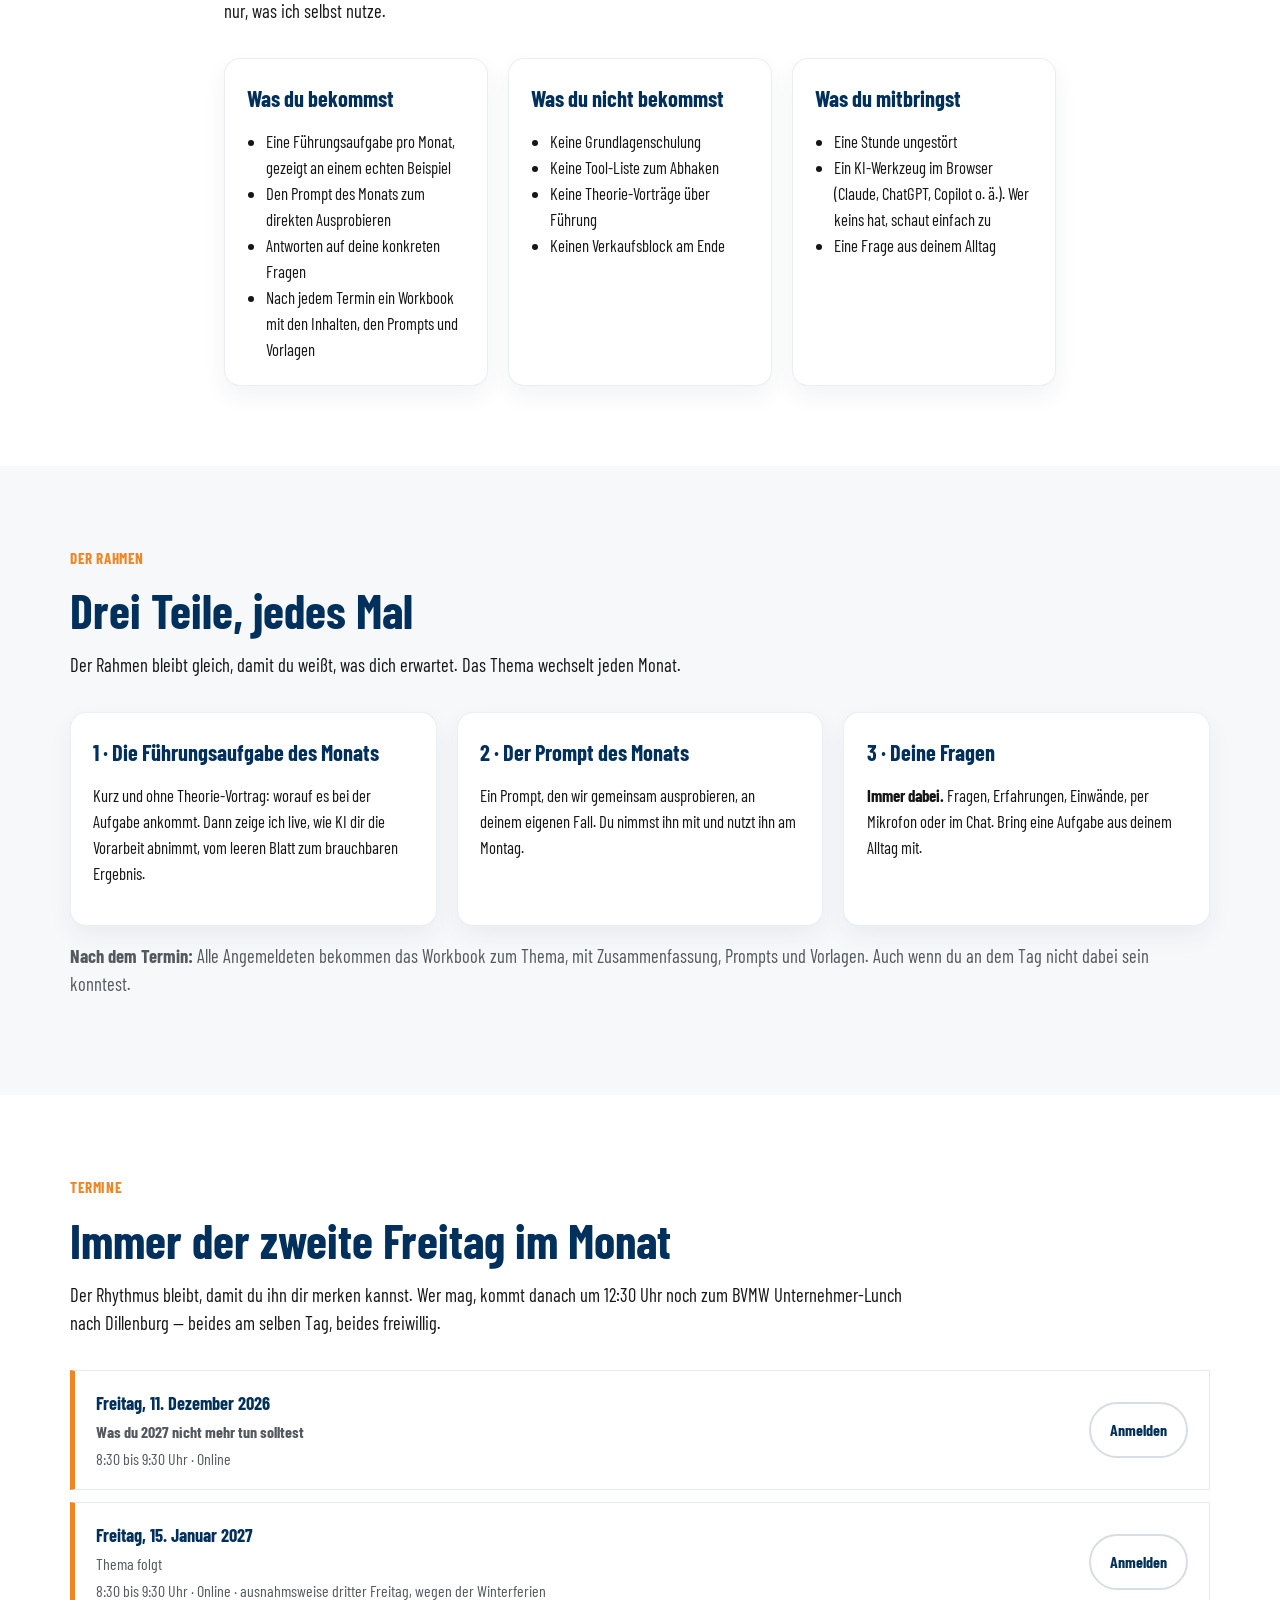
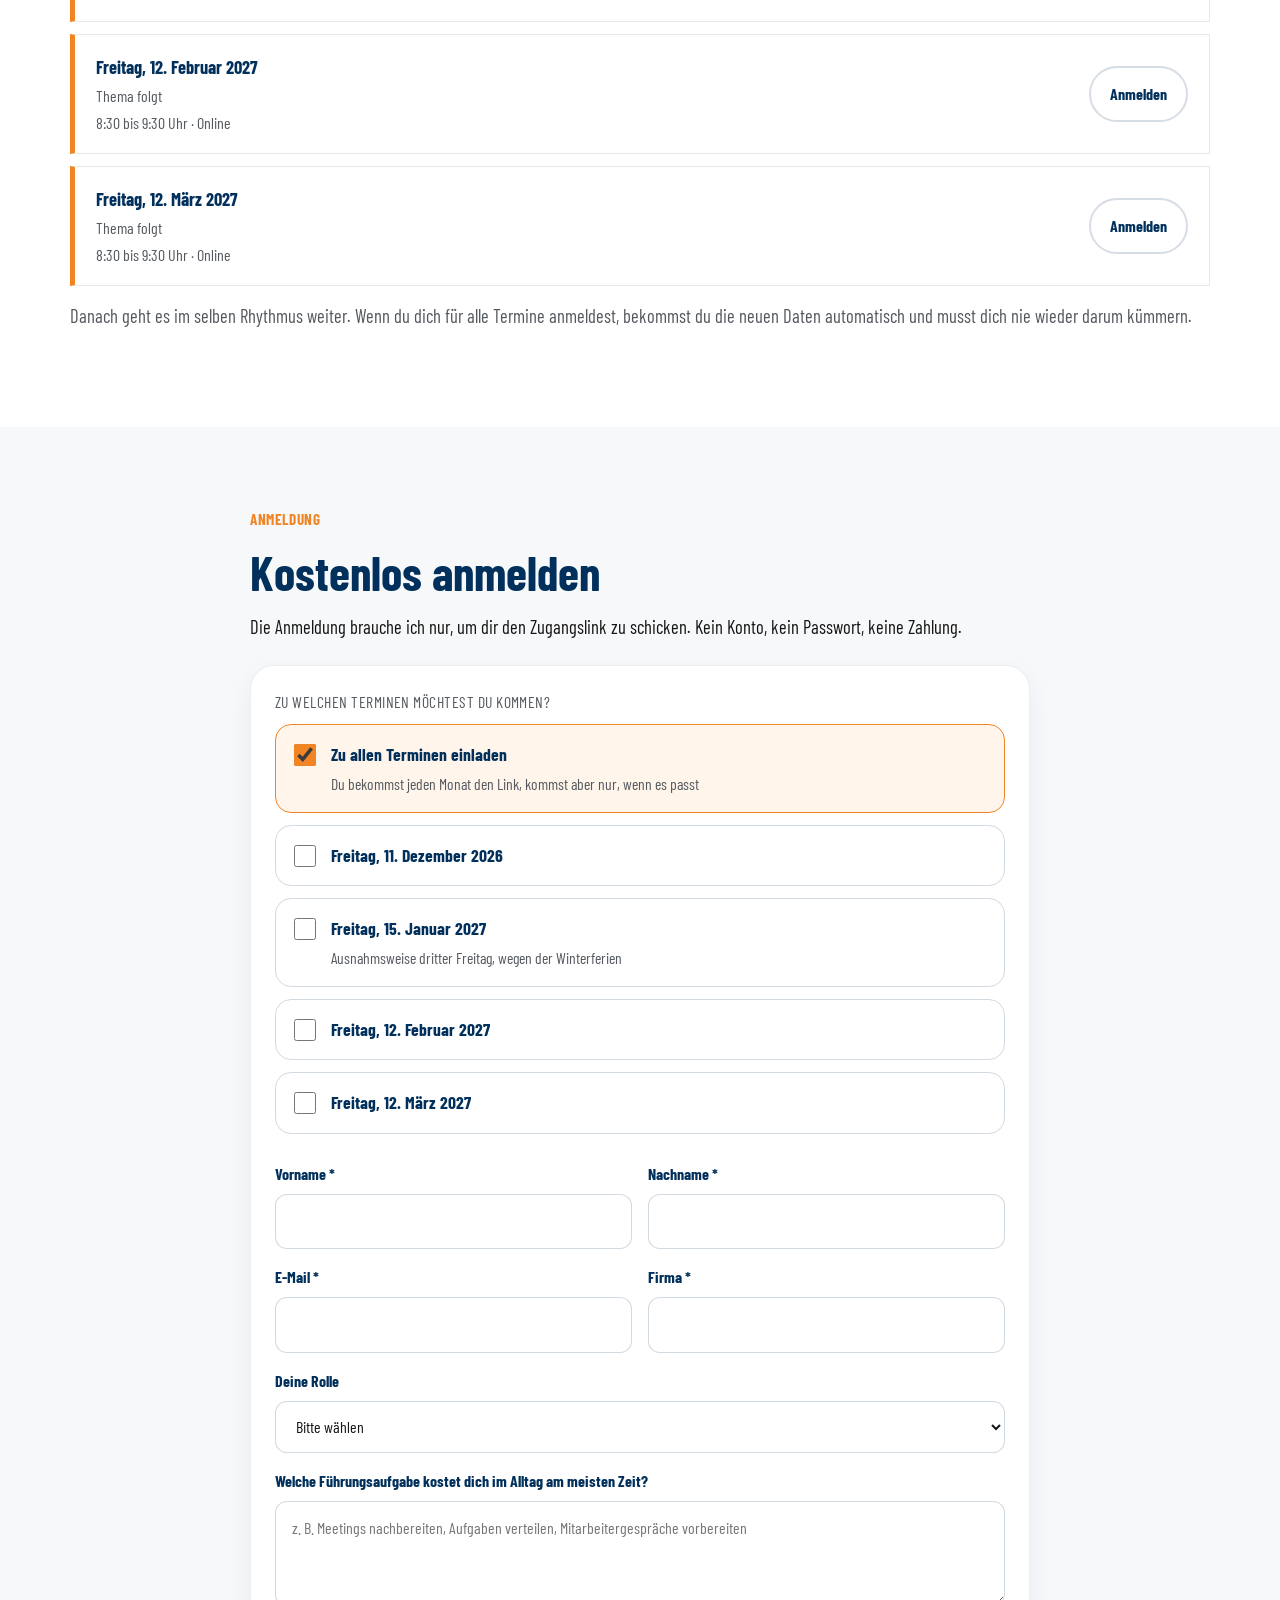
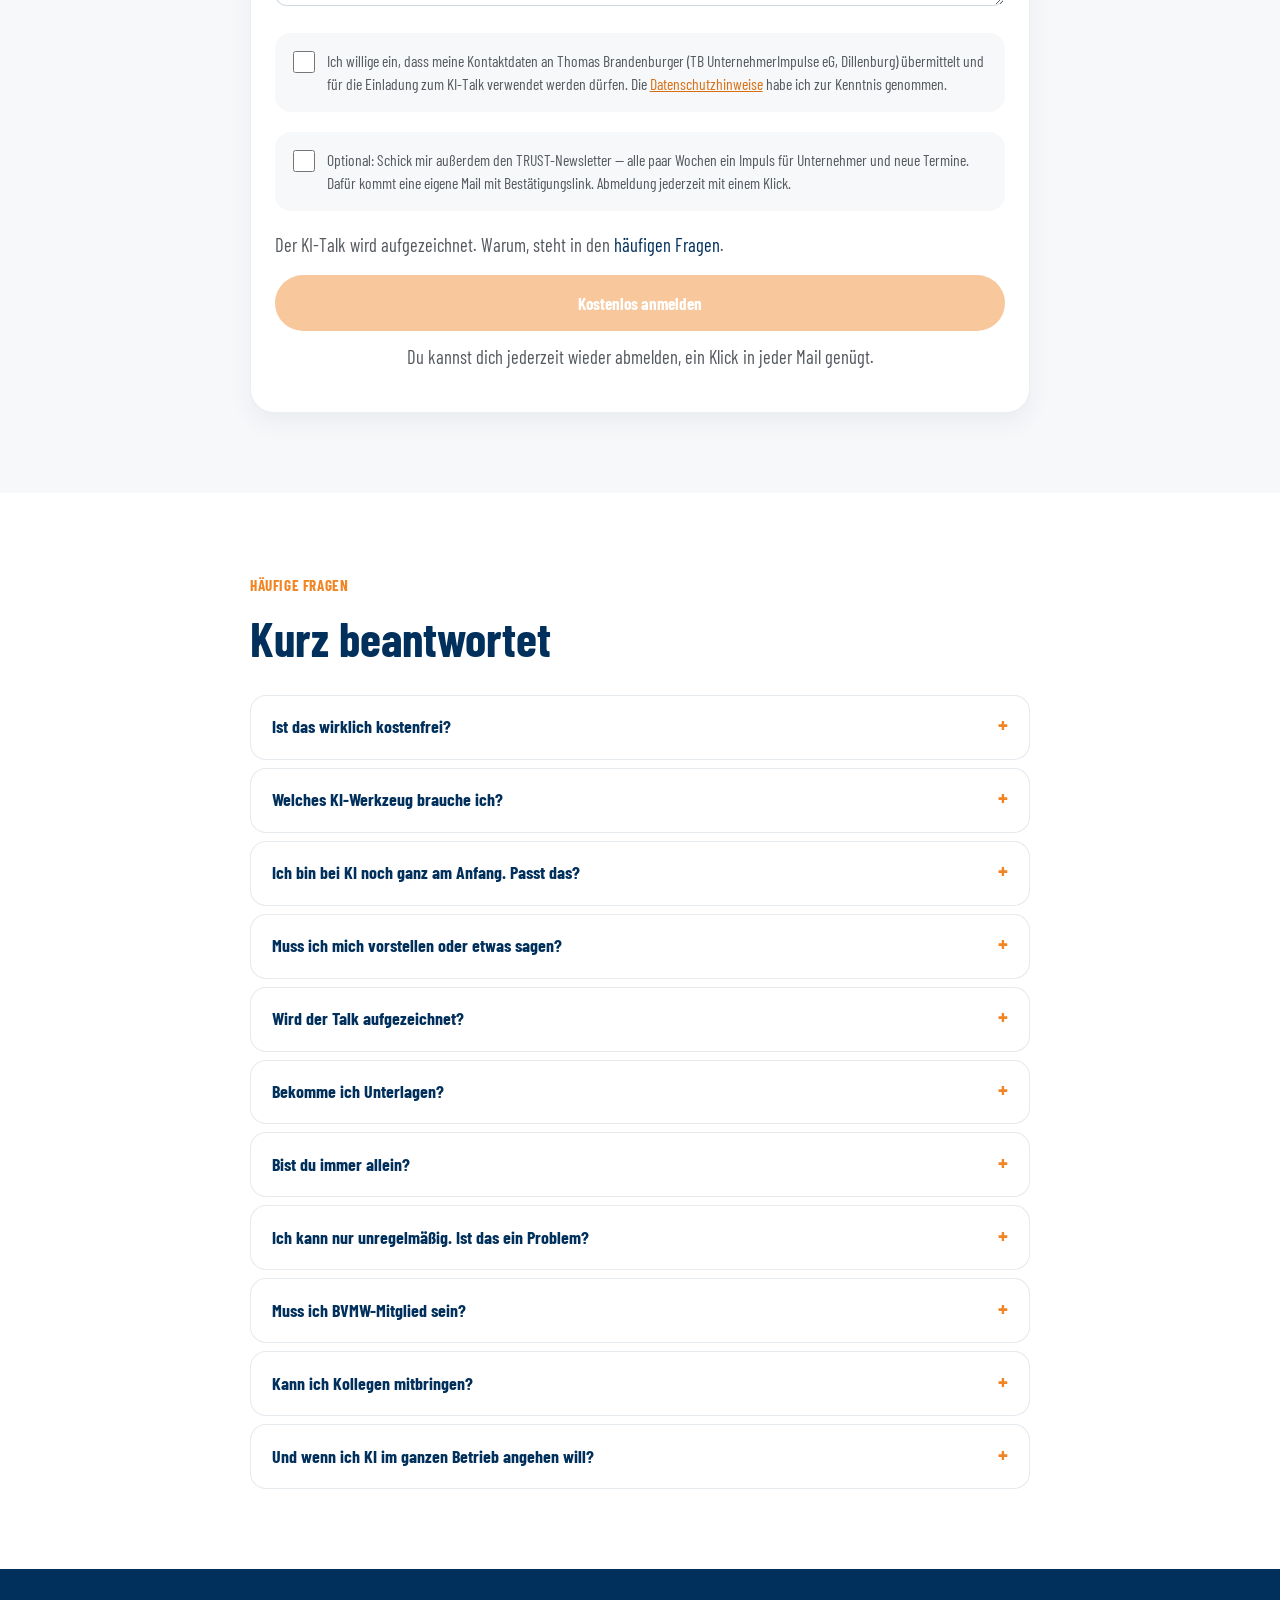
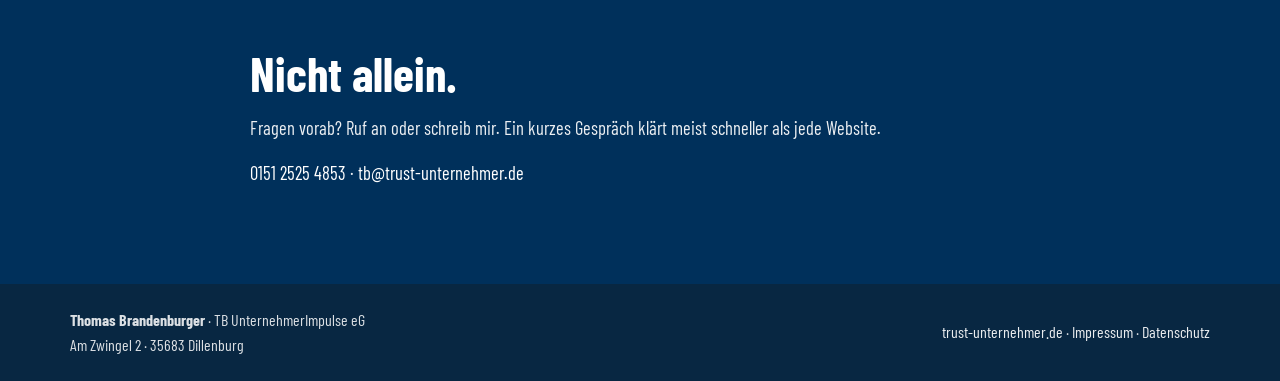
==== commit d9bb78f7: "Landingpage v2: Name im Autorenblock, Weiterempfehlung nach Anmeldung, Termine blenden sich selbst a" ====
--- a/index.html
+++ b/index.html
@@ -75,7 +75,7 @@
         <li><strong>Investition</strong><br>Keine. Nur deine Zeit.</li>
       </ul>
       <div class="hero-card-meta">
-        Nächster Termin: <strong>Freitag, 9. Oktober 2026 – „Delegieren, ohne dass es wieder bei dir landet“.</strong><br>
+        Nächster Termin: <strong id="naechster-termin">Freitag, 9. Oktober 2026 – „Delegieren, ohne dass es wieder bei dir landet“.</strong><br>
         Anmeldung nötig, damit du den Zugangslink bekommst.
       </div>
     </aside>
@@ -115,8 +115,8 @@
 
     <h3 style="margin:2rem 0 0.75rem;font-size:1.4rem;color:var(--color-navy)">Wer den Talk macht</h3>
     <p>
-      Ich bin Diplom-Ingenieur und seit über 40 Jahren im Mittelstand, viele davon in
-      Führungsverantwortung. Als vom TÜV Rheinland geprüfter Manager für angewandte
+      Ich bin Thomas Brandenburger, Dipl.-Ing. Maschinenbau mit mehr als 40 Jahren
+      Mittelstandserfahrung und Führungsverantwortung. Als vom TÜV Rheinland geprüfter Manager für angewandte
       KI-Transformation und autorisierter INQA-Coach
       <a href="https://inqa.trust-unternehmer.de" style="text-decoration: underline;">begleite ich Betriebe</a>
       dabei, KI verbindlich in ihre Abläufe zu bringen. Ich arbeite jeden Tag mit KI, und ich
@@ -130,7 +130,7 @@
           <li>Eine Führungsaufgabe pro Monat, gezeigt an einem echten Beispiel</li>
           <li>Den Prompt des Monats zum direkten Ausprobieren</li>
           <li>Antworten auf deine konkreten Fragen</li>
-          <li>Nach jedem Termin ein Workbook mit den Inhalten, dem Prompt und Vorlagen</li>
+          <li>Nach jedem Termin ein Workbook mit den Inhalten, den Prompts und Vorlagen</li>
         </ul>
       </div>
       <div class="info-card">
@@ -146,7 +146,7 @@
         <h3>Was du mitbringst</h3>
         <ul>
           <li>Eine Stunde ungestört</li>
-          <li>Ein KI-Werkzeug im Browser (ChatGPT, Copilot o. ä.). Wer keins hat, schaut einfach zu</li>
+          <li>Ein KI-Werkzeug im Browser (Claude, ChatGPT, Copilot o. ä.). Wer keins hat, schaut einfach zu</li>
           <li>Eine Frage aus deinem Alltag</li>
         </ul>
       </div>
@@ -188,7 +188,7 @@
 
     <p class="small-note" style="margin-top:1rem">
       <strong>Nach dem Termin:</strong> Alle Angemeldeten bekommen das Workbook zum Thema, mit
-      Zusammenfassung, Prompt und Vorlagen. Auch wenn du an dem Tag nicht dabei sein konntest.
+      Zusammenfassung, Prompts und Vorlagen. Auch wenn du an dem Tag nicht dabei sein konntest.
     </p>
   </div>
 </section>
@@ -203,7 +203,7 @@
     </p>
 
     <div style="margin-top:2rem">
-      <div class="event">
+      <div class="event" data-datum="2026-10-09">
         <div class="event-main">
           <span class="event-date">Freitag, 9. Oktober 2026</span>
           <span class="event-meta"><strong>Delegieren, ohne dass es wieder bei dir landet</strong></span>
@@ -211,7 +211,7 @@
         </div>
         <a href="#anmeldung" class="btn btn-outline">Anmelden</a>
       </div>
-      <div class="event">
+      <div class="event" data-datum="2026-11-13">
         <div class="event-main">
           <span class="event-date">Freitag, 13. November 2026</span>
           <span class="event-meta"><strong>Meetings, die etwas ergeben</strong></span>
@@ -219,7 +219,7 @@
         </div>
         <a href="#anmeldung" class="btn btn-outline">Anmelden</a>
       </div>
-      <div class="event">
+      <div class="event" data-datum="2026-12-11">
         <div class="event-main">
           <span class="event-date">Freitag, 11. Dezember 2026</span>
           <span class="event-meta"><strong>Was du 2027 nicht mehr tun solltest</strong></span>
@@ -227,7 +227,7 @@
         </div>
         <a href="#anmeldung" class="btn btn-outline">Anmelden</a>
       </div>
-      <div class="event">
+      <div class="event" data-datum="2027-01-15">
         <div class="event-main">
           <span class="event-date">Freitag, 15. Januar 2027</span>
           <span class="event-meta">Thema folgt</span>
@@ -235,7 +235,7 @@
         </div>
         <a href="#anmeldung" class="btn btn-outline">Anmelden</a>
       </div>
-      <div class="event">
+      <div class="event" data-datum="2027-02-12">
         <div class="event-main">
           <span class="event-date">Freitag, 12. Februar 2027</span>
           <span class="event-meta">Thema folgt</span>
@@ -243,7 +243,7 @@
         </div>
         <a href="#anmeldung" class="btn btn-outline">Anmelden</a>
       </div>
-      <div class="event">
+      <div class="event" data-datum="2027-03-12">
         <div class="event-main">
           <span class="event-date">Freitag, 12. März 2027</span>
           <span class="event-meta">Thema folgt</span>
@@ -416,7 +416,7 @@
       <details>
         <summary>Welches KI-Werkzeug brauche ich?</summary>
         <p>
-          Eins, das du im Browser öffnen kannst: ChatGPT, Microsoft Copilot, Gemini, Claude oder das
+          Eins, das du im Browser öffnen kannst: Claude, ChatGPT, Microsoft Copilot, Gemini oder das
           Werkzeug, das dein Betrieb freigegeben hat. Die kostenlosen Versionen reichen. Wichtig: Gib
           keine vertraulichen Daten oder Namen von Mitarbeitern in öffentliche Werkzeuge ein. Wie das
           sauber geht, ist im Talk immer wieder Thema.
@@ -448,8 +448,8 @@
       <details>
         <summary>Bekomme ich Unterlagen?</summary>
         <p>
-          Ja. Nach jedem Termin bekommen alle Angemeldeten ein Workbook mit den Inhalten, dem Prompt
-          des Monats und Vorlagen.
+          Ja. Nach jedem Termin bekommen alle Angemeldeten ein Workbook mit den Inhalten, den Prompts
+          und Vorlagen.
         </p>
       </details>
       <details>
@@ -521,6 +521,51 @@
     </div>
   </div>
 </footer>
+
+<script>
+/* Vergangene Termine ausblenden, gerechnet mit dem lokalen Datum ohne Uhrzeit.
+   Am Termintag selbst bleibt der Eintrag sichtbar. Ohne JavaScript bleibt
+   alles so stehen, wie es im HTML steht. */
+(function () {
+  function zwei(n) { return (n < 10 ? '0' : '') + n; }
+
+  var jetzt = new Date();
+  var heute = jetzt.getFullYear() + '-' + zwei(jetzt.getMonth() + 1) + '-' + zwei(jetzt.getDate());
+
+  var ersterSichtbarer = null;
+  var events = document.querySelectorAll('.event[data-datum]');
+  for (var i = 0; i < events.length; i++) {
+    if (events[i].getAttribute('data-datum') < heute) {
+      events[i].style.display = 'none';
+    } else if (!ersterSichtbarer) {
+      ersterSichtbarer = events[i];
+    }
+  }
+
+  /* Checkbox-Werte stehen als TT.MM.JJJJ im Formular und bleiben so. */
+  var boxen = document.querySelectorAll('input[name="termin"]');
+  for (var j = 0; j < boxen.length; j++) {
+    var teile = boxen[j].value.split('.');
+    if (boxen[j].value === 'Alle Termine' || teile.length !== 3) continue;
+    if (teile[2] + '-' + teile[1] + '-' + teile[0] < heute) {
+      boxen[j].checked = false;
+      var label = boxen[j].closest ? boxen[j].closest('label') : boxen[j].parentNode;
+      if (label) label.style.display = 'none';
+    }
+  }
+
+  var naechster = document.getElementById('naechster-termin');
+  if (naechster && ersterSichtbarer) {
+    var datum = ersterSichtbarer.querySelector('.event-date');
+    var thema = ersterSichtbarer.querySelector('.event-meta strong');
+    if (datum) {
+      naechster.textContent = thema
+        ? datum.textContent + ' – „' + thema.textContent + '“.'
+        : datum.textContent + '.';
+    }
+  }
+})();
+</script>
 
 <script>
 (function () {
@@ -656,8 +701,71 @@
 
       form.style.display = 'none';
       status.setAttribute('data-state', 'ok');
+      /* Weiterempfehlung: nur über das Mailprogramm des Besuchers, kein Versand über den Worker. */
+      var seite = 'https://ki-talk.trust-unternehmer.de';
+      var terminZeile = 'Immer am zweiten Freitag im Monat, 8:30 bis 9:30 Uhr.';
+      var termine = document.querySelectorAll('.event');
+      for (var i = 0; i < termine.length; i++) {
+        var datumEl = termine[i].querySelector('.event-date');
+        if (termine[i].style.display !== 'none' && datumEl) {
+          terminZeile = 'Nächster Termin: ' +
+            datumEl.textContent.replace(/\s+\d{4}\s*$/, '') + ', 8:30 bis 9:30 Uhr.';
+          break;
+        }
+      }
+      var mailText = [
+        'Hallo,',
+        '',
+        'ich habe mich gerade für den TRUST KI-Talk angemeldet: eine Stunde im Monat, online und ' +
+        'kostenfrei, für Unternehmer und Führungskräfte. Jedes Mal geht es um eine Führungsaufgabe ' +
+        'und darum, wie KI dabei die Vorarbeit abnimmt, mit einem Prompt zum direkten Ausprobieren.',
+        '',
+        terminZeile,
+        'Infos und Anmeldung: ' + seite,
+        '',
+        'Viele Grüße'
+      ].join('\r\n');
+      var mailto = 'mailto:?subject=' +
+        encodeURIComponent('Tipp: KI-Talk für Unternehmer und Führungskräfte') +
+        '&body=' + encodeURIComponent(mailText);
+
+      text +=
+        '<div style="margin-top:1.5rem">' +
+        '<strong>Für wen im Betrieb oder in deinem Netzwerk wäre das auch etwas?</strong><br>' +
+        'Deine Führungskräfte, ein Kollege, ein Unternehmer, den du kennst: ' +
+        'Schick ihm den KI-Talk einfach weiter.' +
+        '<div style="margin-top:1rem;display:flex;flex-wrap:wrap;gap:0.75rem">' +
+        '<a class="btn btn-outline" href="' + escapeHtml(mailto) + '">Per E-Mail empfehlen</a>' +
+        '<button type="button" class="btn btn-outline">Link kopieren</button>' +
+        '</div></div>';
+
       status.innerHTML =
         '<strong class="formstatus-titel">Du bist angemeldet.</strong>' + text;
+
+      var kopieren = status.querySelector('button');
+      kopieren.addEventListener('click', function () {
+        function linkZeigen() {
+          if (status.querySelector('.small-note')) return;
+          var p = document.createElement('p');
+          p.className = 'small-note';
+          p.style.marginTop = '0.75rem';
+          p.style.userSelect = 'all';
+          p.textContent = seite;
+          kopieren.parentNode.parentNode.appendChild(p);
+          if (window.getSelection && document.createRange) {
+            var r = document.createRange();
+            r.selectNodeContents(p);
+            window.getSelection().removeAllRanges();
+            window.getSelection().addRange(r);
+          }
+        }
+        if (!navigator.clipboard || !navigator.clipboard.writeText) { linkZeigen(); return; }
+        navigator.clipboard.writeText(seite).then(function () {
+          kopieren.textContent = 'Link kopiert';
+          setTimeout(function () { kopieren.textContent = 'Link kopieren'; }, 3000);
+        }, linkZeigen);
+      });
+
       status.scrollIntoView({ behavior: 'smooth', block: 'center' });
     })
     .catch(function () {
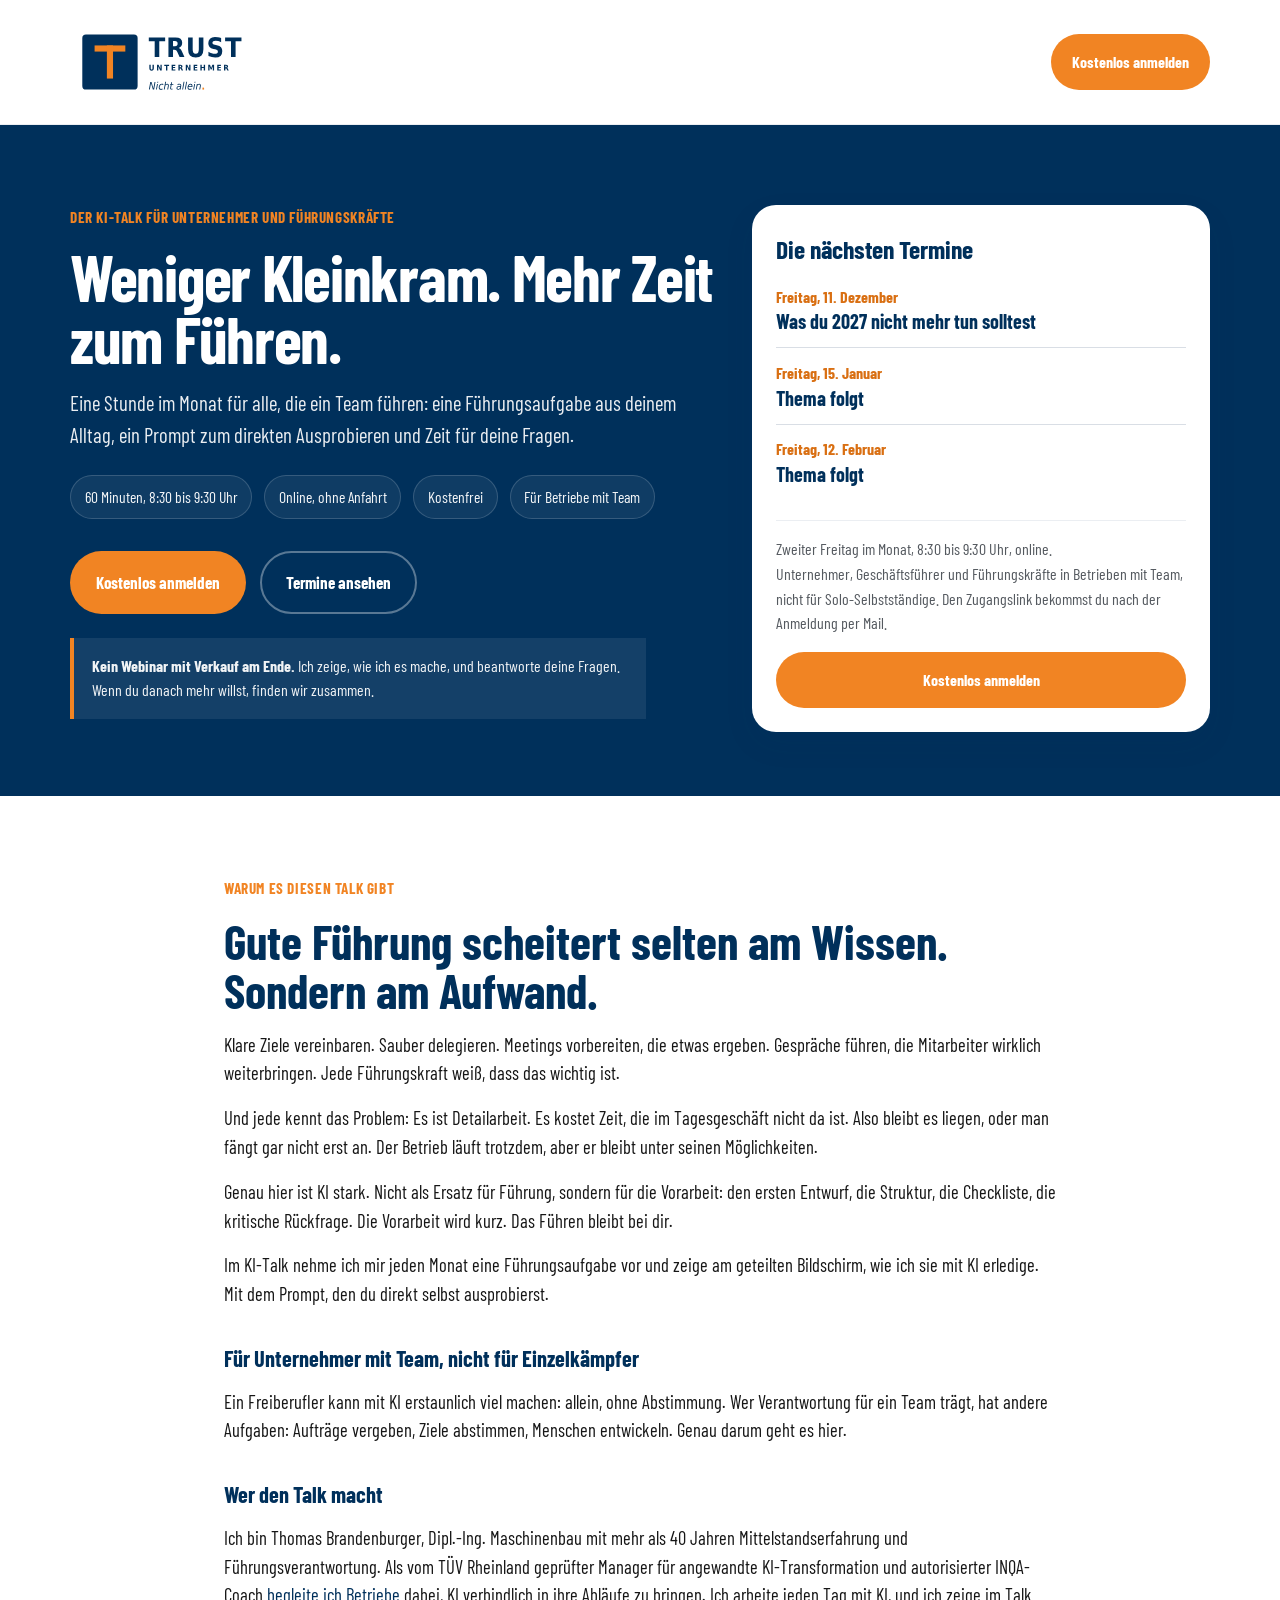
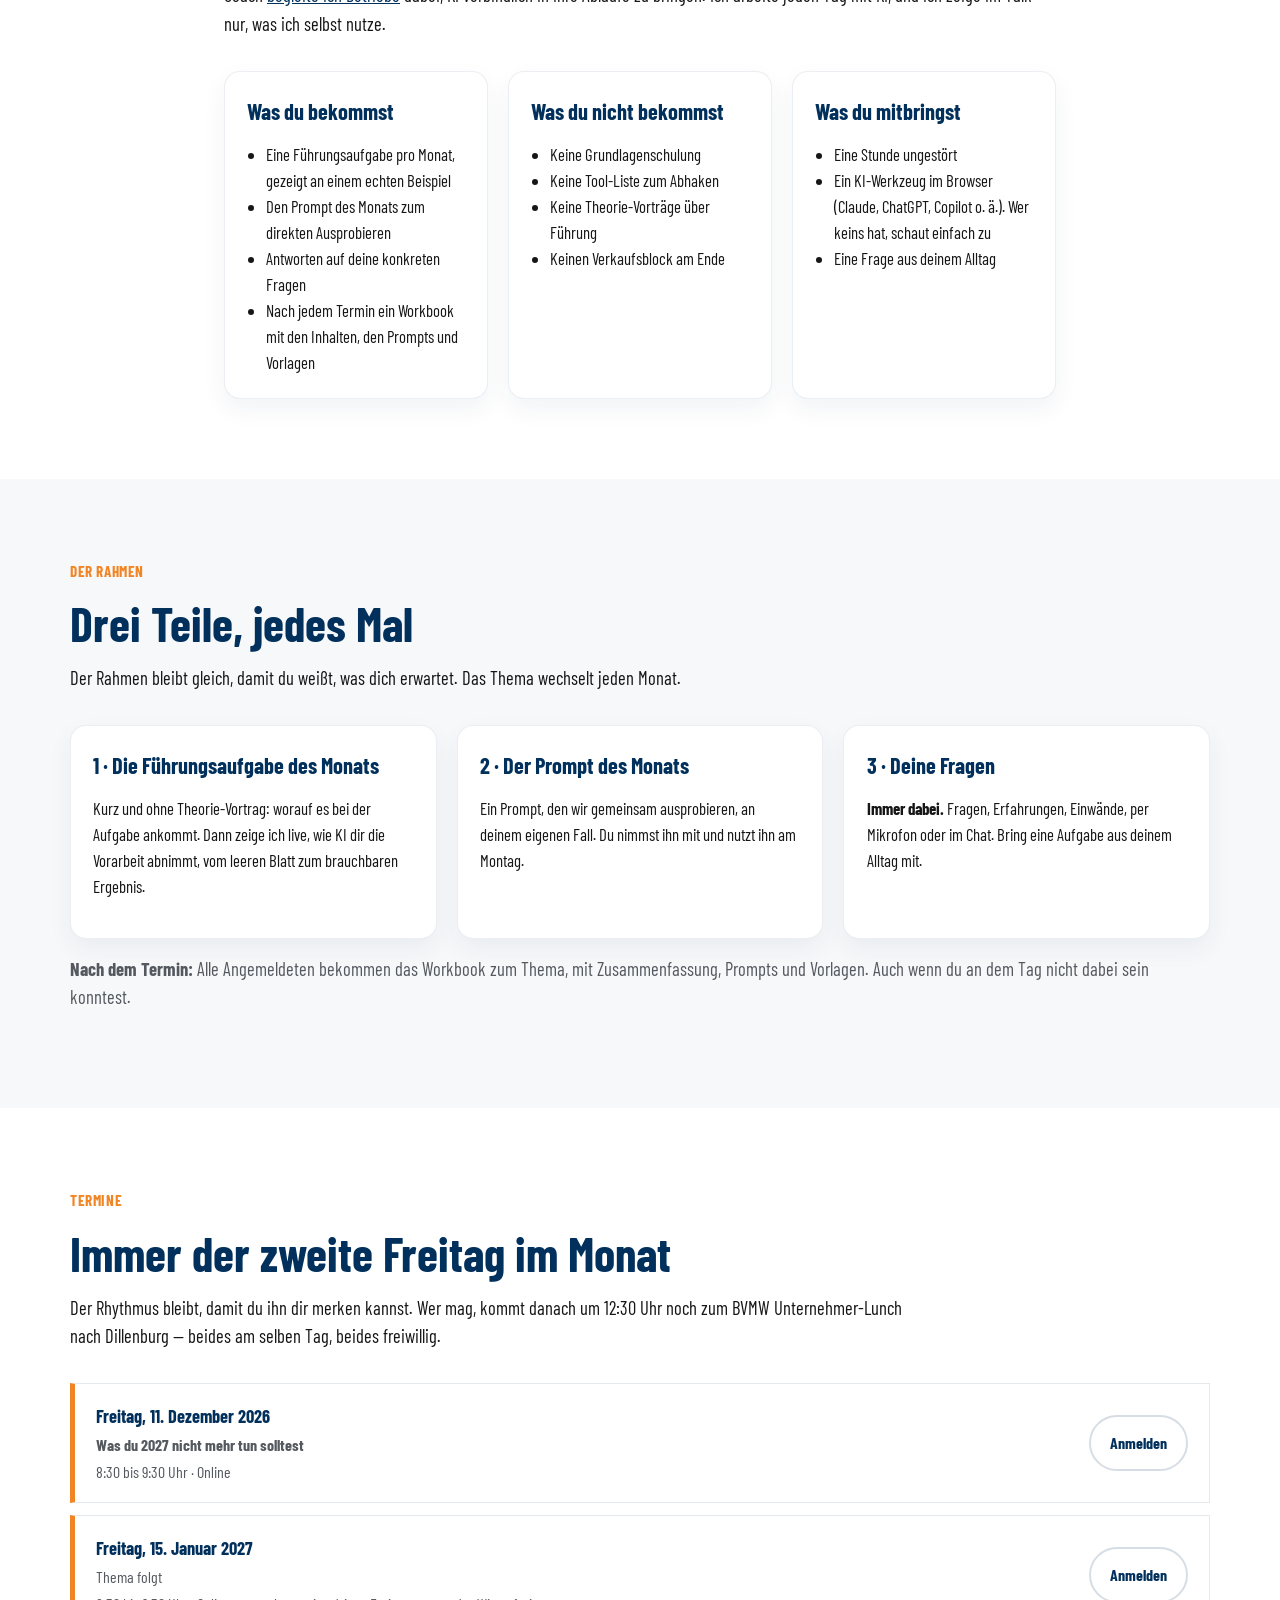
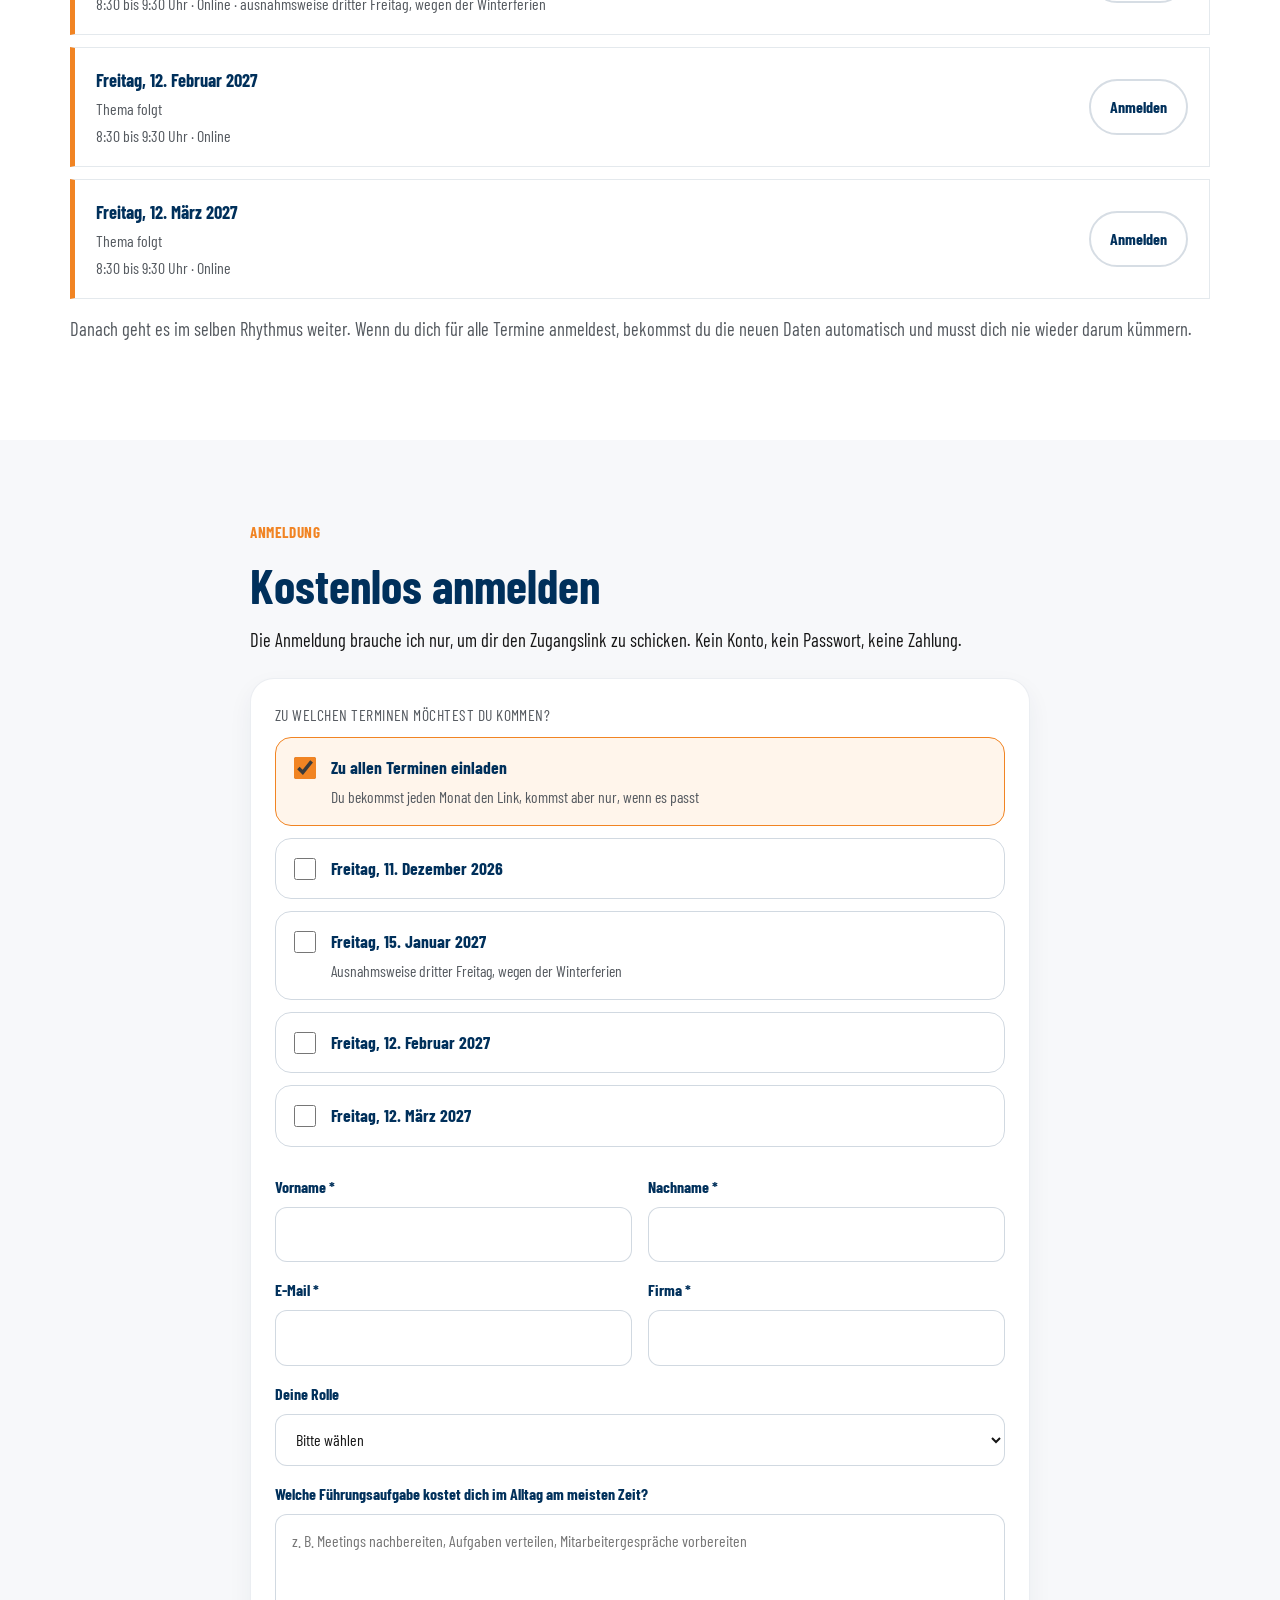
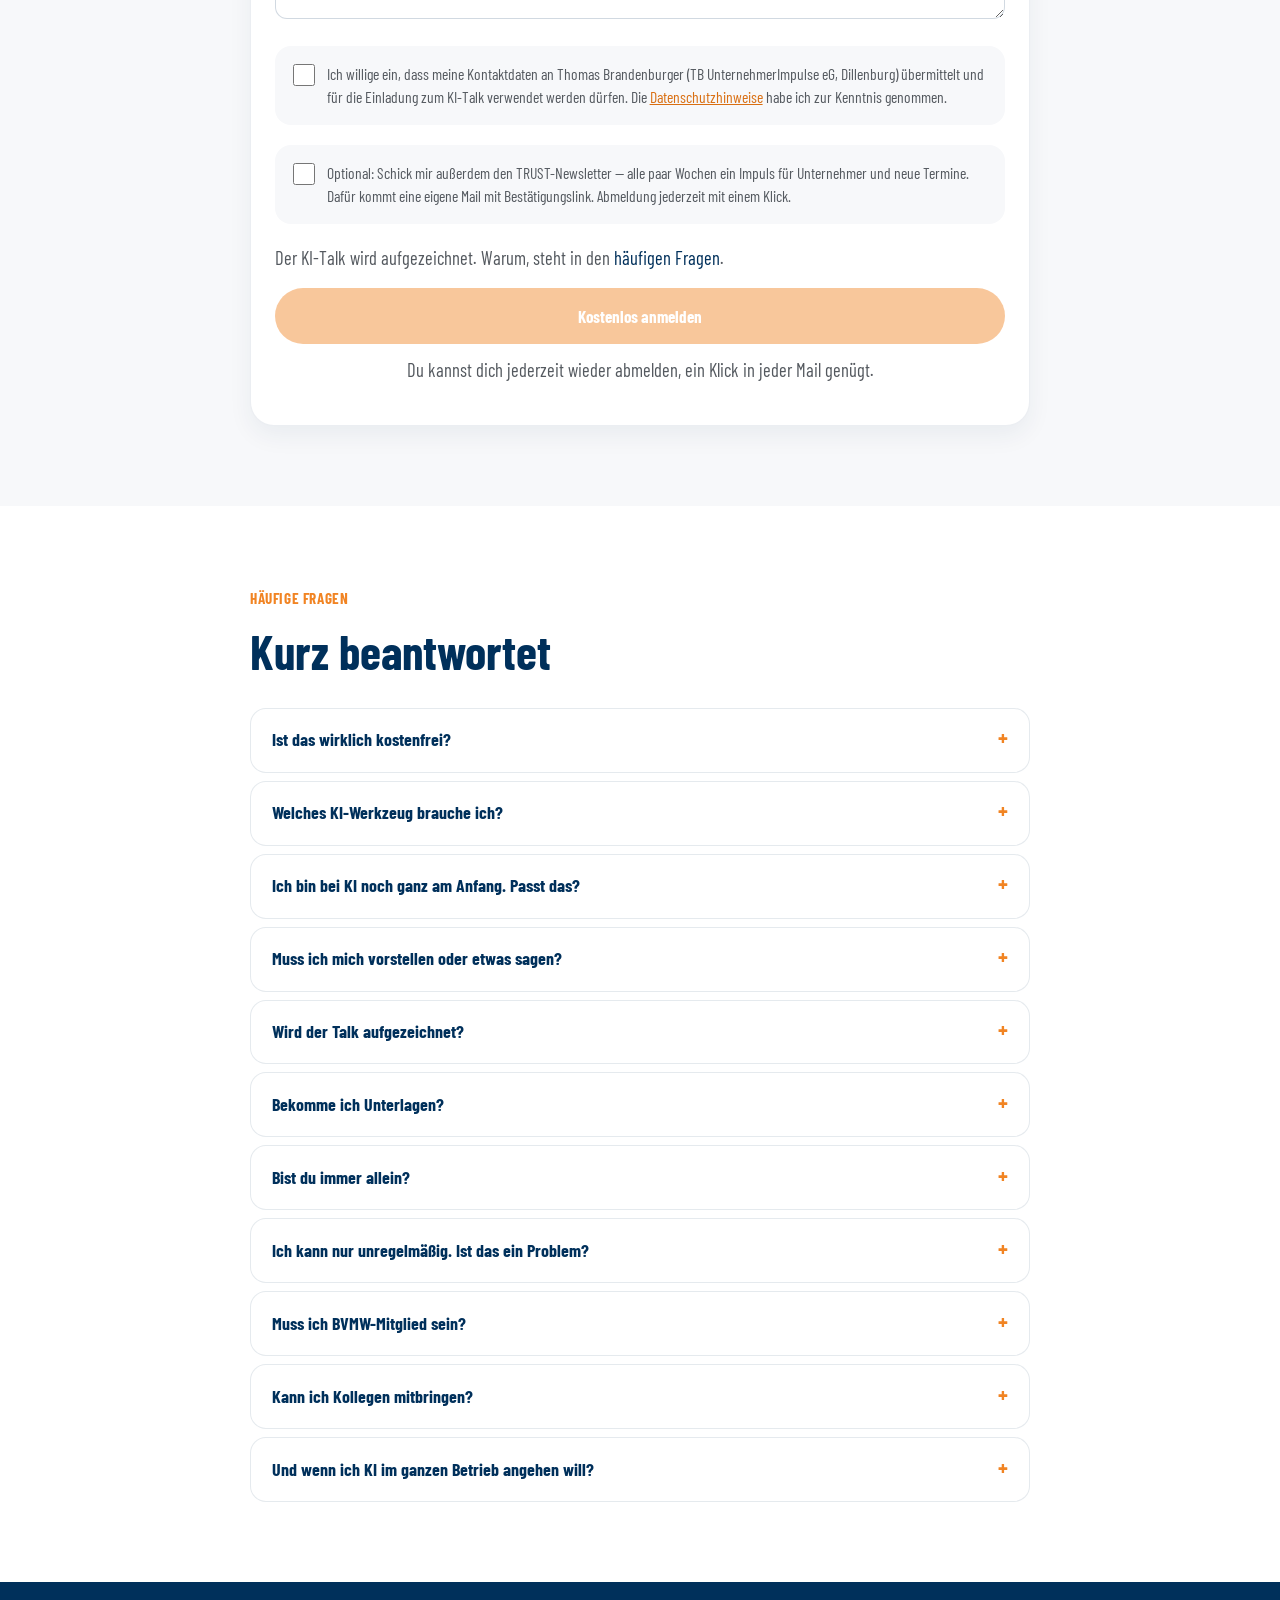
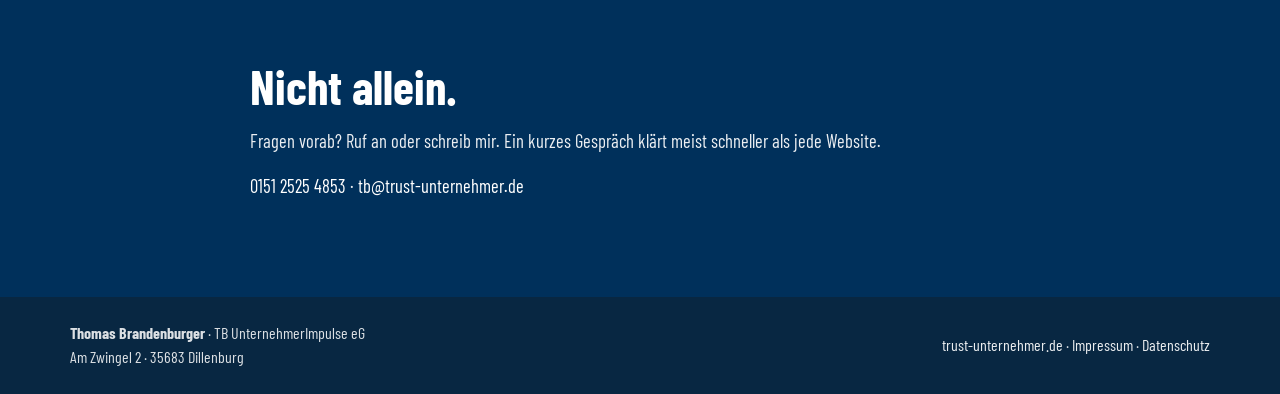
==== commit 16814ad1: "feat: Hero-Kasten zeigt die naechsten drei Termine mit Thema" ====
--- a/index.html
+++ b/index.html
@@ -14,6 +14,16 @@
 
 <link rel="stylesheet" href="./css/style.css">
 <link rel="icon" href="./bilder/TRUST-Signet-512px.png">
+<style>
+  /* Kasten "Die nächsten Termine" im Hero */
+  .hero-card .naechste-termine { list-style: none; margin: 0 0 1.25rem; padding: 0; }
+  .naechste-termine li { padding: 0.8rem 0; border-top: 1px solid var(--color-border); }
+  .naechste-termine li:first-child { border-top: 0; padding-top: 0; }
+  .hero-card .naechste-termine li + li { margin-top: 0; }
+  .nt-datum { display: block; font-weight: 700; font-size: 1rem; color: var(--color-orange-dark); }
+  .nt-thema { display: block; font-weight: 700; font-size: 1.25rem; line-height: 1.25; color: var(--color-navy); }
+  .hero-card .btn { width: 100%; margin-top: 1rem; }
+</style>
 
 <script>
   /* ============================================================
@@ -54,6 +64,7 @@
         <li>60 Minuten, 8:30 bis 9:30 Uhr</li>
         <li>Online, ohne Anfahrt</li>
         <li>Kostenfrei</li>
+        <li>Für Betriebe mit Team</li>
       </ul>
       <div class="hero-actions">
         <a href="#anmeldung" class="btn btn-primary btn-large">Kostenlos anmelden</a>
@@ -67,17 +78,20 @@
     </div>
 
     <aside class="hero-card">
-      <h2>Auf einen Blick</h2>
-      <ul>
-        <li><strong>Wann</strong><br>Zweiter Freitag im Monat, 8:30 bis 9:30 Uhr</li>
-        <li><strong>Wo</strong><br>Online, Zugangslink kommt per Mail</li>
-        <li><strong>Für wen</strong><br>Unternehmer, Geschäftsführer und Führungskräfte in Betrieben mit Team, nicht für Solo-Selbstständige</li>
-        <li><strong>Investition</strong><br>Keine. Nur deine Zeit.</li>
+      <h2>Die nächsten Termine</h2>
+      <!-- Wird per Skript aus dem Abschnitt "Termine" befüllt (die ersten drei
+           nicht vergangenen Einträge). Ohne JavaScript bleibt dieser Stand stehen. -->
+      <ul class="naechste-termine" id="naechste-termine">
+        <li><span class="nt-datum">Freitag, 9. Oktober</span><span class="nt-thema">Delegieren, ohne dass es wieder bei dir landet</span></li>
+        <li><span class="nt-datum">Freitag, 13. November</span><span class="nt-thema">Meetings, die etwas ergeben</span></li>
+        <li><span class="nt-datum">Freitag, 11. Dezember</span><span class="nt-thema">Was du 2027 nicht mehr tun solltest</span></li>
       </ul>
       <div class="hero-card-meta">
-        Nächster Termin: <strong id="naechster-termin">Freitag, 9. Oktober 2026 – „Delegieren, ohne dass es wieder bei dir landet“.</strong><br>
-        Anmeldung nötig, damit du den Zugangslink bekommst.
-      </div>
+        Zweiter Freitag im Monat, 8:30 bis 9:30 Uhr, online.<br>
+        Unternehmer, Geschäftsführer und Führungskräfte in Betrieben mit Team, nicht für Solo-Selbstständige.
+        Den Zugangslink bekommst du nach der Anmeldung per Mail.
+      </div>
+      <a href="#anmeldung" class="btn btn-primary">Kostenlos anmelden</a>
     </aside>
   </div>
 </section>
@@ -532,13 +546,10 @@
   var jetzt = new Date();
   var heute = jetzt.getFullYear() + '-' + zwei(jetzt.getMonth() + 1) + '-' + zwei(jetzt.getDate());
 
-  var ersterSichtbarer = null;
   var events = document.querySelectorAll('.event[data-datum]');
   for (var i = 0; i < events.length; i++) {
     if (events[i].getAttribute('data-datum') < heute) {
       events[i].style.display = 'none';
-    } else if (!ersterSichtbarer) {
-      ersterSichtbarer = events[i];
     }
   }
 
@@ -554,14 +565,29 @@
     }
   }
 
-  var naechster = document.getElementById('naechster-termin');
-  if (naechster && ersterSichtbarer) {
-    var datum = ersterSichtbarer.querySelector('.event-date');
-    var thema = ersterSichtbarer.querySelector('.event-meta strong');
-    if (datum) {
-      naechster.textContent = thema
-        ? datum.textContent + ' – „' + thema.textContent + '“.'
-        : datum.textContent + '.';
+  /* Kasten "Die nächsten Termine": die ersten drei sichtbaren Einträge */
+  var liste = document.getElementById('naechste-termine');
+  if (liste) {
+    var sichtbar = [];
+    for (var k = 0; k < events.length && sichtbar.length < 3; k++) {
+      if (events[k].style.display !== 'none') sichtbar.push(events[k]);
+    }
+    if (sichtbar.length) {
+      liste.innerHTML = '';
+      for (var m = 0; m < sichtbar.length; m++) {
+        var d = sichtbar[m].querySelector('.event-date');
+        var t = sichtbar[m].querySelector('.event-meta strong');
+        var li = document.createElement('li');
+        var sd = document.createElement('span');
+        sd.className = 'nt-datum';
+        sd.textContent = d ? d.textContent.replace(/\s\d{4}$/, '') : '';
+        var st = document.createElement('span');
+        st.className = 'nt-thema';
+        st.textContent = t ? t.textContent : 'Thema folgt';
+        li.appendChild(sd);
+        li.appendChild(st);
+        liste.appendChild(li);
+      }
     }
   }
 })();
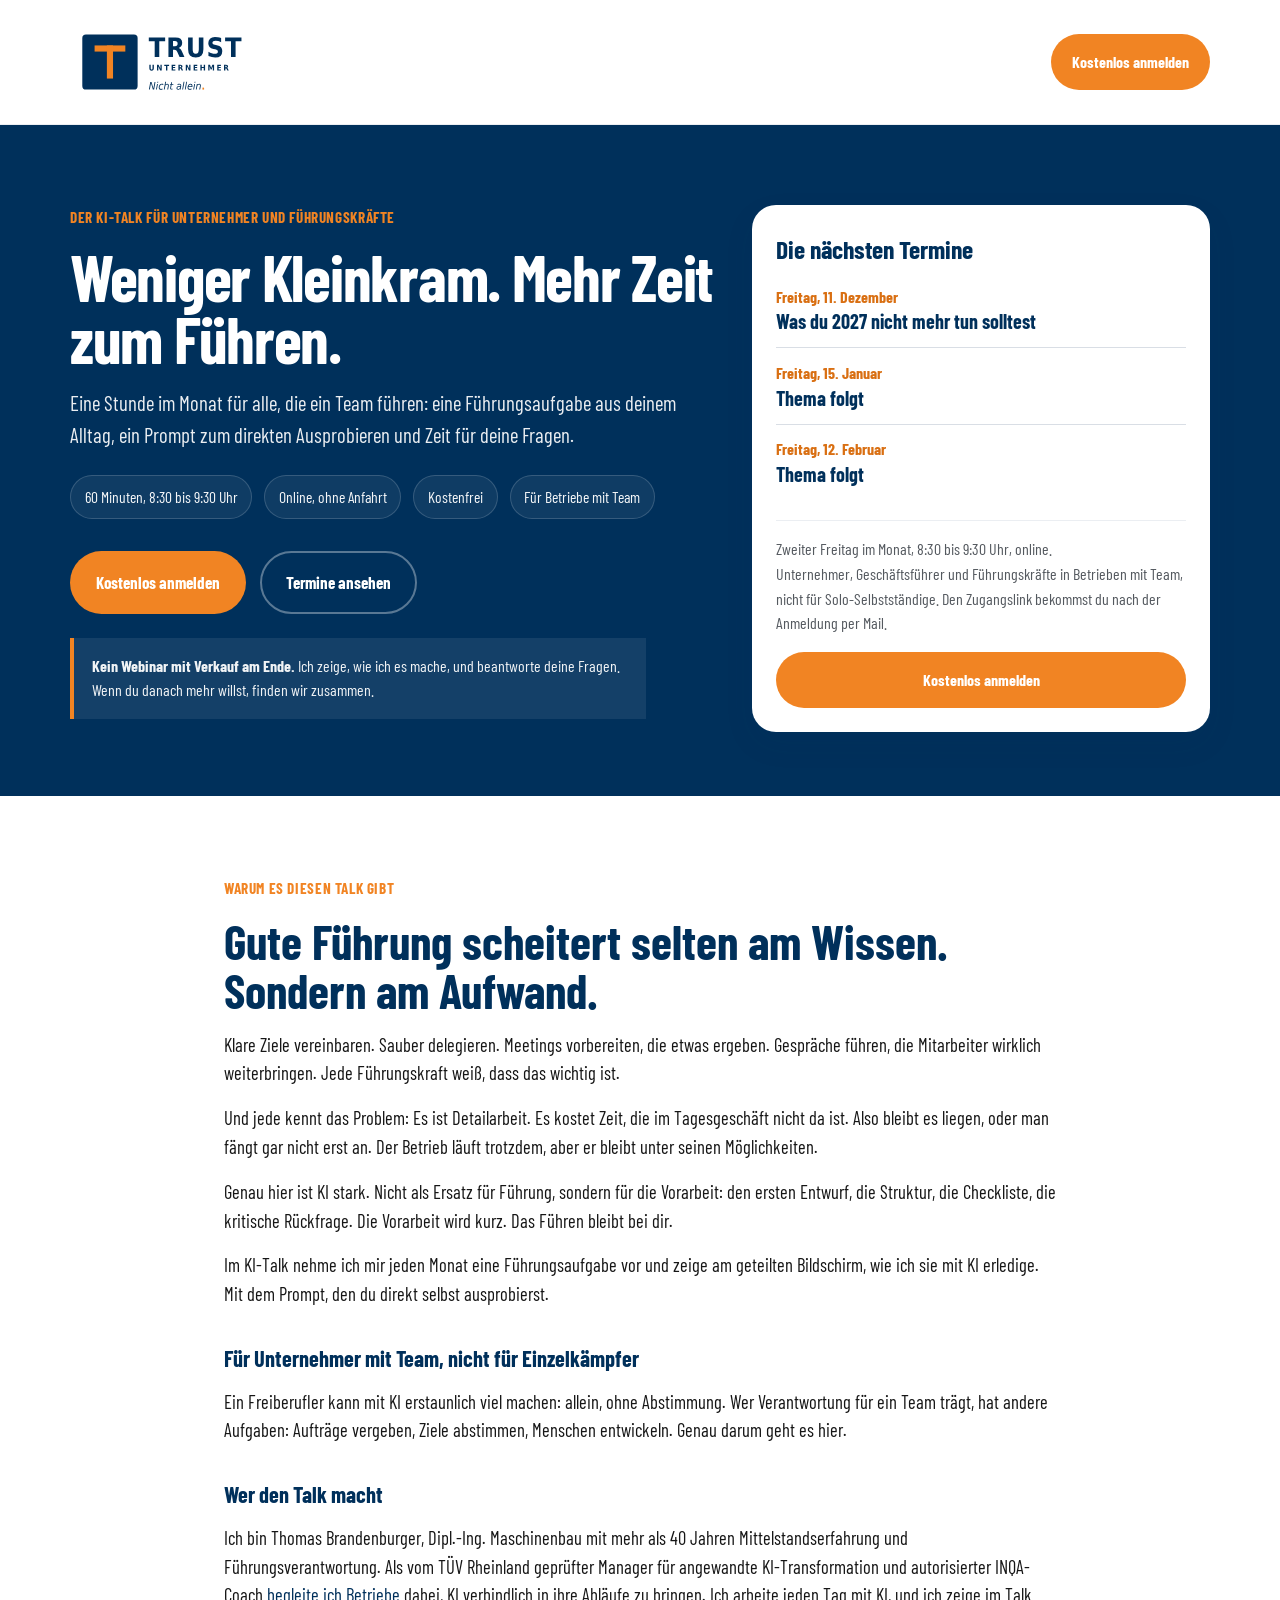
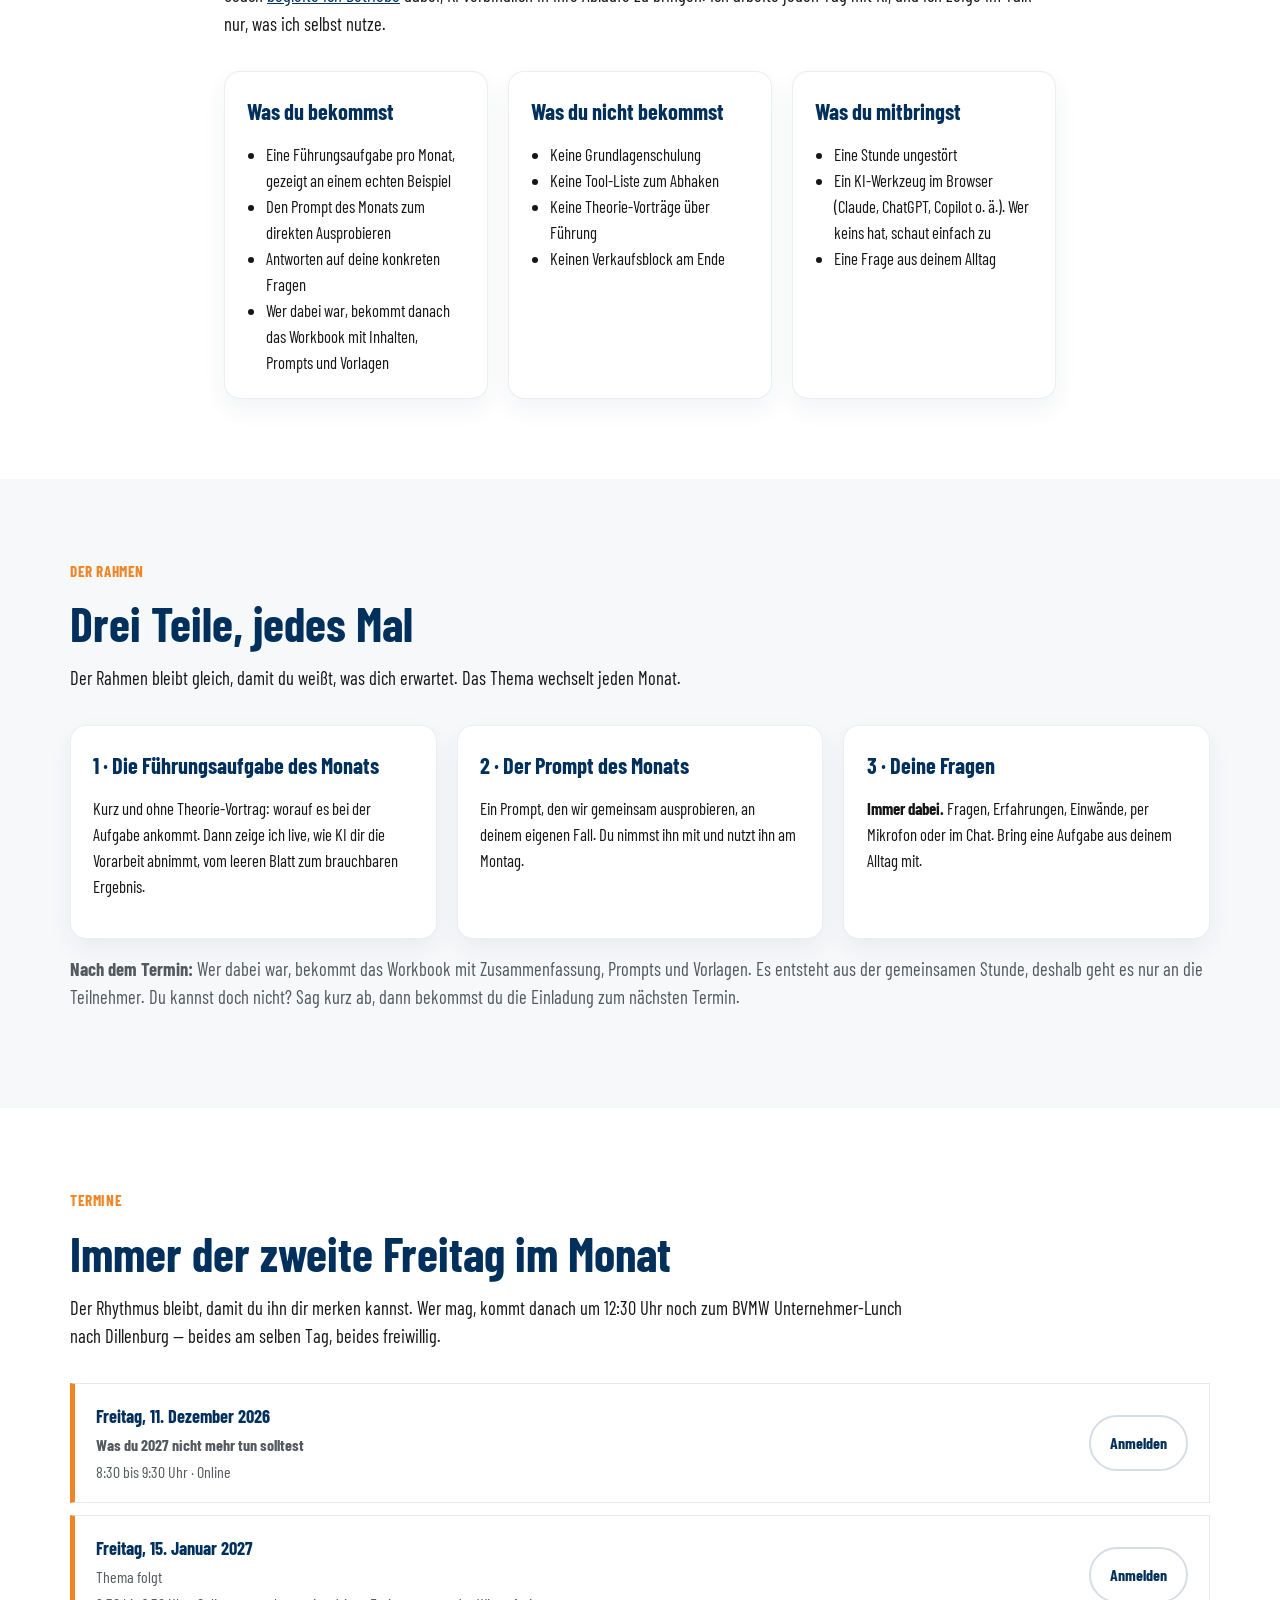
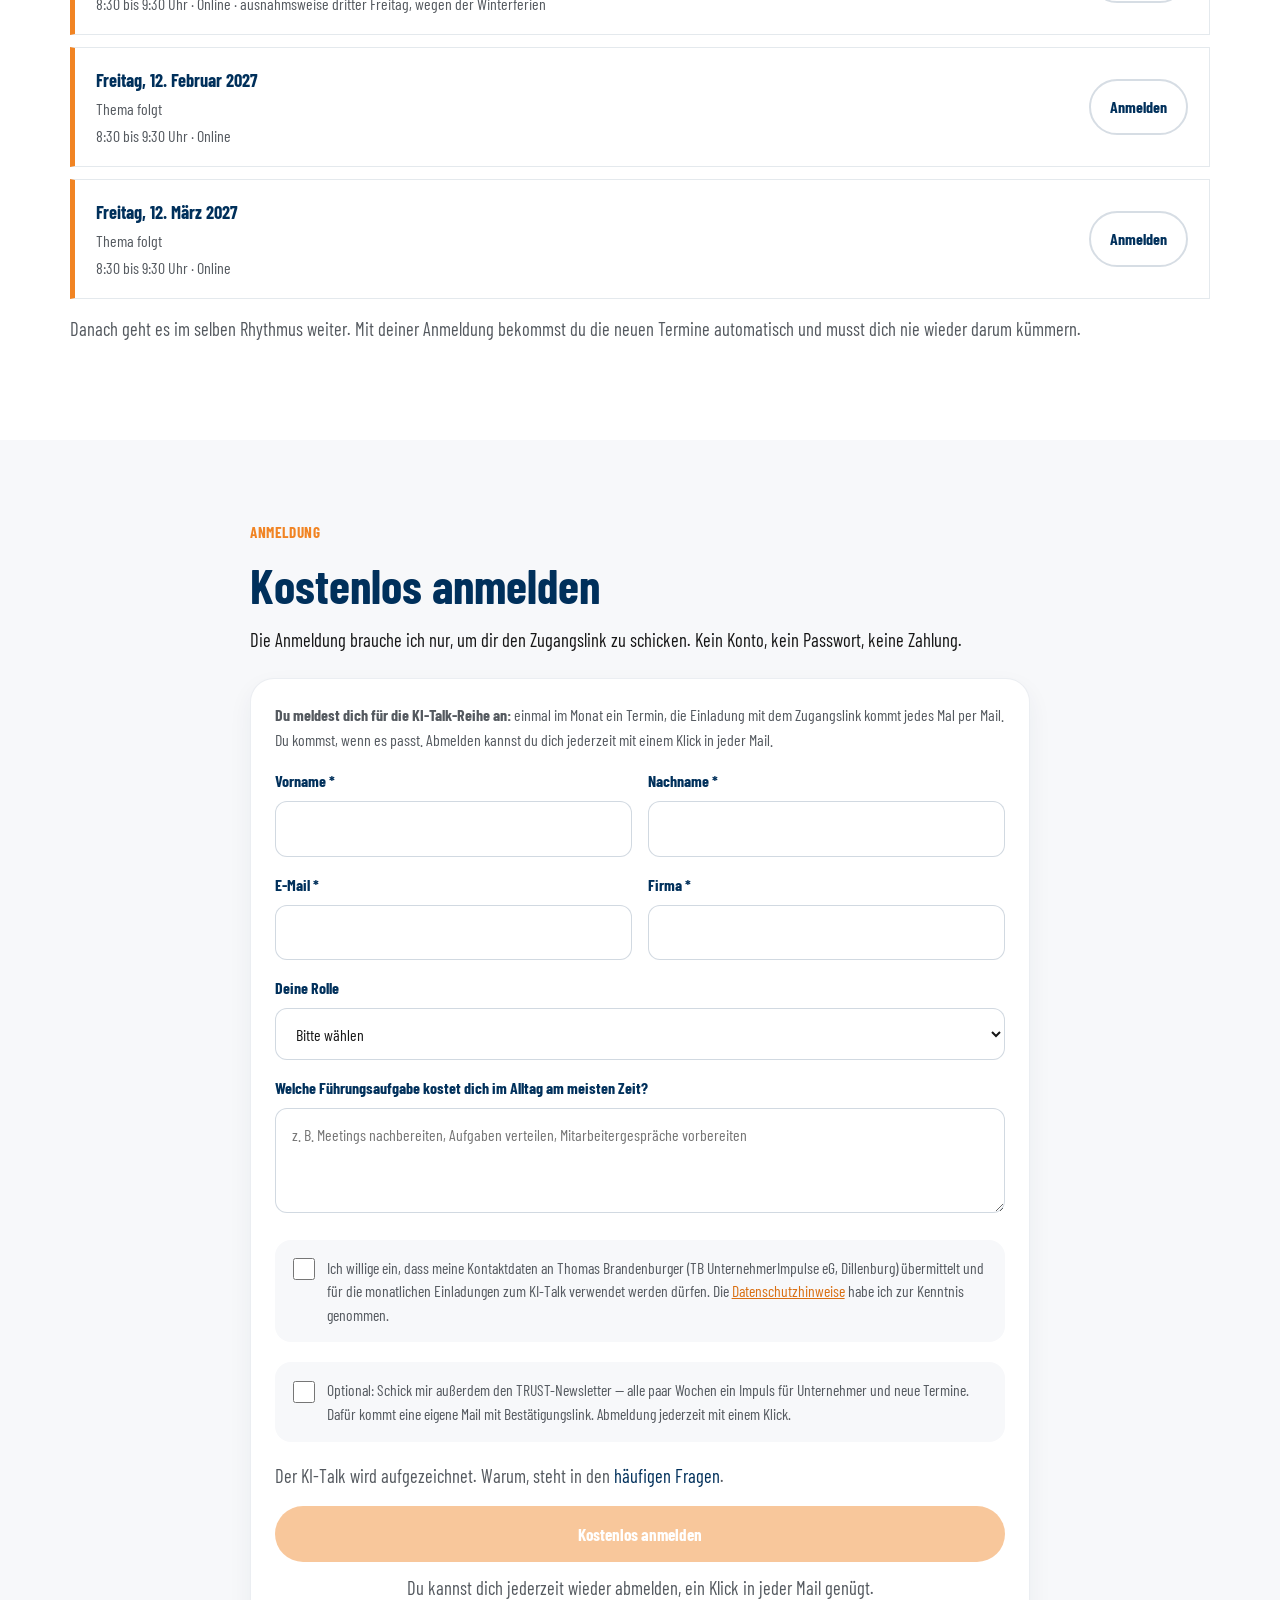
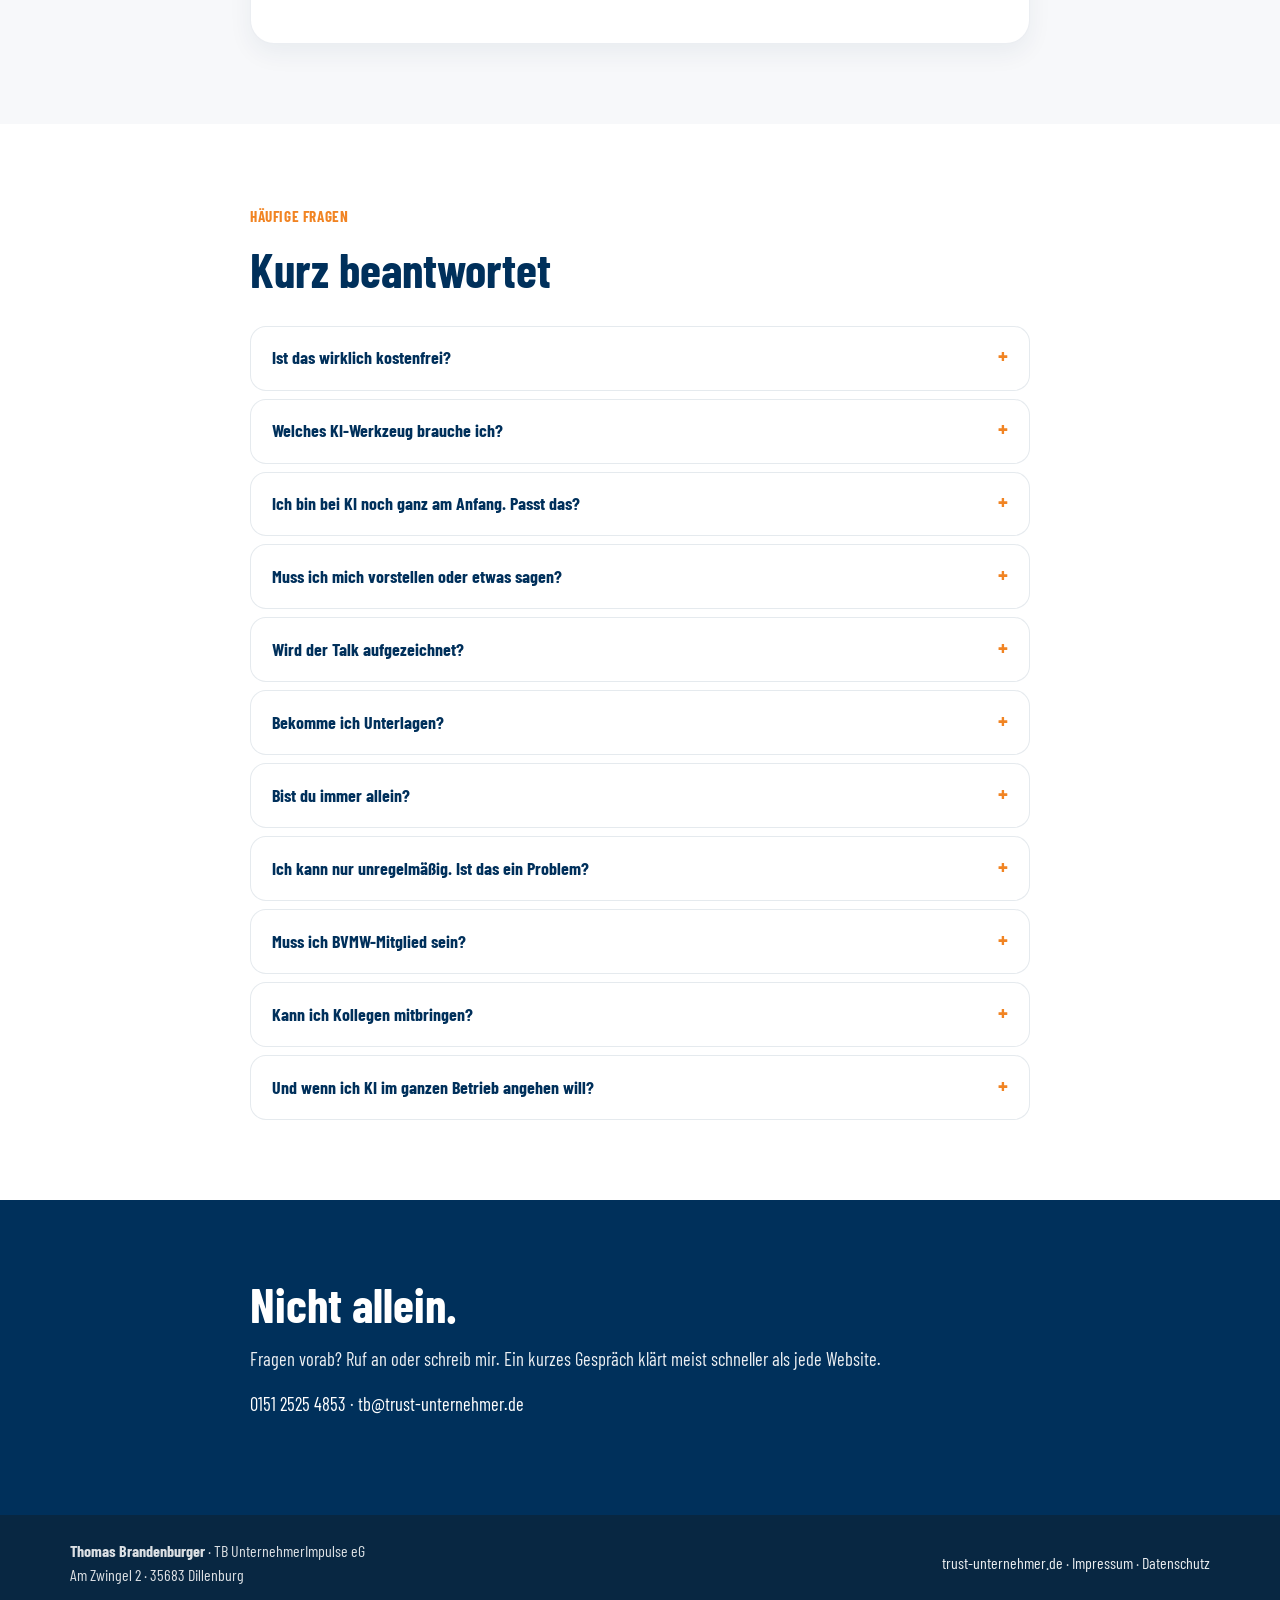
==== commit 9a328c7c: "KI-Talk: Anmeldung nur noch für die Reihe, Workbook nur für Teilnehmer" ====
--- a/index.html
+++ b/index.html
@@ -144,7 +144,7 @@
           <li>Eine Führungsaufgabe pro Monat, gezeigt an einem echten Beispiel</li>
           <li>Den Prompt des Monats zum direkten Ausprobieren</li>
           <li>Antworten auf deine konkreten Fragen</li>
-          <li>Nach jedem Termin ein Workbook mit den Inhalten, den Prompts und Vorlagen</li>
+          <li>Wer dabei war, bekommt danach das Workbook mit Inhalten, Prompts und Vorlagen</li>
         </ul>
       </div>
       <div class="info-card">
@@ -201,8 +201,9 @@
     </div>
 
     <p class="small-note" style="margin-top:1rem">
-      <strong>Nach dem Termin:</strong> Alle Angemeldeten bekommen das Workbook zum Thema, mit
-      Zusammenfassung, Prompts und Vorlagen. Auch wenn du an dem Tag nicht dabei sein konntest.
+      <strong>Nach dem Termin:</strong> Wer dabei war, bekommt das Workbook mit Zusammenfassung,
+      Prompts und Vorlagen. Es entsteht aus der gemeinsamen Stunde, deshalb geht es nur an die
+      Teilnehmer. Du kannst doch nicht? Sag kurz ab, dann bekommst du die Einladung zum nächsten Termin.
     </p>
   </div>
 </section>
@@ -268,8 +269,8 @@
     </div>
 
     <p class="small-note" style="margin-top:1rem">
-      Danach geht es im selben Rhythmus weiter. Wenn du dich für alle Termine anmeldest,
-      bekommst du die neuen Daten automatisch und musst dich nie wieder darum kümmern.
+      Danach geht es im selben Rhythmus weiter. Mit deiner Anmeldung bekommst du die neuen
+      Termine automatisch und musst dich nie wieder darum kümmern.
     </p>
   </div>
 </section>
@@ -286,55 +287,11 @@
     <div class="reservation-form">
       <form id="talk-form" novalidate>
 
-        <fieldset style="border:0;padding:0;margin:0 0 0.5rem">
-          <legend class="price-label" style="padding:0">Zu welchen Terminen möchtest du kommen?</legend>
-          <div class="pricing">
-            <label class="price-option">
-              <input type="checkbox" name="termin" value="Alle Termine" checked>
-              <span class="price-option-body">
-                <span class="price-option-title">Zu allen Terminen einladen</span>
-                <span class="price-option-note">Du bekommst jeden Monat den Link, kommst aber nur, wenn es passt</span>
-              </span>
-            </label>
-            <label class="price-option">
-              <input type="checkbox" name="termin" value="09.10.2026">
-              <span class="price-option-body">
-                <span class="price-option-title">Freitag, 9. Oktober 2026</span>
-              </span>
-            </label>
-            <label class="price-option">
-              <input type="checkbox" name="termin" value="13.11.2026">
-              <span class="price-option-body">
-                <span class="price-option-title">Freitag, 13. November 2026</span>
-              </span>
-            </label>
-            <label class="price-option">
-              <input type="checkbox" name="termin" value="11.12.2026">
-              <span class="price-option-body">
-                <span class="price-option-title">Freitag, 11. Dezember 2026</span>
-              </span>
-            </label>
-            <label class="price-option">
-              <input type="checkbox" name="termin" value="15.01.2027">
-              <span class="price-option-body">
-                <span class="price-option-title">Freitag, 15. Januar 2027</span>
-                <span class="price-option-note">Ausnahmsweise dritter Freitag, wegen der Winterferien</span>
-              </span>
-            </label>
-            <label class="price-option">
-              <input type="checkbox" name="termin" value="12.02.2027">
-              <span class="price-option-body">
-                <span class="price-option-title">Freitag, 12. Februar 2027</span>
-              </span>
-            </label>
-            <label class="price-option">
-              <input type="checkbox" name="termin" value="12.03.2027">
-              <span class="price-option-body">
-                <span class="price-option-title">Freitag, 12. März 2027</span>
-              </span>
-            </label>
-          </div>
-        </fieldset>
+        <div class="small-note" style="margin:0 0 1rem">
+          <strong>Du meldest dich für die KI-Talk-Reihe an:</strong> einmal im Monat ein Termin,
+          die Einladung mit dem Zugangslink kommt jedes Mal per Mail. Du kommst, wenn es passt.
+          Abmelden kannst du dich jederzeit mit einem Klick in jeder Mail.
+        </div>
 
         <div class="form-grid">
           <div class="form-field">
@@ -379,8 +336,8 @@
           <input type="checkbox" id="consent" name="consent">
           <label for="consent">
             Ich willige ein, dass meine Kontaktdaten an Thomas Brandenburger
-            (TB UnternehmerImpulse eG, Dillenburg) übermittelt und für die Einladung zum KI-Talk
-            verwendet werden dürfen. Die
+            (TB UnternehmerImpulse eG, Dillenburg) übermittelt und für die monatlichen Einladungen zum
+            KI-Talk verwendet werden dürfen. Die
             <a href="https://trust-unternehmer.de/datenschutz" target="_blank" rel="noopener">Datenschutzhinweise</a>
             habe ich zur Kenntnis genommen.
           </label>
@@ -462,8 +419,8 @@
       <details>
         <summary>Bekomme ich Unterlagen?</summary>
         <p>
-          Ja. Nach jedem Termin bekommen alle Angemeldeten ein Workbook mit den Inhalten, den Prompts
-          und Vorlagen.
+          Ja. Wer dabei war, bekommt nach dem Termin ein Workbook mit den Inhalten, den Prompts und
+          Vorlagen. Während des Talks gibt es alle Prompts zum Kopieren auf einer eigenen Seite.
         </p>
       </details>
       <details>
@@ -476,8 +433,9 @@
       <details>
         <summary>Ich kann nur unregelmäßig. Ist das ein Problem?</summary>
         <p>
-          Überhaupt nicht. Jeder Termin steht für sich. Melde dich für alle an, dann bekommst du die
-          Einladung und das Workbook und entscheidest jeden Monat neu.
+          Überhaupt nicht. Jeder Termin steht für sich. Du bekommst jeden Monat die Einladung und
+          entscheidest neu. Das Workbook gibt es für jeden Termin, bei dem du
+          dabei warst.
         </p>
       </details>
       <details>
@@ -602,11 +560,6 @@
   var status  = document.getElementById('status');
   var cfg     = window.TALK_CONFIG || {};
 
-  var alleBox = form.querySelector('input[value="Alle Termine"]');
-  var einzeln = Array.prototype.slice.call(
-    form.querySelectorAll('input[name="termin"]')
-  ).filter(function (b) { return b !== alleBox; });
-
   function escapeHtml(t) {
     return String(t == null ? '' : t).replace(/[&<>"']/g, function (c) {
       return { '&': '&amp;', '<': '&lt;', '>': '&gt;', '"': '&quot;', "'": '&#39;' }[c];
@@ -617,15 +570,6 @@
     status.setAttribute('data-state', state);
     status.textContent = text;
   }
-
-  alleBox.addEventListener('change', function () {
-    if (alleBox.checked) einzeln.forEach(function (b) { b.checked = false; });
-  });
-  einzeln.forEach(function (b) {
-    b.addEventListener('change', function () {
-      if (b.checked) alleBox.checked = false;
-    });
-  });
 
   consent.addEventListener('change', function () {
     submit.disabled = !consent.checked;
@@ -655,14 +599,8 @@
       return;
     }
 
-    var gewaehlt = [];
-    if (alleBox.checked) gewaehlt.push('Alle Termine');
-    einzeln.forEach(function (b) { if (b.checked) gewaehlt.push(b.value); });
-
-    if (gewaehlt.length === 0) {
-      setStatus('error', 'Bitte wähle mindestens einen Termin aus.');
-      return;
-    }
+    /* Anmeldung gilt immer für die ganze Reihe (Entscheidung 14.10.2026) */
+    var gewaehlt = ['Alle Termine'];
 
     var anmeldung = {
       formularId: 'kitalk',
